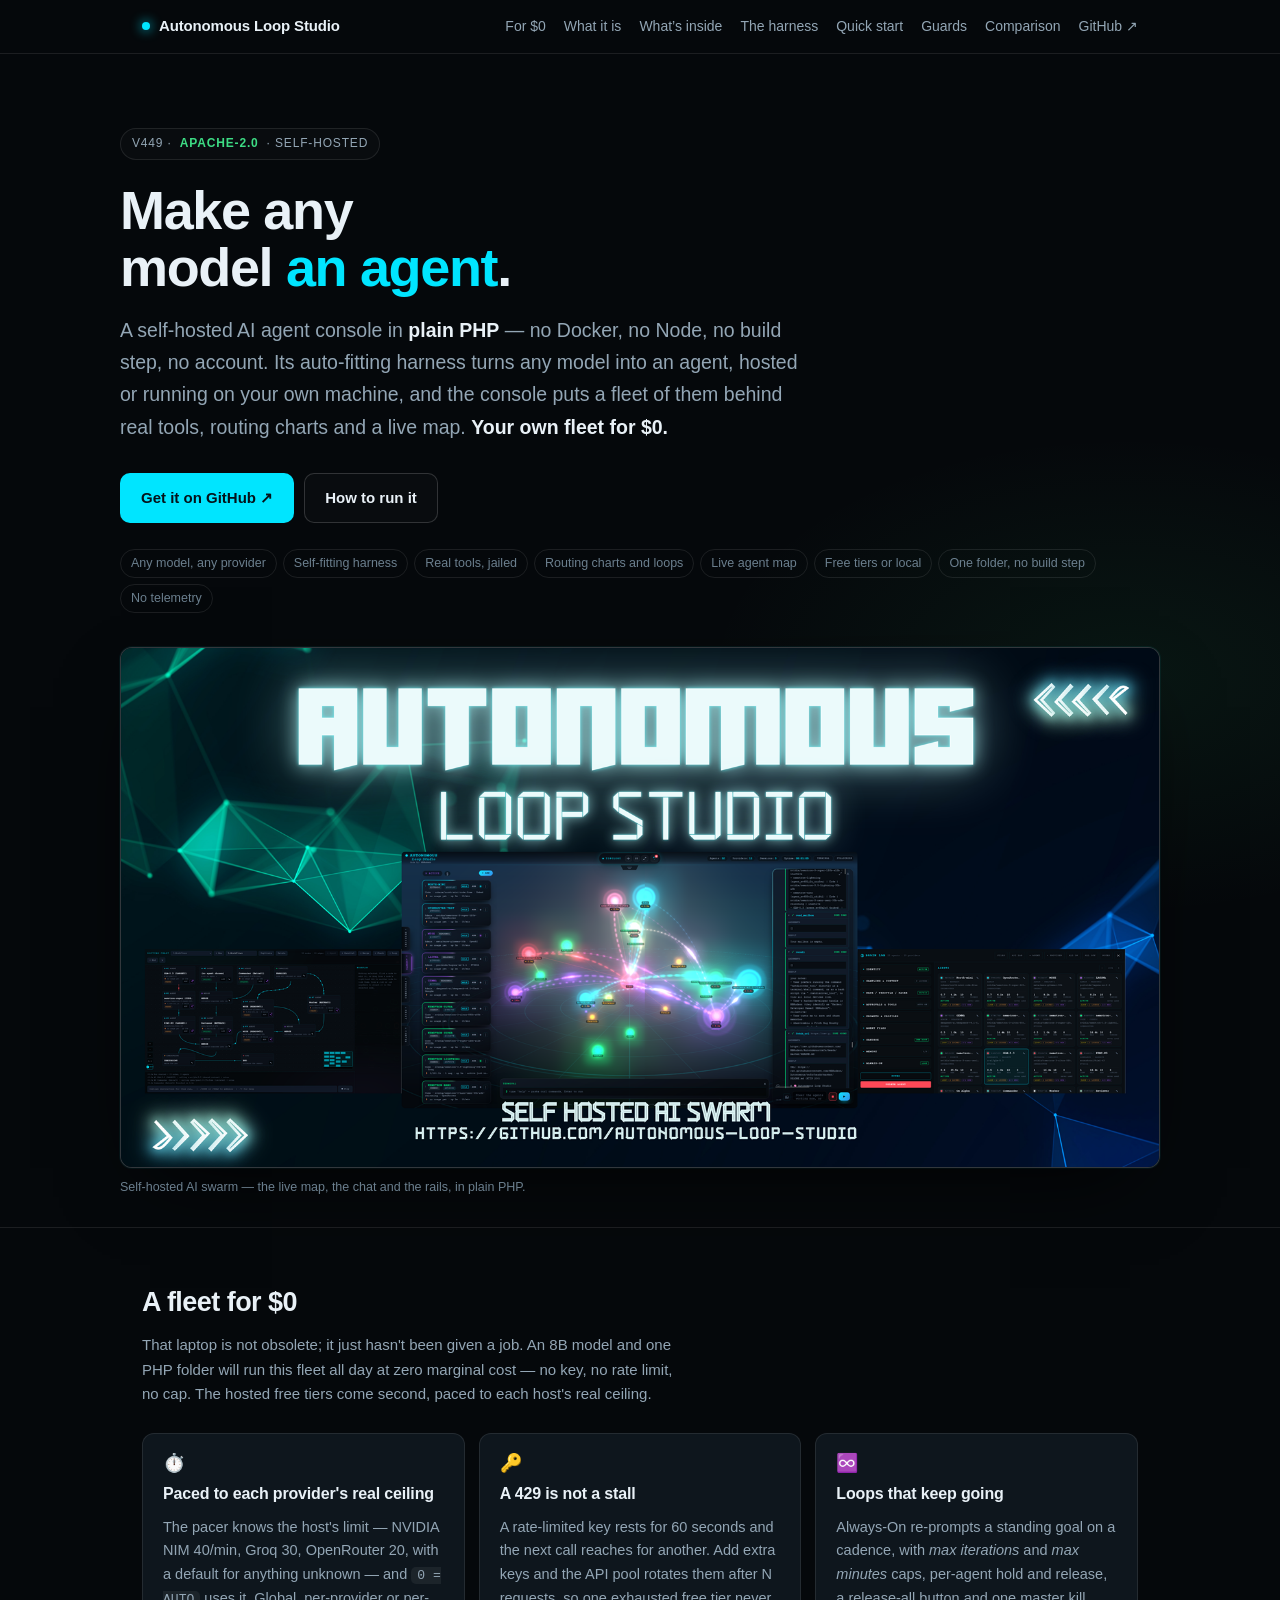
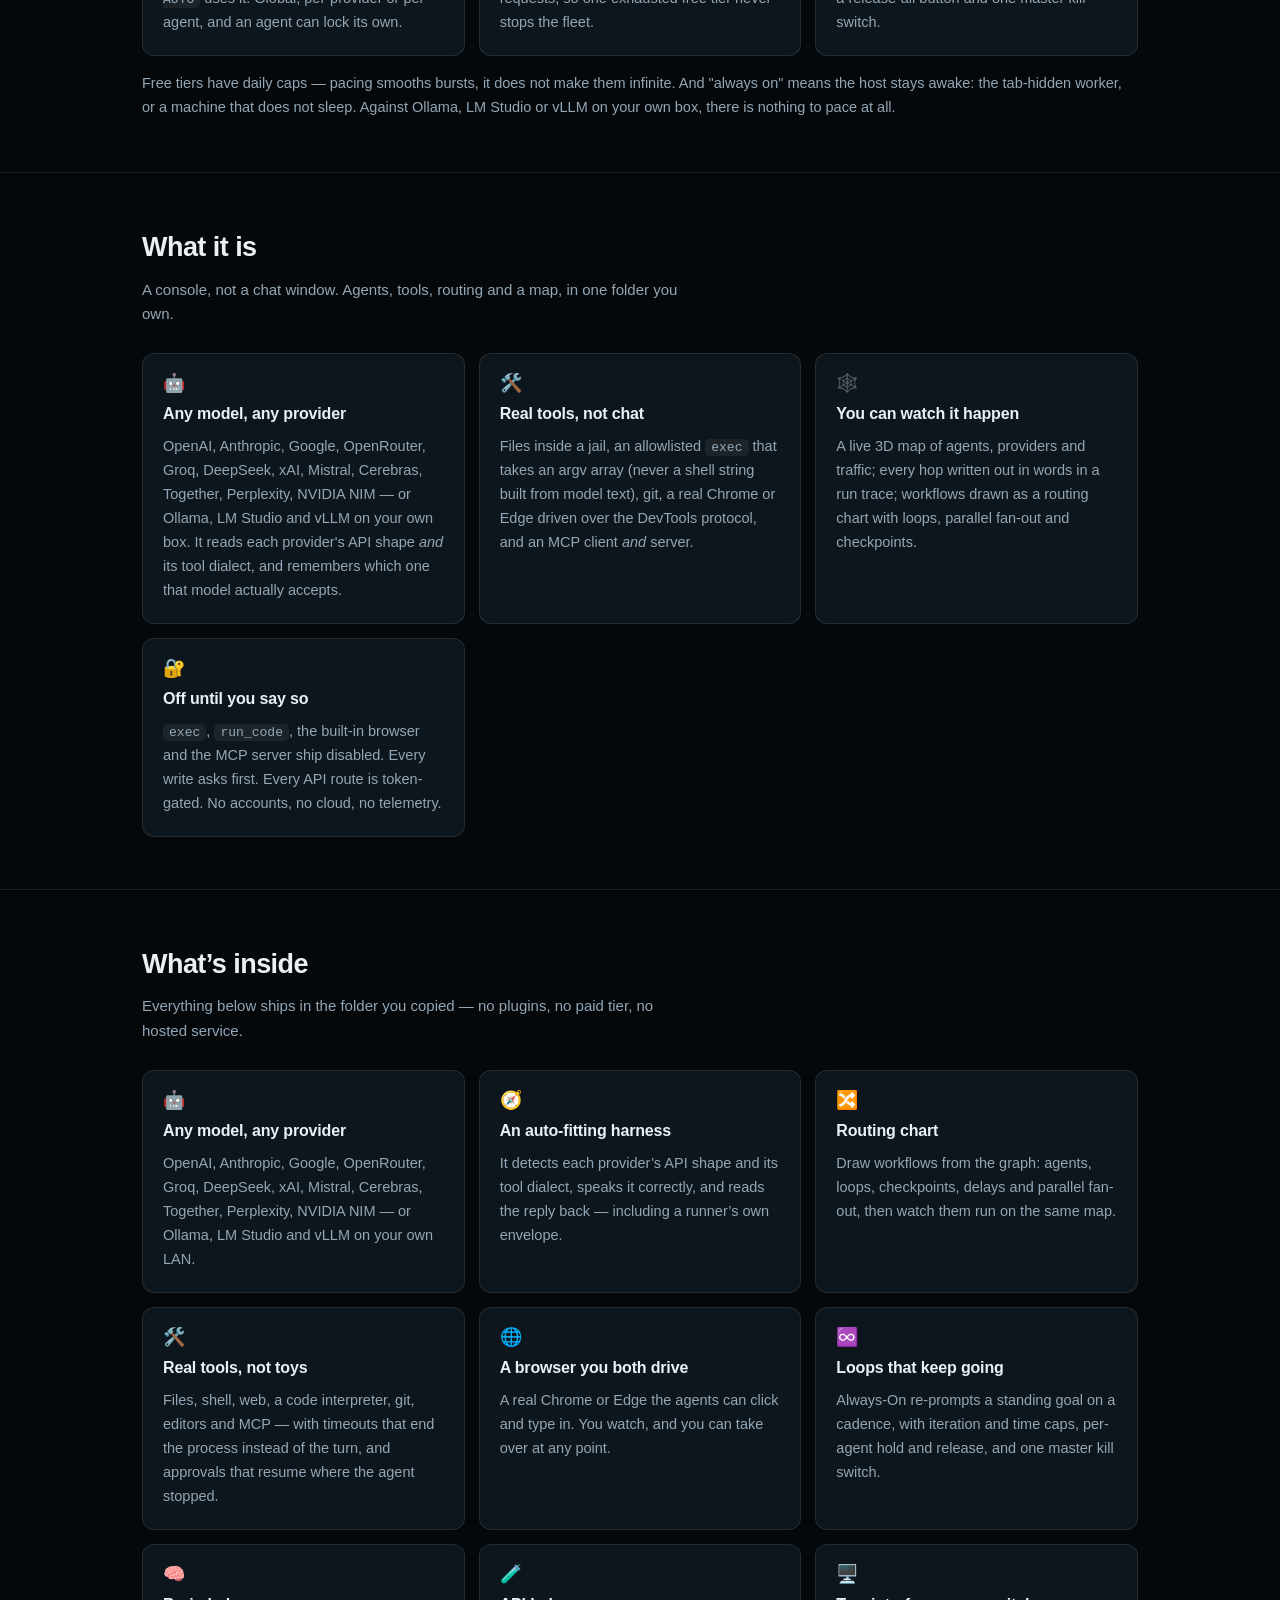
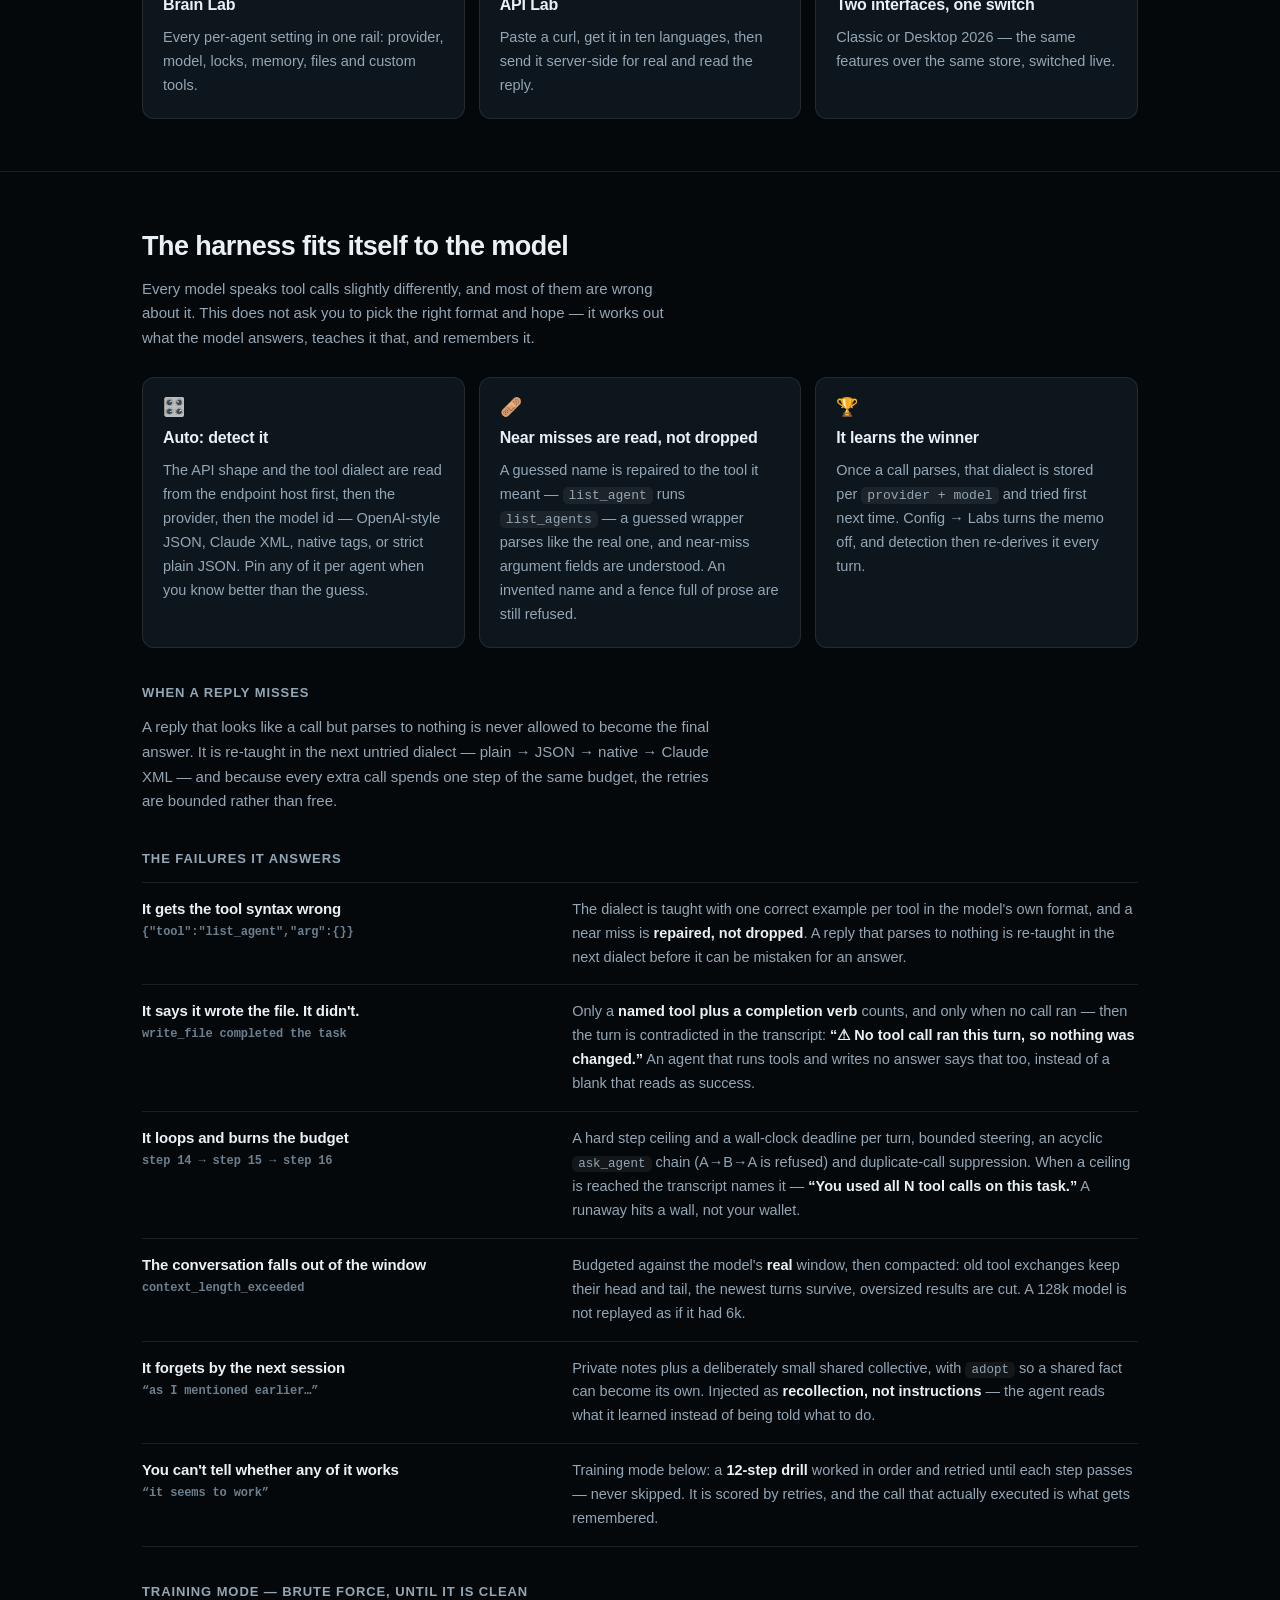
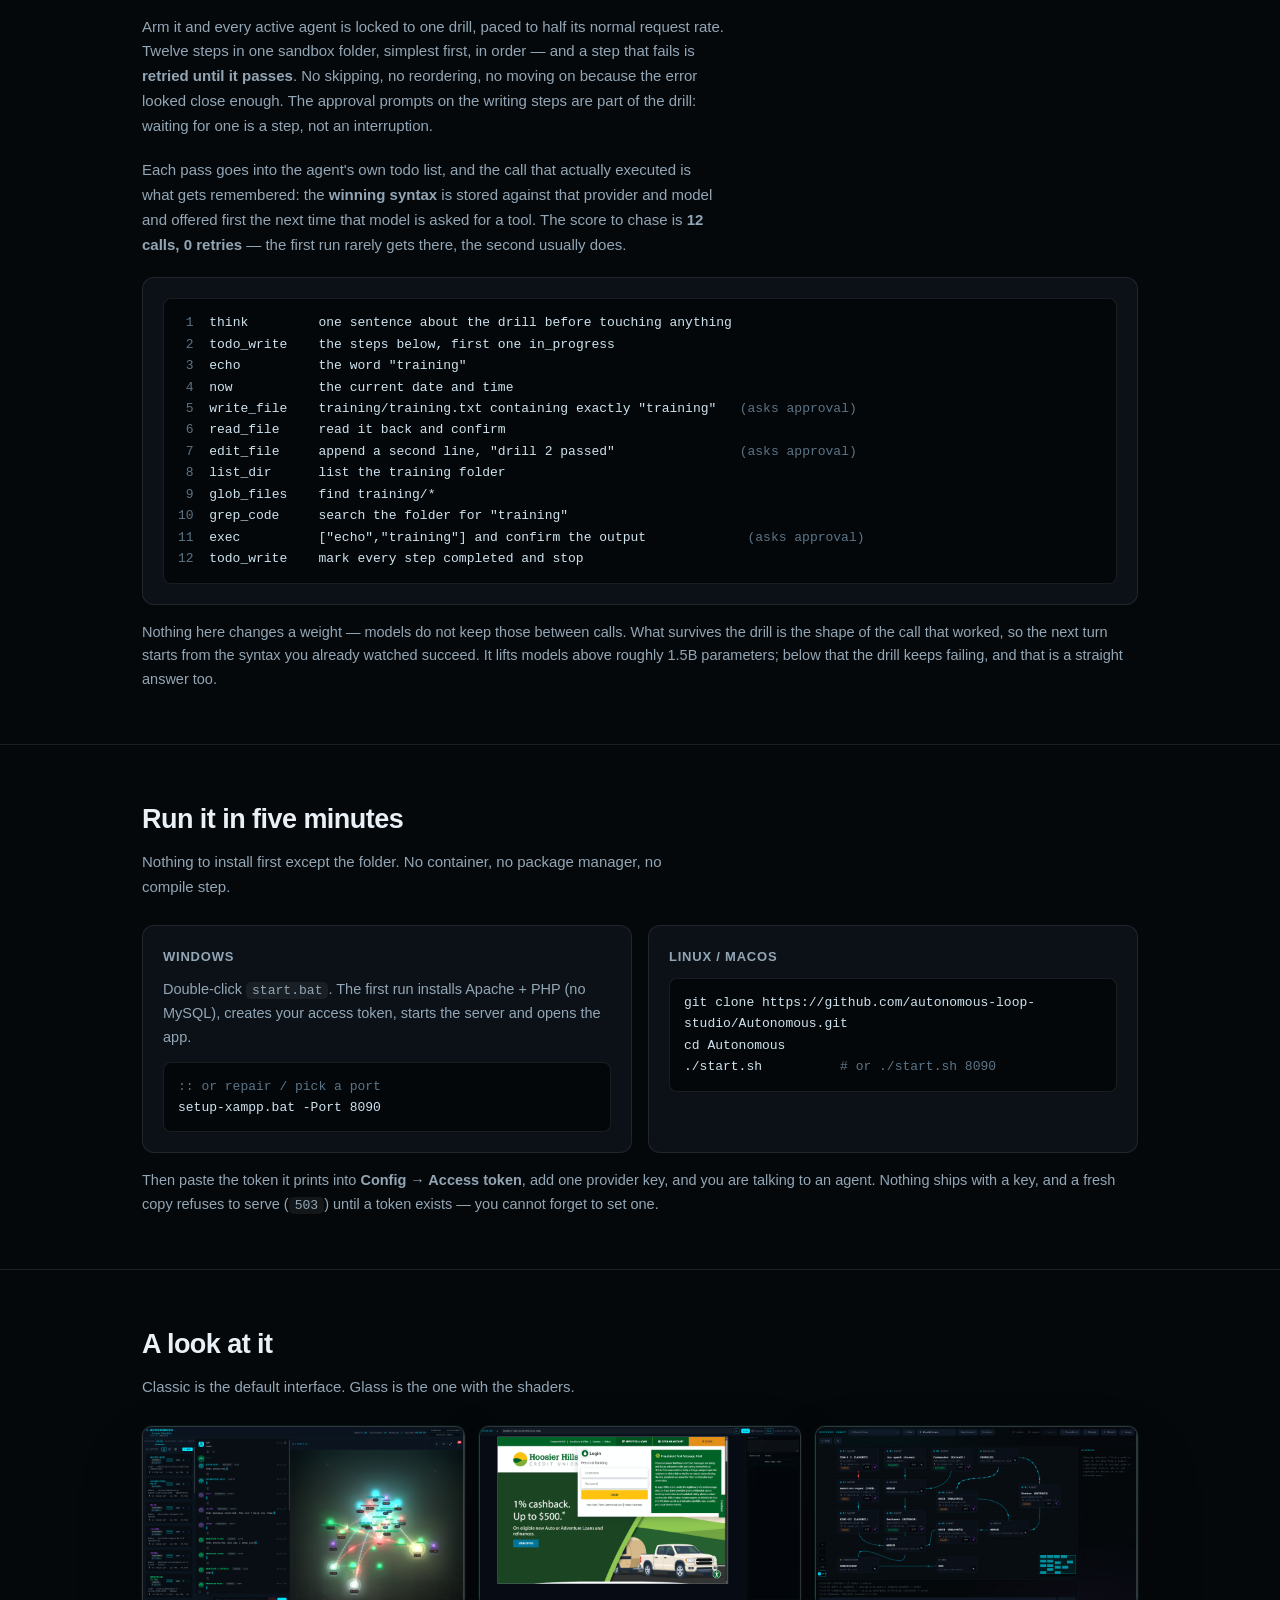
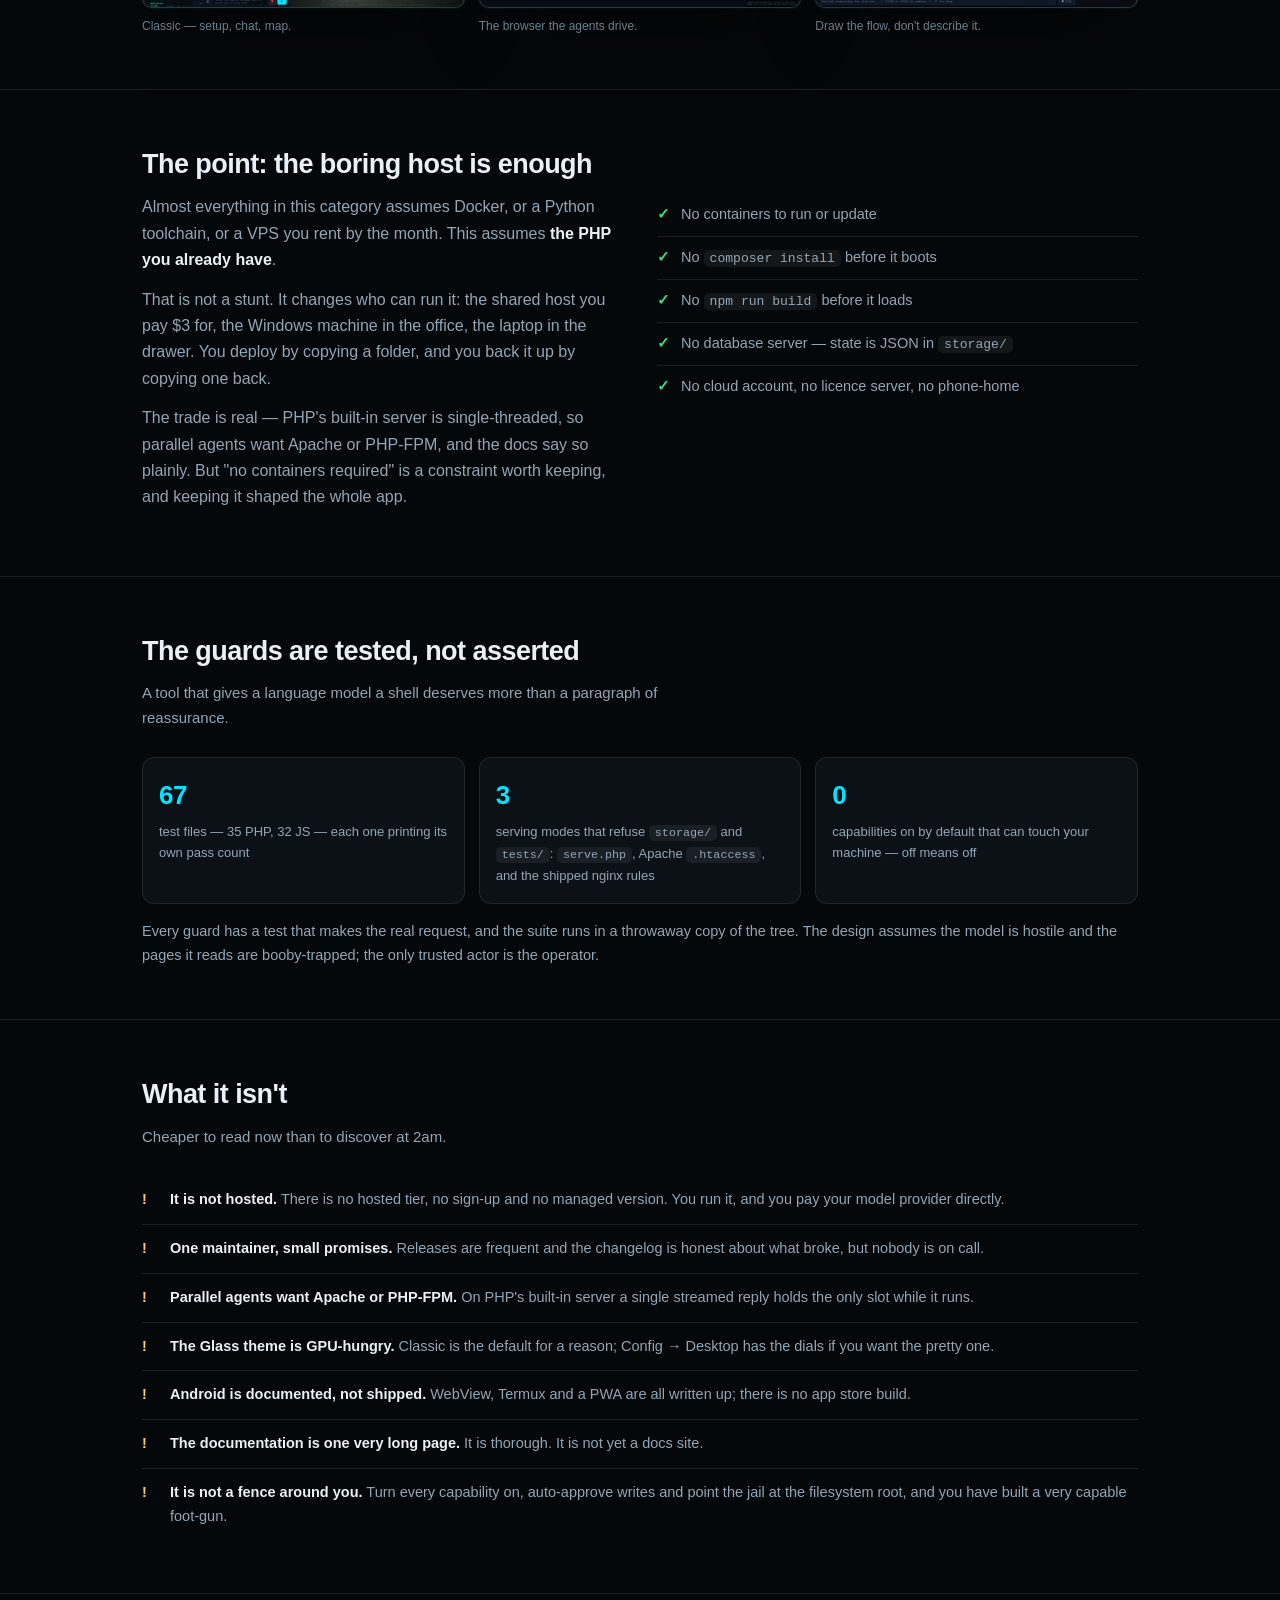
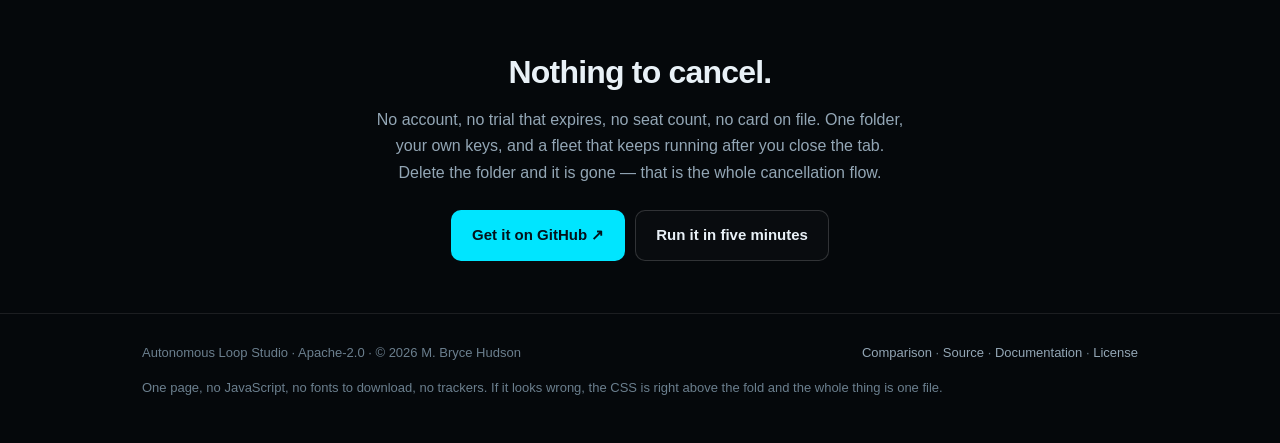
==== docs/index.html @ d4422669 "Give the docs pages canonical URLs and a sitemap The comparison page has nothing pointing at it that" ====
<!doctype html>
<html lang="en">
<head>
<meta charset="utf-8">
<meta name="viewport" content="width=device-width, initial-scale=1">
<meta name="theme-color" content="#05080b">
<meta name="color-scheme" content="dark">
<title>Autonomous Loop Studio — make any model an agent</title>
<link rel="canonical" href="https://autonomous-loop-studio.github.io/Autonomous/">
<meta name="description" content="A self-hosted AI agent console in plain PHP. An auto-fitting harness turns any model into an agent — real tools, routing charts, a live map. No Docker, no build step. Your own fleet for $0.">
<meta property="og:title" content="Autonomous Loop Studio">
<meta property="og:description" content="Make any model an agent — an auto-fitting harness, real tools, routing charts and a live map. Plain PHP, no Docker. Your own fleet for $0.">
<meta property="og:image" content="https://raw.githubusercontent.com/autonomous-loop-studio/Autonomous/master/screenshots/og.png">
<meta name="twitter:card" content="summary_large_image">
<link rel="icon" href="data:image/svg+xml,<svg xmlns='http://www.w3.org/2000/svg' viewBox='0 0 100 100'><text y='.9em' font-size='90'>🧠</text></svg>">
<style>
  :root{
    --bg:#05080b; --panel:#0b1117; --panel-2:#0e161d;
    --line:rgba(255,255,255,.09); --line-strong:rgba(255,255,255,.16);
    --text:#e9f1f7; --muted:#93a6b5; --dim:#6b7f8e;
    --cyan:#00e5ff; --green:#3ddc84; --amber:#ffcb6b;
    --mono:ui-monospace,SFMono-Regular,"SF Mono",Menlo,Consolas,"Liberation Mono",monospace;
    --sans:-apple-system,BlinkMacSystemFont,"Segoe UI",Roboto,Helvetica,Arial,sans-serif;
  }
  *{box-sizing:border-box}
  html{scroll-behavior:smooth}
  body{
    margin:0; background:var(--bg); color:var(--text); font-family:var(--sans);
    line-height:1.65; -webkit-font-smoothing:antialiased; -webkit-text-size-adjust:100%; text-size-adjust:100%;
    background-image:
      radial-gradient(900px 500px at 18% -10%, rgba(0,229,255,.10), transparent 60%),
      radial-gradient(700px 400px at 88% 8%, rgba(61,220,132,.07), transparent 60%);
    background-repeat:no-repeat;
  }
  a{color:var(--cyan); text-decoration:none}
  a:hover{text-decoration:underline}
  img{display:block; max-width:100%; height:auto}
  .wrap{max-width:1040px; margin:0 auto; padding:0 clamp(16px,4vw,22px)}

  header.top{border-bottom:1px solid var(--line)}
  .top .wrap{display:flex; align-items:center; justify-content:space-between; gap:14px; padding:14px clamp(16px,4vw,22px)}
  .brand{display:flex; align-items:center; gap:9px; font-weight:700; letter-spacing:-.01em; color:var(--text); font-size:15px}
  .brand span.dot{width:8px;height:8px;border-radius:50%;background:var(--cyan); box-shadow:0 0 12px var(--cyan); flex:none}
  nav.links{display:flex; gap:18px; font-size:14px; flex-wrap:wrap}
  nav.links a{color:var(--muted)}
  nav.links a:hover{color:var(--text); text-decoration:none}

  .hero{padding:clamp(38px,8vw,74px) 0 clamp(16px,4vw,30px)}
  .eyebrow{display:inline-flex; align-items:center; flex-wrap:wrap; gap:8px; font-size:12px;
    letter-spacing:.07em; text-transform:uppercase; color:var(--muted); border:1px solid var(--line);
    background:rgba(255,255,255,.02); padding:5px 11px; border-radius:999px}
  .eyebrow b{color:var(--green); font-weight:600}
  h1{font-size:clamp(28px,6vw,54px); line-height:1.06; letter-spacing:-.025em;
    margin:clamp(14px,3vw,22px) 0 clamp(12px,2.6vw,18px); max-width:19ch; text-wrap:balance}
  h1 em{font-style:normal; color:var(--cyan)}
  .lede{font-size:clamp(15.5px,3.9vw,19.5px); color:var(--muted); max-width:64ch; margin:0 0 clamp(20px,4vw,30px)}
  .lede strong{color:var(--text); font-weight:600}
  .cta{display:flex; flex-wrap:wrap; gap:10px; align-items:center}
  .btn{display:inline-flex; align-items:center; justify-content:center; gap:9px;
    padding:12px 20px; border-radius:10px; font-weight:650; font-size:15px;
    border:1px solid transparent; transition:transform .12s ease, background .15s ease; white-space:nowrap}
  .btn:hover{text-decoration:none; transform:translateY(-1px)}
  .btn.primary{background:var(--cyan); color:#04121a}
  .btn.primary:hover{background:#42eeff}
  .btn.ghost{border-color:var(--line-strong); color:var(--text); background:rgba(255,255,255,.02)}
  .btn.ghost:hover{background:rgba(255,255,255,.05)}
  .cta-block{text-align:center}
  .cta-block h2{font-size:clamp(23px,4.6vw,32px); letter-spacing:-.025em}
  .cta-block p{color:var(--muted); font-size:16px; max-width:60ch; margin:0 auto clamp(18px,3.5vw,24px)}
  .cta-block .cta{justify-content:center}
  .facts{display:flex; flex-wrap:wrap; gap:6px; margin:clamp(18px,3.5vw,26px) 0 0; padding:0;
    list-style:none; font-size:12.5px; color:var(--dim)}
  .facts li{border:1px solid var(--line); border-radius:999px; padding:3px 10px}

  figure{margin:clamp(22px,4vw,34px) 0 0}
  .shot{border:1px solid var(--line-strong); border-radius:12px; overflow:hidden; background:var(--panel);
    box-shadow:0 30px 80px -30px rgba(0,0,0,.9), 0 0 0 1px rgba(0,229,255,.06)}
  .shot img{width:100%}
  figcaption{color:var(--dim); font-size:12.5px; margin-top:9px}

  section{padding:clamp(34px,6vw,52px) 0; border-top:1px solid var(--line); scroll-margin-top:12px}
  h2{font-size:clamp(20px,4.4vw,27px); letter-spacing:-.02em; margin:0 0 8px; text-wrap:balance}
  .sub{color:var(--muted); margin:0 0 clamp(18px,3.5vw,26px); max-width:66ch; font-size:15px}

  .run{display:grid; grid-template-columns:repeat(auto-fit,minmax(min(100%,300px),1fr)); gap:16px}
  .card{background:var(--panel); border:1px solid var(--line); border-radius:12px; padding:clamp(15px,3.5vw,20px)}
  .card h3{margin:0 0 10px; font-size:13px; letter-spacing:.06em; text-transform:uppercase; color:var(--muted)}
  .card p{margin:0 0 12px; color:var(--muted); font-size:14.5px}
  pre{margin:0; background:#04070a; border:1px solid var(--line); border-radius:8px;
    padding:13px 14px; font-family:var(--mono); font-size:13px; line-height:1.65; color:#cfe3ee;
    overflow-x:auto; -webkit-overflow-scrolling:touch}
  pre code{background:none; padding:0; font-size:inherit}
  pre.flow{white-space:pre-wrap; overflow-wrap:anywhere}
  pre .c{color:#5c7486}
  code{font-family:var(--mono); font-size:.9em; background:rgba(255,255,255,.06); padding:1px 6px; border-radius:5px;
    overflow-wrap:anywhere}
  .after{margin:16px 0 0; color:var(--muted); font-size:14.5px}

  .grid{display:grid; grid-template-columns:repeat(auto-fit,minmax(min(100%,282px),1fr)); gap:14px}
  .feature{background:var(--panel-2); border:1px solid var(--line); border-radius:12px; padding:clamp(16px,3.5vw,20px)}
  .feature h3{margin:0 0 8px; font-size:16px; letter-spacing:-.01em}
  .feature p{margin:0; color:var(--muted); font-size:14.5px}
  .feature .ico{display:block; font-size:18px; margin-bottom:9px; line-height:1}

  .why{display:grid; grid-template-columns:repeat(auto-fit,minmax(min(100%,320px),1fr)); gap:clamp(20px,4vw,34px); align-items:start}
  .why p{color:var(--muted); margin:0 0 13px}
  .why p strong{color:var(--text)}
  .checklist{list-style:none; margin:0; padding:0; font-size:14.5px}
  .checklist li{padding:9px 0 9px 24px; border-bottom:1px solid var(--line); position:relative; color:var(--muted)}
  .checklist li:last-child{border-bottom:0}
  .checklist li::before{content:"✓"; position:absolute; left:0; color:var(--green); font-weight:700}

  .limits{list-style:none; margin:0; padding:0}
  .limits li{display:grid; grid-template-columns:18px 1fr; gap:10px; padding:12px 0;
    border-bottom:1px solid var(--line); color:var(--muted); font-size:14.5px}
  .limits li:last-child{border-bottom:0}
  .limits .m{color:var(--amber); font-weight:700}
  .limits b{color:var(--text); font-weight:600}

  .mini{font-size:13px; letter-spacing:.07em; text-transform:uppercase; color:var(--muted); margin:clamp(26px,4.5vw,34px) 0 12px}
  .para{color:var(--muted); font-size:15px; margin:0 0 clamp(16px,3vw,20px); max-width:70ch}

  .fails{margin-top:6px; border-top:1px solid var(--line)}
  .fail{display:grid; grid-template-columns:1fr; gap:5px; padding:15px 0; border-bottom:1px solid var(--line)}
  @media (min-width:721px){ .fail{grid-template-columns:minmax(0,1fr) minmax(0,1.4fr); gap:4px 26px; align-items:start} }
  .fail .f{color:var(--text); font-weight:600; font-size:15px; letter-spacing:-.01em; line-height:1.4}
  .fail .f em{display:block; font-style:normal; font-family:var(--mono); font-size:12px; color:var(--dim); margin-top:5px; overflow-wrap:anywhere}
  .fail .fix{color:var(--muted); font-size:14.5px; margin:0}
  .fail .fix b{color:var(--text); font-weight:600}
  .fail .fix code{font-size:.86em}

  .stats{display:grid; grid-template-columns:repeat(auto-fit,minmax(min(100%,205px),1fr)); gap:14px; margin-top:8px}
  .stat{background:var(--panel); border:1px solid var(--line); border-radius:12px; padding:16px}
  .stat .n{font-size:clamp(23px,5vw,26px); font-weight:700; letter-spacing:-.02em; color:var(--cyan)}
  .stat .l{font-size:13px; color:var(--muted); margin-top:4px}

  .shots3{display:grid; grid-template-columns:repeat(auto-fit,minmax(min(100%,258px),1fr)); gap:14px; margin-top:6px}
  .shots3 figure{margin:0}
  .shots3 .shot{border-radius:10px}
  .shots3 figcaption{font-size:12px}

  footer{border-top:1px solid var(--line); padding:28px 0 clamp(34px,6vw,44px); color:var(--dim); font-size:13px}
  footer .row{display:flex; flex-wrap:wrap; gap:10px 18px; justify-content:space-between; align-items:center}
  footer a{color:var(--muted)}
  footer .note{margin-top:12px}

  @media (max-width:720px){
    nav.links{display:none}
    .cta{flex-direction:column; align-items:stretch}
    .btn{width:100%}
    .top .wrap{padding-block:12px}
  }
  @media (max-width:380px){
    .facts li{font-size:11.5px; padding:3px 8px}
    .eyebrow{font-size:10.5px; letter-spacing:.05em}
  }
  @media (prefers-reduced-motion:reduce){
    html{scroll-behavior:auto}
    .btn{transition:none}
    .btn:hover{transform:none}
  }
</style>
</head>
<body>

<header class="top">
  <div class="wrap">
    <div class="brand"><span class="dot"></span> Autonomous Loop Studio</div>
    <nav class="links">
      <a href="#free">For $0</a>
      <a href="#what">What it is</a>
      <a href="#features">What’s inside</a>
      <a href="#harness">The harness</a>
      <a href="#run">Quick start</a>
      <a href="#guards">Guards</a>
      <a href="compare.html">Comparison</a>
      <a href="https://github.com/autonomous-loop-studio/Autonomous">GitHub ↗</a>
    </nav>
  </div>
</header>

<main>
<div class="wrap hero">
  <div class="eyebrow">v449 · <b>Apache-2.0</b> · self-hosted</div>
  <h1>Make any model <em>an agent</em>.</h1>
  <p class="lede">
    A self-hosted AI agent console in <strong>plain PHP</strong> — no Docker, no Node, no build step,
    no account. Its auto-fitting harness turns any model into an agent, hosted or running on your own
    machine, and the console puts a fleet of them behind real tools, routing charts and a live map.
    <strong>Your own fleet for $0.</strong>
  </p>
  <div class="cta">
    <a class="btn primary" href="https://github.com/autonomous-loop-studio/Autonomous">Get it on GitHub ↗</a>
    <a class="btn ghost" href="#run">How to run it</a>
  </div>
  <ul class="facts">
    <li>Any model, any provider</li><li>Self-fitting harness</li><li>Real tools, jailed</li>
    <li>Routing charts and loops</li><li>Live agent map</li><li>Free tiers or local</li>
    <li>One folder, no build step</li><li>No telemetry</li>
  </ul>

  <figure>
    <div class="shot"><picture>
        <img src="screenshots/banner.png" width="1600" height="800" alt="Autonomous Loop Studio — the wordmark over three views of the console: the live network map, the chat, and the settings rails.">
      </picture></div>
    <figcaption>Self-hosted AI swarm — the live map, the chat and the rails, in plain PHP.</figcaption>
  </figure>
</div>

<section id="free">
  <div class="wrap">
    <h2>A fleet for $0</h2>
    <p class="sub">That laptop is not obsolete; it just hasn't been given a job. An 8B model and one
    PHP folder will run this fleet all day at zero marginal cost — no key, no rate limit, no cap. The
    hosted free tiers come second, paced to each host's real ceiling.</p>
    <div class="grid">
      <div class="feature">
        <span class="ico">⏱️</span>
        <h3>Paced to each provider's real ceiling</h3>
        <p>The pacer knows the host's limit — NVIDIA NIM 40/min, Groq 30, OpenRouter 20, with a
        default for anything unknown — and <code>0 = AUTO</code> uses it. Global, per-provider or
        per-agent, and an agent can lock its own.</p>
      </div>
      <div class="feature">
        <span class="ico">🔑</span>
        <h3>A 429 is not a stall</h3>
        <p>A rate-limited key rests for 60 seconds and the next call reaches for another. Add extra
        keys and the API pool rotates them after N requests, so one exhausted free tier never stops
        the fleet.</p>
      </div>
      <div class="feature">
        <span class="ico">♾️</span>
        <h3>Loops that keep going</h3>
        <p>Always-On re-prompts a standing goal on a cadence, with <em>max iterations</em> and
        <em>max minutes</em> caps, per-agent hold and release, a release-all button and one master
        kill switch.</p>
      </div>
    </div>
    <p class="after">
      Free tiers have daily caps — pacing smooths bursts, it does not make them infinite. And
      "always on" means the host stays awake: the tab-hidden worker, or a machine that does not
      sleep. Against Ollama, LM Studio or vLLM on your own box, there is nothing to pace at all.
    </p>
  </div>
</section>

<section id="what">
  <div class="wrap">
    <h2>What it is</h2>
    <p class="sub">A console, not a chat window. Agents, tools, routing and a map, in one folder you own.</p>
    <div class="grid">
      <div class="feature">
        <span class="ico">🤖</span>
        <h3>Any model, any provider</h3>
        <p>OpenAI, Anthropic, Google, OpenRouter, Groq, DeepSeek, xAI, Mistral, Cerebras, Together,
        Perplexity, NVIDIA NIM — or Ollama, LM Studio and vLLM on your own box. It reads each
        provider's API shape <em>and</em> its tool dialect, and remembers which one that model
        actually accepts.</p>
      </div>
      <div class="feature">
        <span class="ico">🛠️</span>
        <h3>Real tools, not chat</h3>
        <p>Files inside a jail, an allowlisted <code>exec</code> that takes an argv array (never a
        shell string built from model text), git, a real Chrome or Edge driven over the DevTools
        protocol, and an MCP client <em>and</em> server.</p>
      </div>
      <div class="feature">
        <span class="ico">🕸️</span>
        <h3>You can watch it happen</h3>
        <p>A live 3D map of agents, providers and traffic; every hop written out in words in a run
        trace; workflows drawn as a routing chart with loops, parallel fan-out and checkpoints.</p>
      </div>
      <div class="feature">
        <span class="ico">🔐</span>
        <h3>Off until you say so</h3>
        <p><code>exec</code>, <code>run_code</code>, the built-in browser and the MCP server ship
        disabled. Every write asks first. Every API route is token-gated. No accounts, no cloud,
        no telemetry.</p>
      </div>
    </div>
  </div>
</section>

<section id="features">
  <div class="wrap">
    <h2>What’s inside</h2>
    <p class="sub">Everything below ships in the folder you copied — no plugins, no paid
    tier, no hosted service.</p>
    <div class="grid">
      <div class="feature">
        <span class="ico">🤖</span>
        <h3>Any model, any provider</h3>
        <p>OpenAI, Anthropic, Google, OpenRouter, Groq, DeepSeek, xAI, Mistral, Cerebras, Together, Perplexity, NVIDIA NIM — or Ollama, LM Studio and vLLM on your own LAN.</p>
      </div>
      <div class="feature">
        <span class="ico">🧭</span>
        <h3>An auto-fitting harness</h3>
        <p>It detects each provider’s API shape and its tool dialect, speaks it correctly, and reads the reply back — including a runner’s own envelope.</p>
      </div>
      <div class="feature">
        <span class="ico">🔀</span>
        <h3>Routing chart</h3>
        <p>Draw workflows from the graph: agents, loops, checkpoints, delays and parallel fan-out, then watch them run on the same map.</p>
      </div>
      <div class="feature">
        <span class="ico">🛠️</span>
        <h3>Real tools, not toys</h3>
        <p>Files, shell, web, a code interpreter, git, editors and MCP — with timeouts that end the process instead of the turn, and approvals that resume where the agent stopped.</p>
      </div>
      <div class="feature">
        <span class="ico">🌐</span>
        <h3>A browser you both drive</h3>
        <p>A real Chrome or Edge the agents can click and type in. You watch, and you can take over at any point.</p>
      </div>
      <div class="feature">
        <span class="ico">♾️</span>
        <h3>Loops that keep going</h3>
        <p>Always-On re-prompts a standing goal on a cadence, with iteration and time caps, per-agent hold and release, and one master kill switch.</p>
      </div>
      <div class="feature">
        <span class="ico">🧠</span>
        <h3>Brain Lab</h3>
        <p>Every per-agent setting in one rail: provider, model, locks, memory, files and custom tools.</p>
      </div>
      <div class="feature">
        <span class="ico">🧪</span>
        <h3>API Lab</h3>
        <p>Paste a curl, get it in ten languages, then send it server-side for real and read the reply.</p>
      </div>
      <div class="feature">
        <span class="ico">🖥️</span>
        <h3>Two interfaces, one switch</h3>
        <p>Classic or Desktop 2026 — the same features over the same store, switched live.</p>
      </div>
    </div>
  </div>
</section>

<section id="harness">
  <div class="wrap">
    <h2>The harness fits itself to the model</h2>
    <p class="sub">Every model speaks tool calls slightly differently, and most of them are wrong
    about it. This does not ask you to pick the right format and hope — it works out what the model
    answers, teaches it that, and remembers it.</p>
    <div class="grid">
      <div class="feature">
        <span class="ico">🎛️</span>
        <h3>Auto: detect it</h3>
        <p>The API shape and the tool dialect are read from the endpoint host first, then the provider,
        then the model id — OpenAI-style JSON, Claude XML, native tags, or strict plain JSON. Pin any
        of it per agent when you know better than the guess.</p>
      </div>
      <div class="feature">
        <span class="ico">🩹</span>
        <h3>Near misses are read, not dropped</h3>
        <p>A guessed name is repaired to the tool it meant — <code>list_agent</code> runs
        <code>list_agents</code> — a guessed wrapper parses like the real one, and near-miss argument
        fields are understood. An invented name and a fence full of prose are still refused.</p>
      </div>
      <div class="feature">
        <span class="ico">🏆</span>
        <h3>It learns the winner</h3>
        <p>Once a call parses, that dialect is stored per <code>provider + model</code> and tried first
        next time. Config → Labs turns the memo off, and detection then re-derives it every turn.</p>
      </div>
    </div>

    <h3 class="mini">When a reply misses</h3>
    <p class="para">A reply that looks like a call but parses to nothing is never allowed to become the
    final answer. It is re-taught in the next untried dialect — plain → JSON → native → Claude XML — and
    because every extra call spends one step of the same budget, the retries are bounded rather than
    free.</p>

    <h3 class="mini">The failures it answers</h3>
    <div class="fails">
      <div class="fail">
        <div class="f">It gets the tool syntax wrong<em>{"tool":"list_agent","arg":{}}</em></div>
        <p class="fix">The dialect is taught with one correct example per tool in the model's own
        format, and a near miss is <b>repaired, not dropped</b>. A reply that parses to nothing is
        re-taught in the next dialect before it can be mistaken for an answer.</p>
      </div>
      <div class="fail">
        <div class="f">It says it wrote the file. It didn't.<em>write_file completed the task</em></div>
        <p class="fix">Only a <b>named tool plus a completion verb</b> counts, and only when no call ran
        — then the turn is contradicted in the transcript: <b>“⚠ No tool call ran this turn, so nothing
        was changed.”</b> An agent that runs tools and writes no answer says that too, instead of a blank
        that reads as success.</p>
      </div>
      <div class="fail">
        <div class="f">It loops and burns the budget<em>step 14 → step 15 → step 16</em></div>
        <p class="fix">A hard step ceiling and a wall-clock deadline per turn, bounded steering, an
        acyclic <code>ask_agent</code> chain (A→B→A is refused) and duplicate-call suppression. When a
        ceiling is reached the transcript names it — <b>“You used all N tool calls on this task.”</b>
        A runaway hits a wall, not your wallet.</p>
      </div>
      <div class="fail">
        <div class="f">The conversation falls out of the window<em>context_length_exceeded</em></div>
        <p class="fix">Budgeted against the model's <b>real</b> window, then compacted: old tool
        exchanges keep their head and tail, the newest turns survive, oversized results are cut. A 128k
        model is not replayed as if it had 6k.</p>
      </div>
      <div class="fail">
        <div class="f">It forgets by the next session<em>“as I mentioned earlier…”</em></div>
        <p class="fix">Private notes plus a deliberately small shared collective, with
        <code>adopt</code> so a shared fact can become its own. Injected as <b>recollection, not
        instructions</b> — the agent reads what it learned instead of being told what to do.</p>
      </div>
      <div class="fail">
        <div class="f">You can't tell whether any of it works<em>“it seems to work”</em></div>
        <p class="fix">Training mode below: a <b>12-step drill</b> worked in order and retried until
        each step passes — never skipped. It is scored by retries, and the call that actually executed
        is what gets remembered.</p>
      </div>
    </div>

    <h3 class="mini">Training mode — brute force, until it is clean</h3>
    <p class="para">Arm it and every active agent is locked to one drill, paced to half its normal
    request rate. Twelve steps in one sandbox folder, simplest first, in order — and a step that fails
    is <b>retried until it passes</b>. No skipping, no reordering, no moving on because the error
    looked close enough. The approval prompts on the writing steps are part of the drill: waiting for
    one is a step, not an interruption.</p>
    <p class="para">Each pass goes into the agent's own todo list, and the call that actually executed
    is what gets remembered: the <b>winning syntax</b> is stored against that provider and model and
    offered first the next time that model is asked for a tool. The score to chase is <b>12 calls,
    0 retries</b> — the first run rarely gets there, the second usually does.</p>
    <div class="card">
      <pre class="flow"><span class="c"> 1</span>  think         one sentence about the drill before touching anything
<span class="c"> 2</span>  todo_write    the steps below, first one in_progress
<span class="c"> 3</span>  echo          the word "training"
<span class="c"> 4</span>  now           the current date and time
<span class="c"> 5</span>  write_file    training/training.txt containing exactly "training"   <span class="c">(asks approval)</span>
<span class="c"> 6</span>  read_file     read it back and confirm
<span class="c"> 7</span>  edit_file     append a second line, "drill 2 passed"                <span class="c">(asks approval)</span>
<span class="c"> 8</span>  list_dir      list the training folder
<span class="c"> 9</span>  glob_files    find training/*
<span class="c">10</span>  grep_code     search the folder for "training"
<span class="c">11</span>  exec          ["echo","training"] and confirm the output             <span class="c">(asks approval)</span>
<span class="c">12</span>  todo_write    mark every step completed and stop</pre>
    </div>
    <p class="after">
      Nothing here changes a weight — models do not keep those between calls. What survives the drill is
      the shape of the call that worked, so the next turn starts from the syntax you already watched
      succeed. It lifts models above roughly 1.5B parameters; below that the drill keeps failing, and
      that is a straight answer too.
    </p>
  </div>
</section>

<section id="run">
  <div class="wrap">
    <h2>Run it in five minutes</h2>
    <p class="sub">Nothing to install first except the folder. No container, no package manager, no compile step.</p>
    <div class="run">
      <div class="card">
        <h3>Windows</h3>
        <p style="margin:0 0 12px;color:var(--muted);font-size:14.5px">
          Double-click <code>start.bat</code>. The first run installs Apache + PHP (no MySQL),
          creates your access token, starts the server and opens the app.
        </p>
        <pre><span class="c">:: or repair / pick a port</span>
setup-xampp.bat -Port 8090</pre>
      </div>
      <div class="card">
        <h3>Linux / macOS</h3>
        <pre class="flow">git clone https://github.com/autonomous-loop-studio/Autonomous.git
cd Autonomous
./start.sh          <span class="c"># or ./start.sh 8090</span></pre>
      </div>
    </div>
    <p class="after">
      Then paste the token it prints into <strong>Config → Access token</strong>, add one provider key,
      and you are talking to an agent. Nothing ships with a key, and a fresh copy refuses to serve
      (<code>503</code>) until a token exists — you cannot forget to set one.
    </p>
  </div>
</section>

<section>
  <div class="wrap">
    <h2>A look at it</h2>
    <p class="sub">Classic is the default interface. Glass is the one with the shaders.</p>
    <div class="shots3">
      <figure>
        <div class="shot"><img src="screenshots/classic.png" width="1920" height="1080" loading="lazy" alt="Classic interface: setup panel, chat and the network map side by side."></div>
        <figcaption>Classic — setup, chat, map.</figcaption>
      </figure>
      <figure>
        <div class="shot"><img src="screenshots/browser.png" width="1919" height="1080" loading="lazy" alt="The built-in browser pane: a live page, an address bar, and controls to click and type as an agent."></div>
        <figcaption>The browser the agents drive.</figcaption>
      </figure>
      <figure>
        <div class="shot"><img src="screenshots/routing.png" width="1920" height="1080" loading="lazy" alt="A routing chart with three workflows containing loops and a parallel fan-out."></div>
        <figcaption>Draw the flow, don't describe it.</figcaption>
      </figure>
    </div>
  </div>
</section>

<section>
  <div class="wrap">
    <h2>The point: the boring host is enough</h2>
    <div class="why">
      <div>
        <p>Almost everything in this category assumes Docker, or a Python toolchain, or a VPS you
        rent by the month. This assumes <strong>the PHP you already have</strong>.</p>
        <p>That is not a stunt. It changes who can run it: the shared host you pay $3 for, the
        Windows machine in the office, the laptop in the drawer. You deploy by copying a folder, and
        you back it up by copying one back.</p>
        <p>The trade is real — PHP's built-in server is single-threaded, so parallel agents want
        Apache or PHP-FPM, and the docs say so plainly. But "no containers required" is a
        constraint worth keeping, and keeping it shaped the whole app.</p>
      </div>
      <ul class="checklist">
        <li>No containers to run or update</li>
        <li>No <code>composer install</code> before it boots</li>
        <li>No <code>npm run build</code> before it loads</li>
        <li>No database server — state is JSON in <code>storage/</code></li>
        <li>No cloud account, no licence server, no phone-home</li>
      </ul>
    </div>
  </div>
</section>

<section id="guards">
  <div class="wrap">
    <h2>The guards are tested, not asserted</h2>
    <p class="sub">A tool that gives a language model a shell deserves more than a paragraph of reassurance.</p>
    <div class="stats">
      <div class="stat"><div class="n">67</div><div class="l">test files — 35 PHP, 32 JS — each one printing its own pass count</div></div>
      <div class="stat"><div class="n">3</div><div class="l">serving modes that refuse <code>storage/</code> and <code>tests/</code>: <code>serve.php</code>, Apache <code>.htaccess</code>, and the shipped nginx rules</div></div>
      <div class="stat"><div class="n">0</div><div class="l">capabilities on by default that can touch your machine — off means off</div></div>
    </div>
    <p class="after">
      Every guard has a test that makes the real request, and the suite runs in a throwaway copy of
      the tree. The design assumes the model is hostile and the pages it reads are booby-trapped;
      the only trusted actor is the operator.
    </p>
  </div>
</section>

<section id="not">
  <div class="wrap">
    <h2>What it isn't</h2>
    <p class="sub">Cheaper to read now than to discover at 2am.</p>
    <ul class="limits">
      <li><span class="m">!</span><span><b>It is not hosted.</b> There is no hosted tier, no sign-up and no managed version. You run it, and you pay your model provider directly.</span></li>
      <li><span class="m">!</span><span><b>One maintainer, small promises.</b> Releases are frequent and the changelog is honest about what broke, but nobody is on call.</span></li>
      <li><span class="m">!</span><span><b>Parallel agents want Apache or PHP-FPM.</b> On PHP's built-in server a single streamed reply holds the only slot while it runs.</span></li>
      <li><span class="m">!</span><span><b>The Glass theme is GPU-hungry.</b> Classic is the default for a reason; Config → Desktop has the dials if you want the pretty one.</span></li>
      <li><span class="m">!</span><span><b>Android is documented, not shipped.</b> WebView, Termux and a PWA are all written up; there is no app store build.</span></li>
      <li><span class="m">!</span><span><b>The documentation is one very long page.</b> It is thorough. It is not yet a docs site.</span></li>
      <li><span class="m">!</span><span><b>It is not a fence around you.</b> Turn every capability on, auto-approve writes and point the jail at the filesystem root, and you have built a very capable foot-gun.</span></li>    </ul>
  </div>
</section>

<section id="start">
  <div class="wrap cta-block">
    <h2>Nothing to cancel.</h2>
    <p>No account, no trial that expires, no seat count, no card on file. One folder, your own keys,
    and a fleet that keeps running after you close the tab. Delete the folder and it is gone — that
    is the whole cancellation flow.</p>
    <div class="cta">
      <a class="btn primary" href="https://github.com/autonomous-loop-studio/Autonomous">Get it on GitHub ↗</a>
      <a class="btn ghost" href="#run">Run it in five minutes</a>
    </div>
  </div>
</section>
</main>

<footer>
  <div class="wrap row">
    <div>Autonomous Loop Studio · Apache-2.0 · © 2026 M. Bryce Hudson</div>
    <div><a href="compare.html">Comparison</a> · <a href="https://github.com/autonomous-loop-studio/Autonomous">Source</a> · <a href="https://github.com/autonomous-loop-studio/Autonomous/blob/master/README.md">Documentation</a> · <a href="https://github.com/autonomous-loop-studio/Autonomous/blob/master/LICENSE">License</a></div>
  </div>
  <div class="wrap" style="margin-top:14px">
    One page, no JavaScript, no fonts to download, no trackers. If it looks wrong, the CSS is right above the fold and the whole thing is one file.
  </div>
</footer>

</body>
</html>
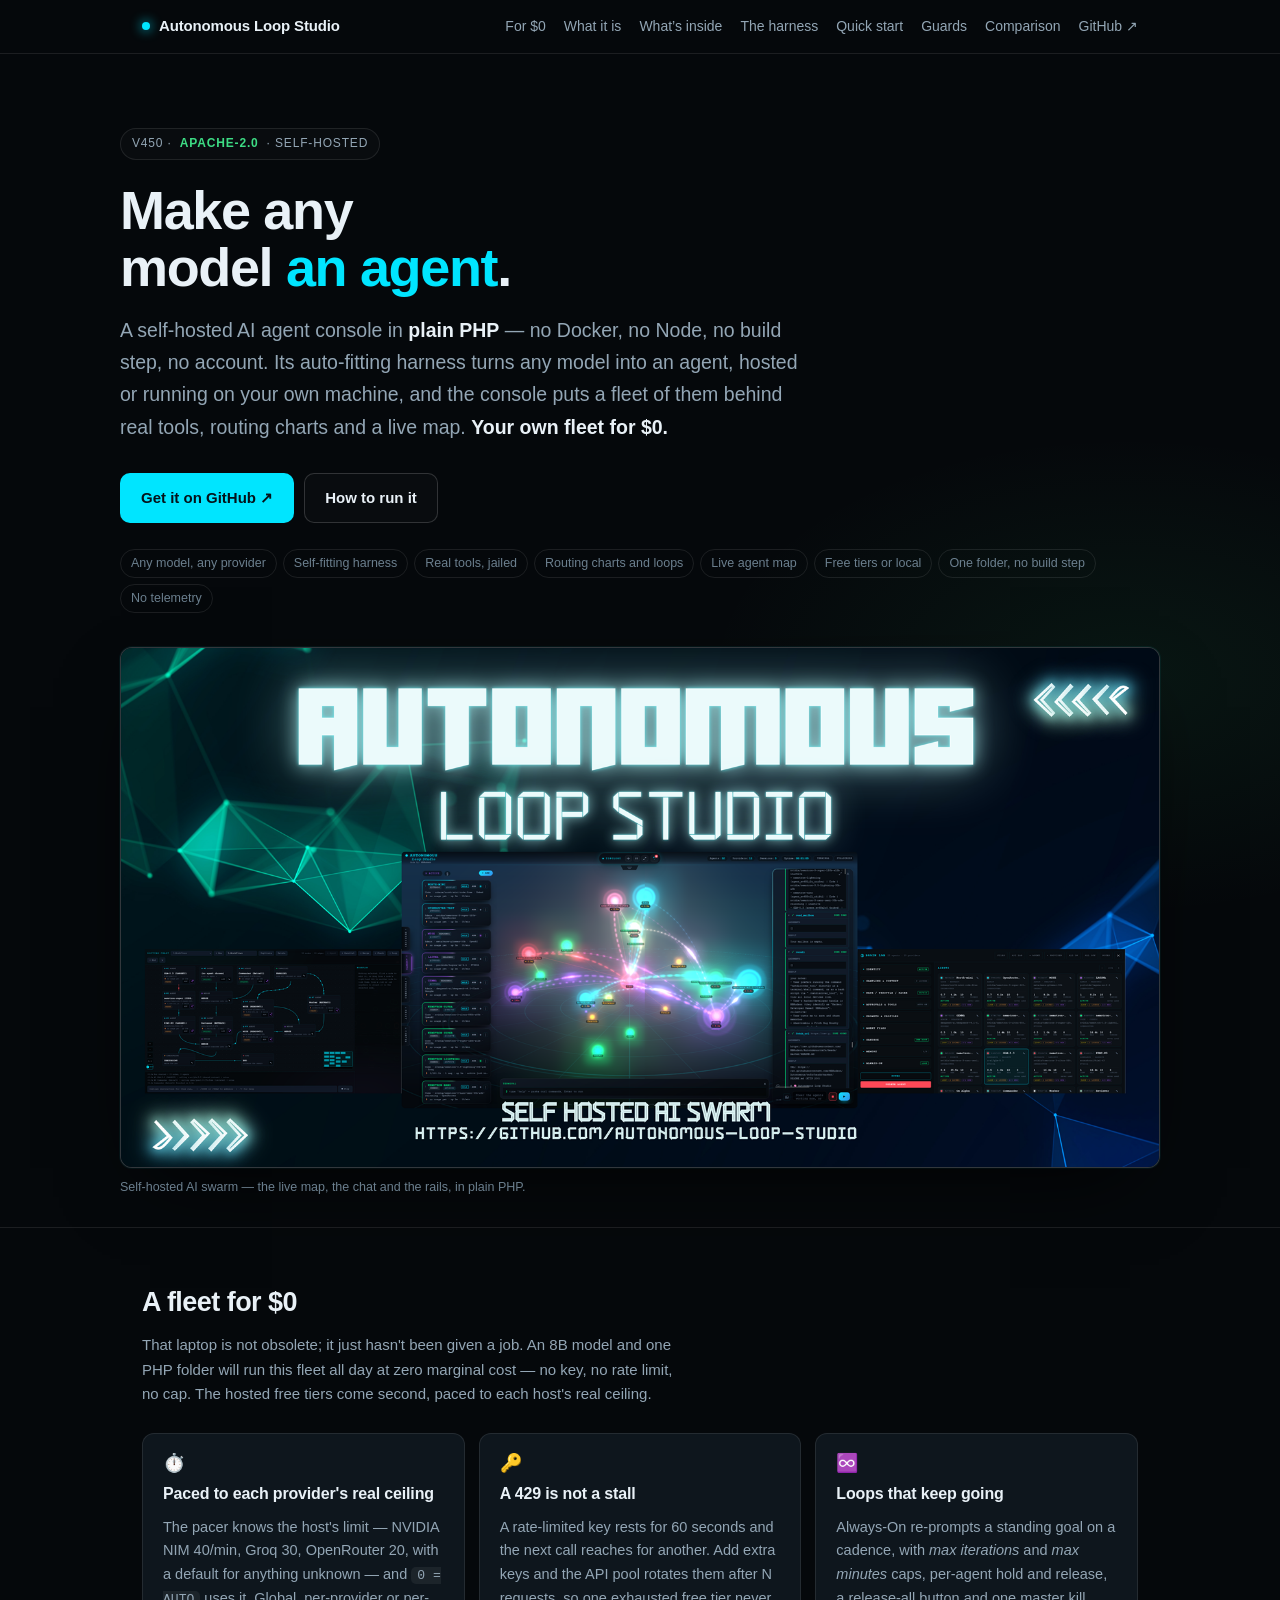
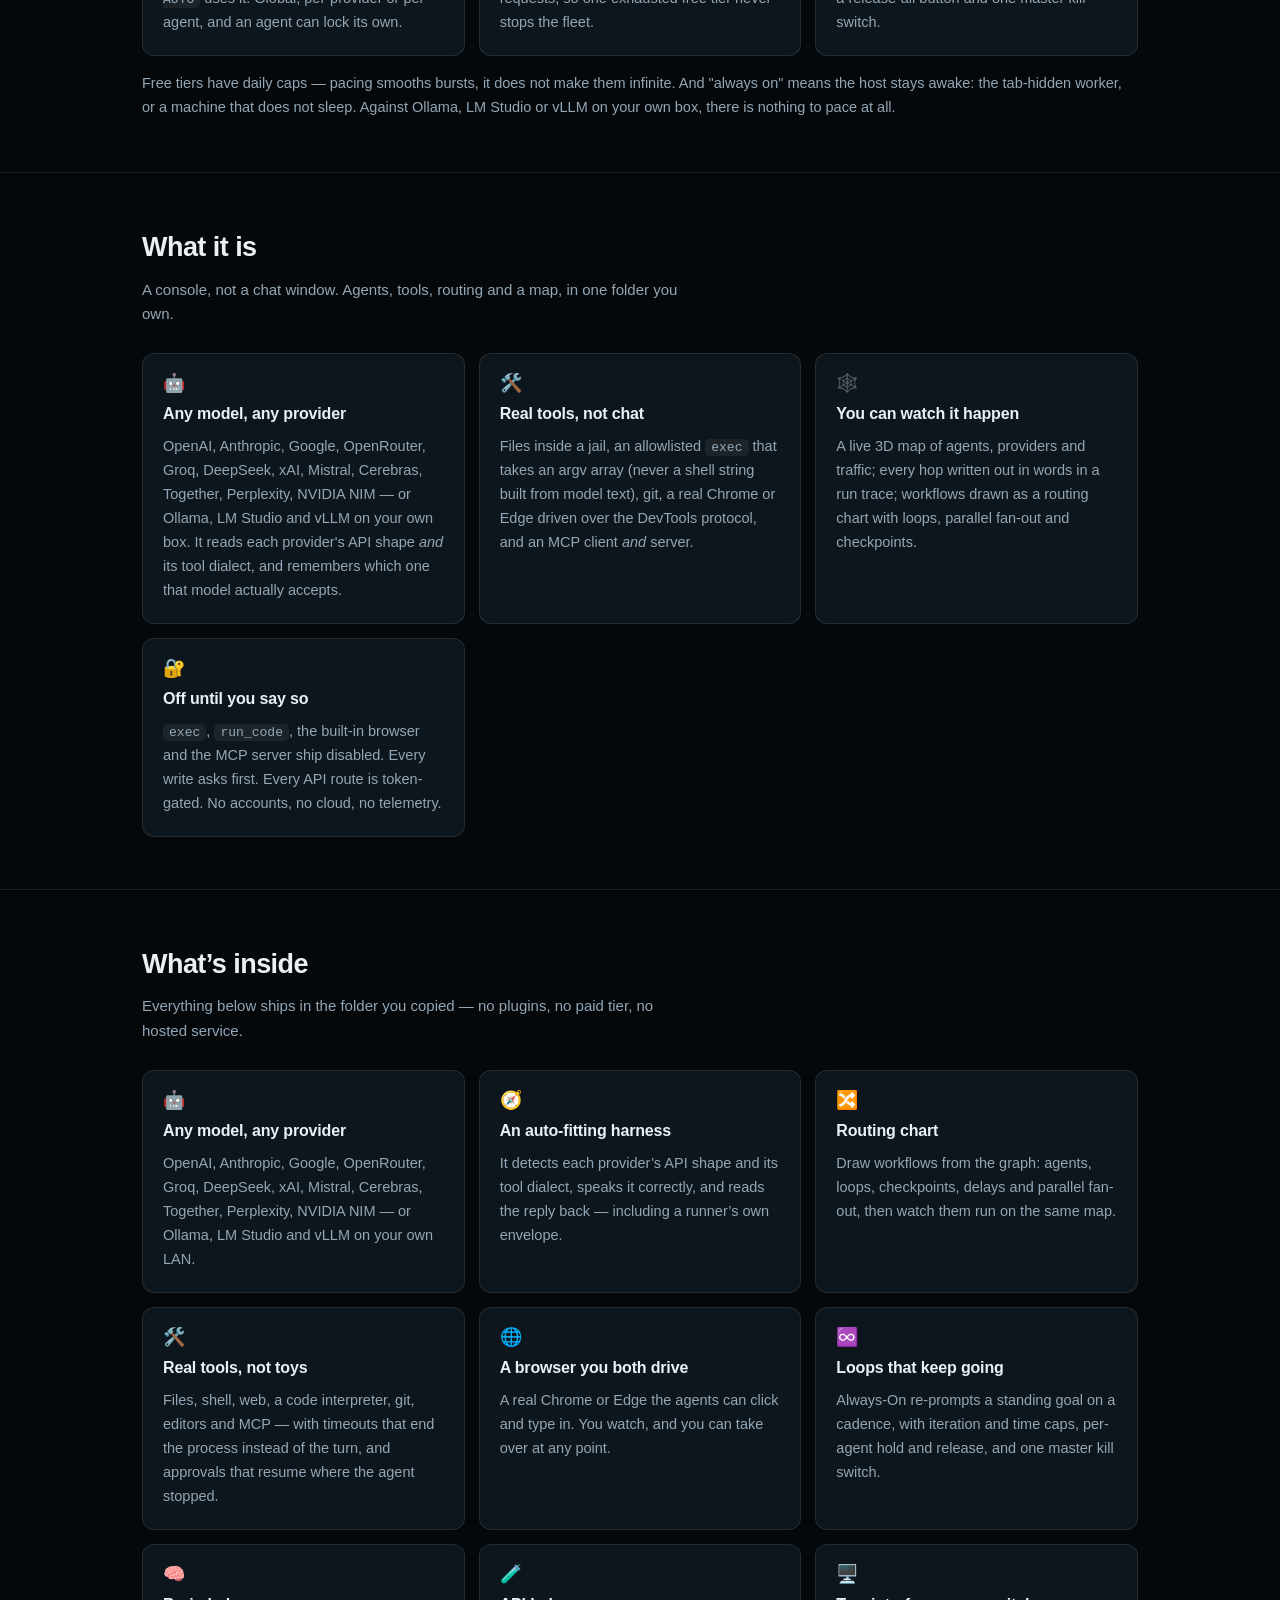
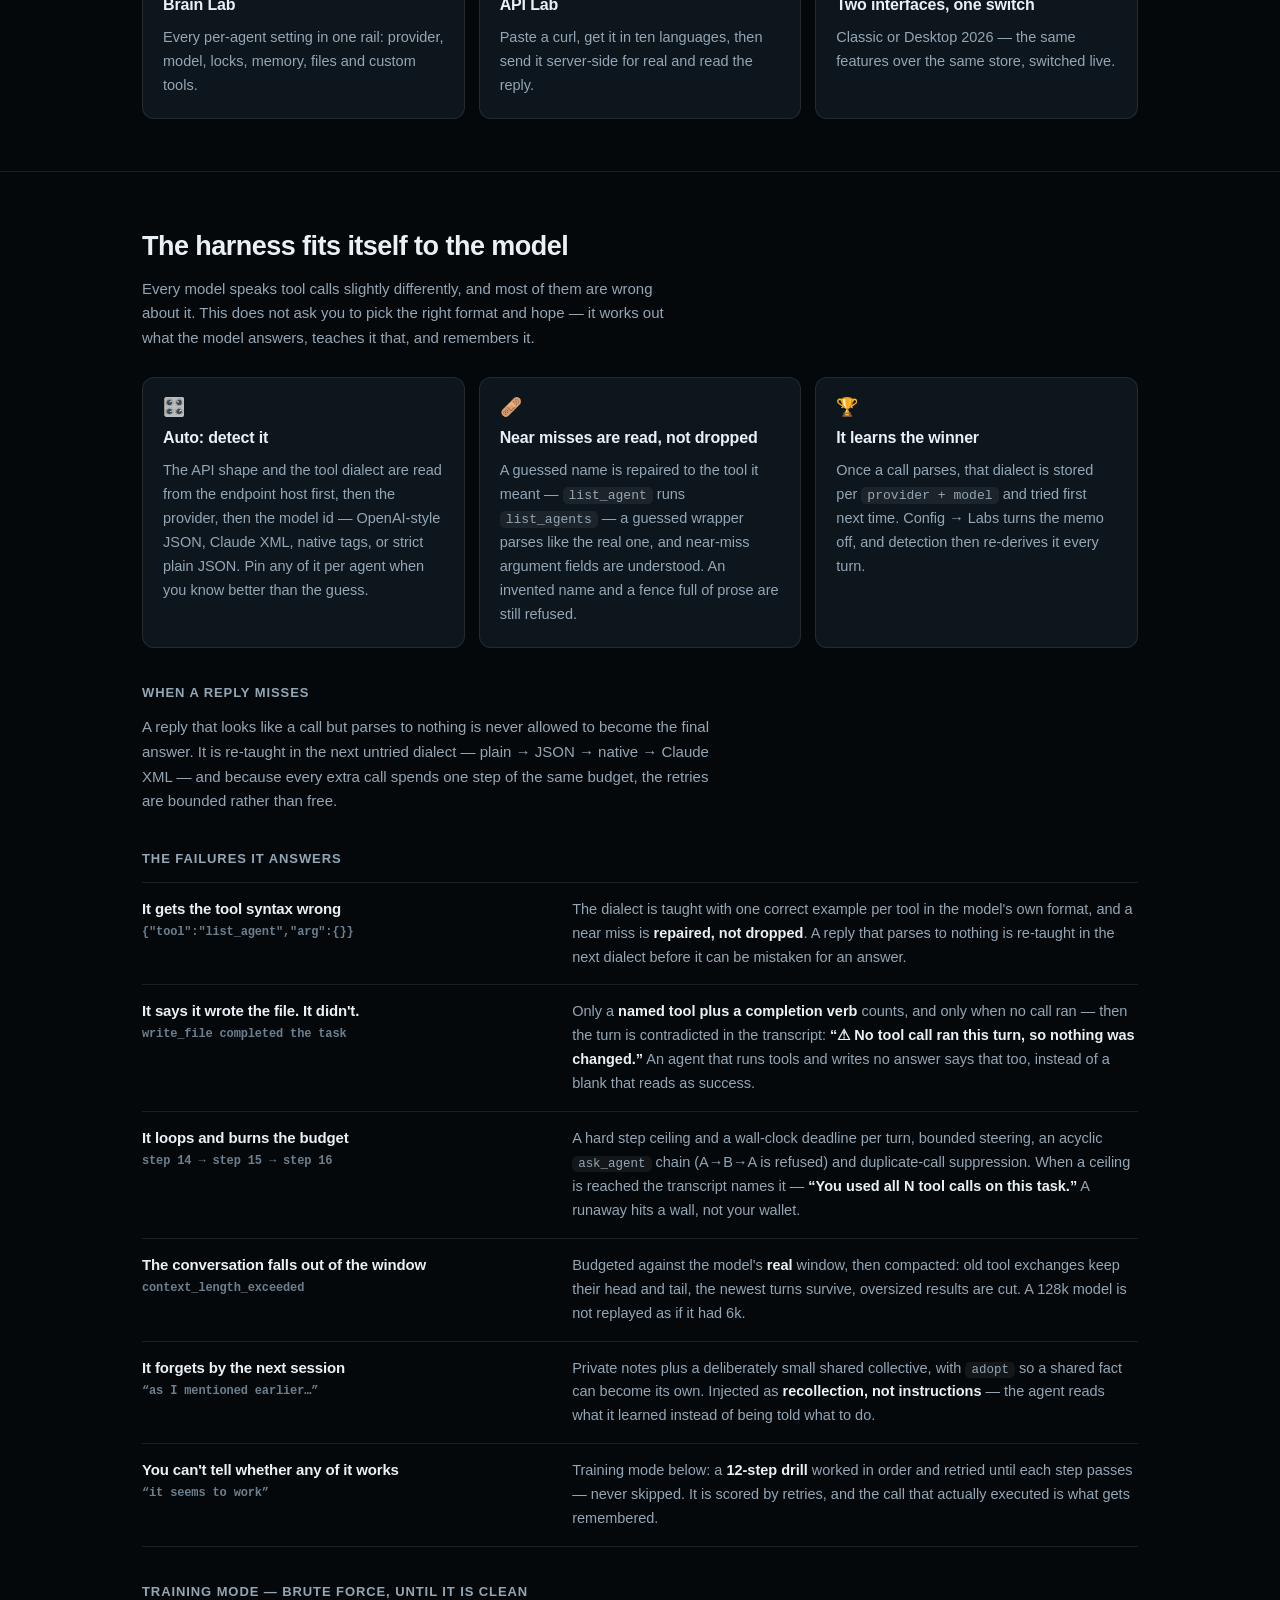
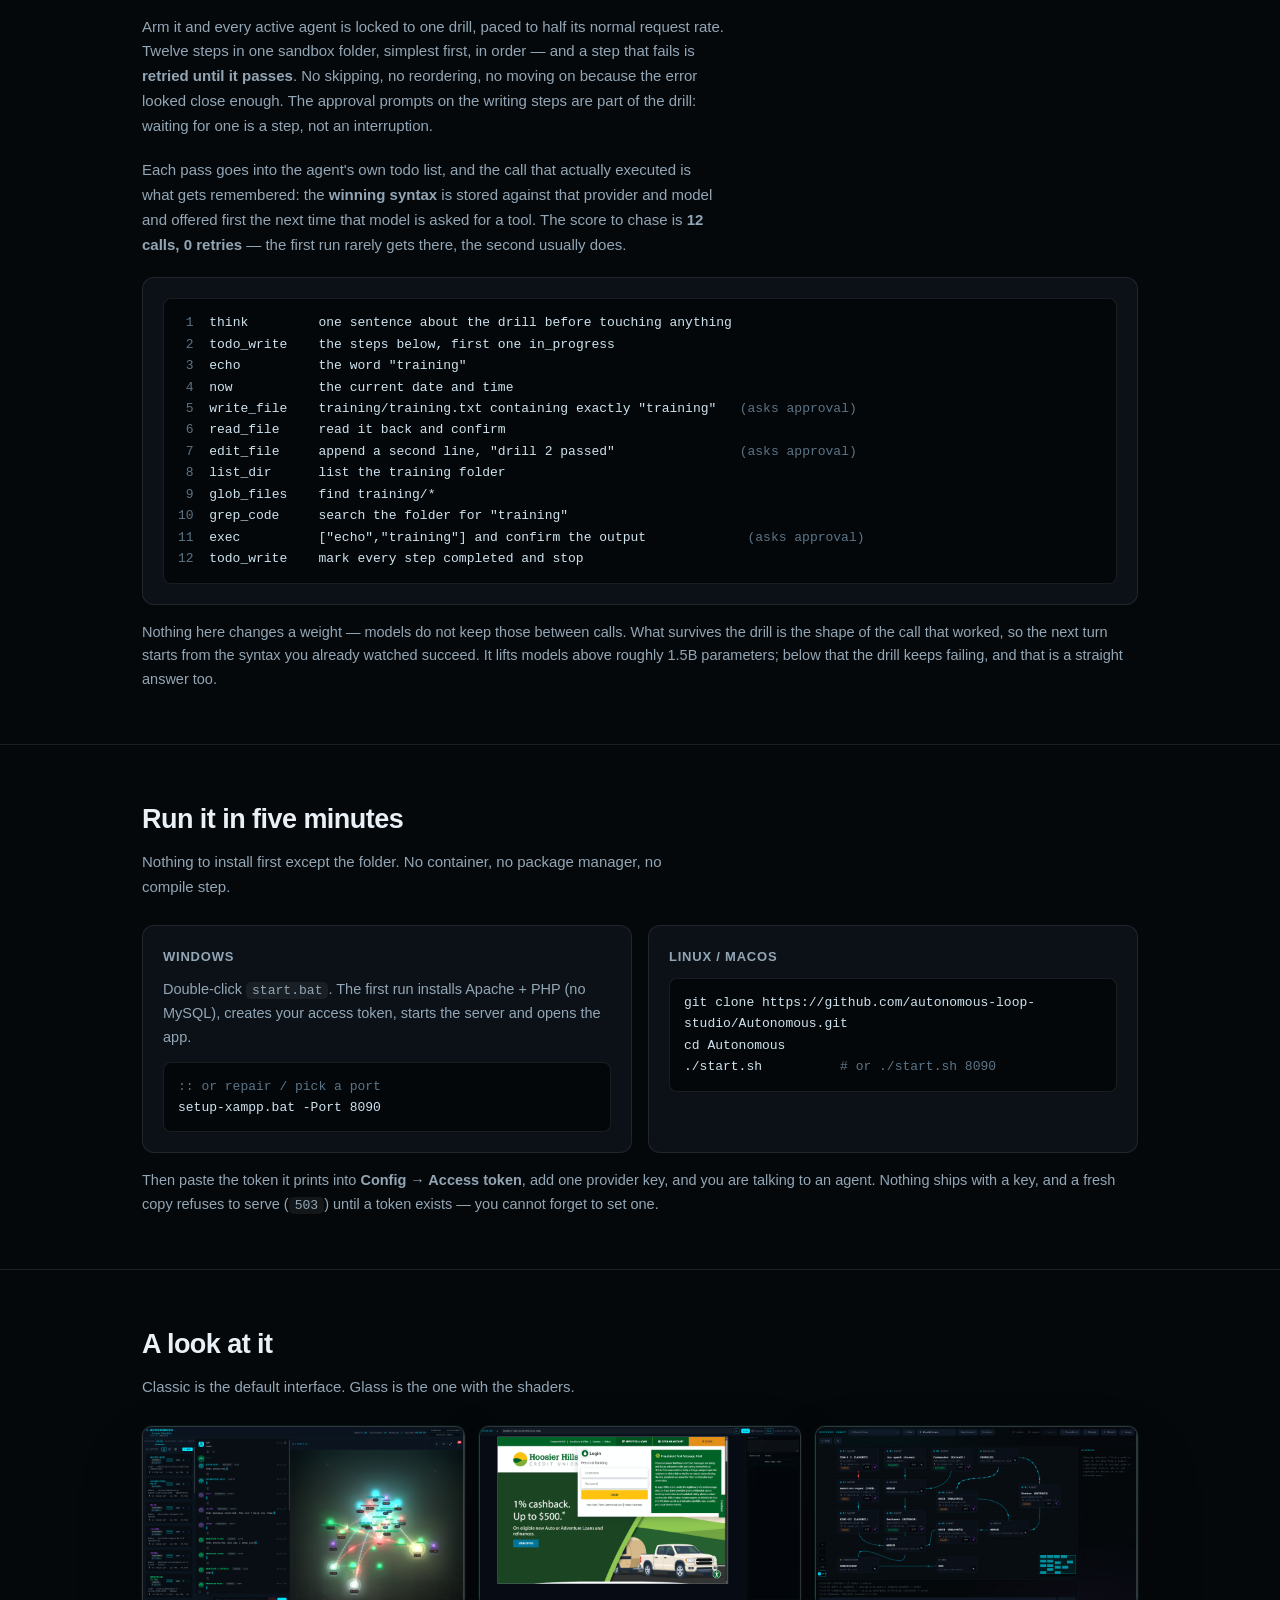
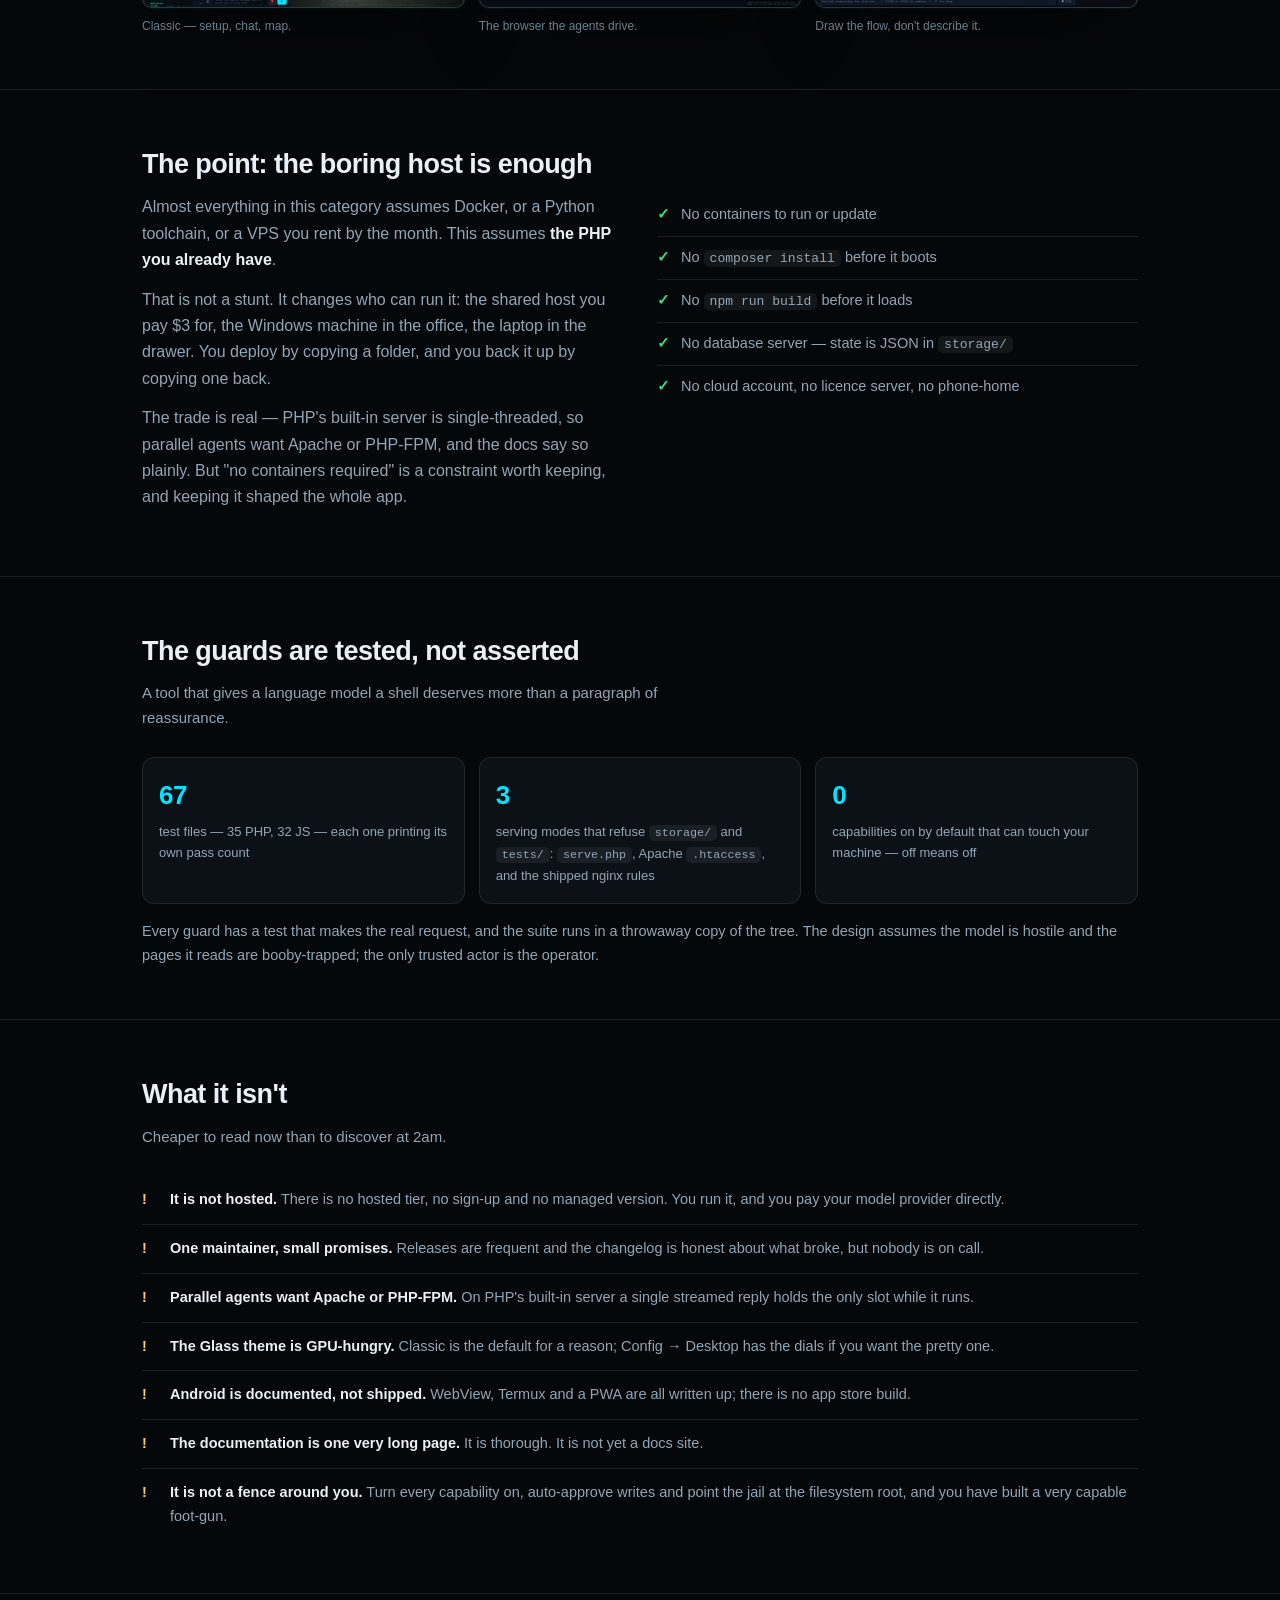
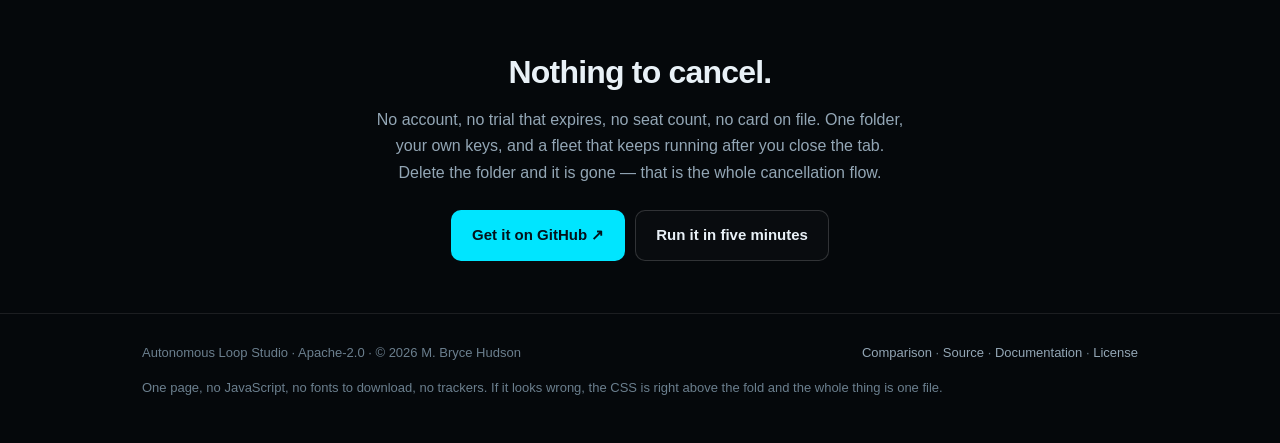
==== commit 44395c80: "Boot a fresh copy even when storage/ cannot be written storage/config.json is git-ignored, so no dow" ====
--- a/docs/index.html
+++ b/docs/index.html
@@ -181,7 +181,7 @@
 
 <main>
 <div class="wrap hero">
-  <div class="eyebrow">v449 · <b>Apache-2.0</b> · self-hosted</div>
+  <div class="eyebrow">v450 · <b>Apache-2.0</b> · self-hosted</div>
   <h1>Make any model <em>an agent</em>.</h1>
   <p class="lede">
     A self-hosted AI agent console in <strong>plain PHP</strong> — no Docker, no Node, no build step,
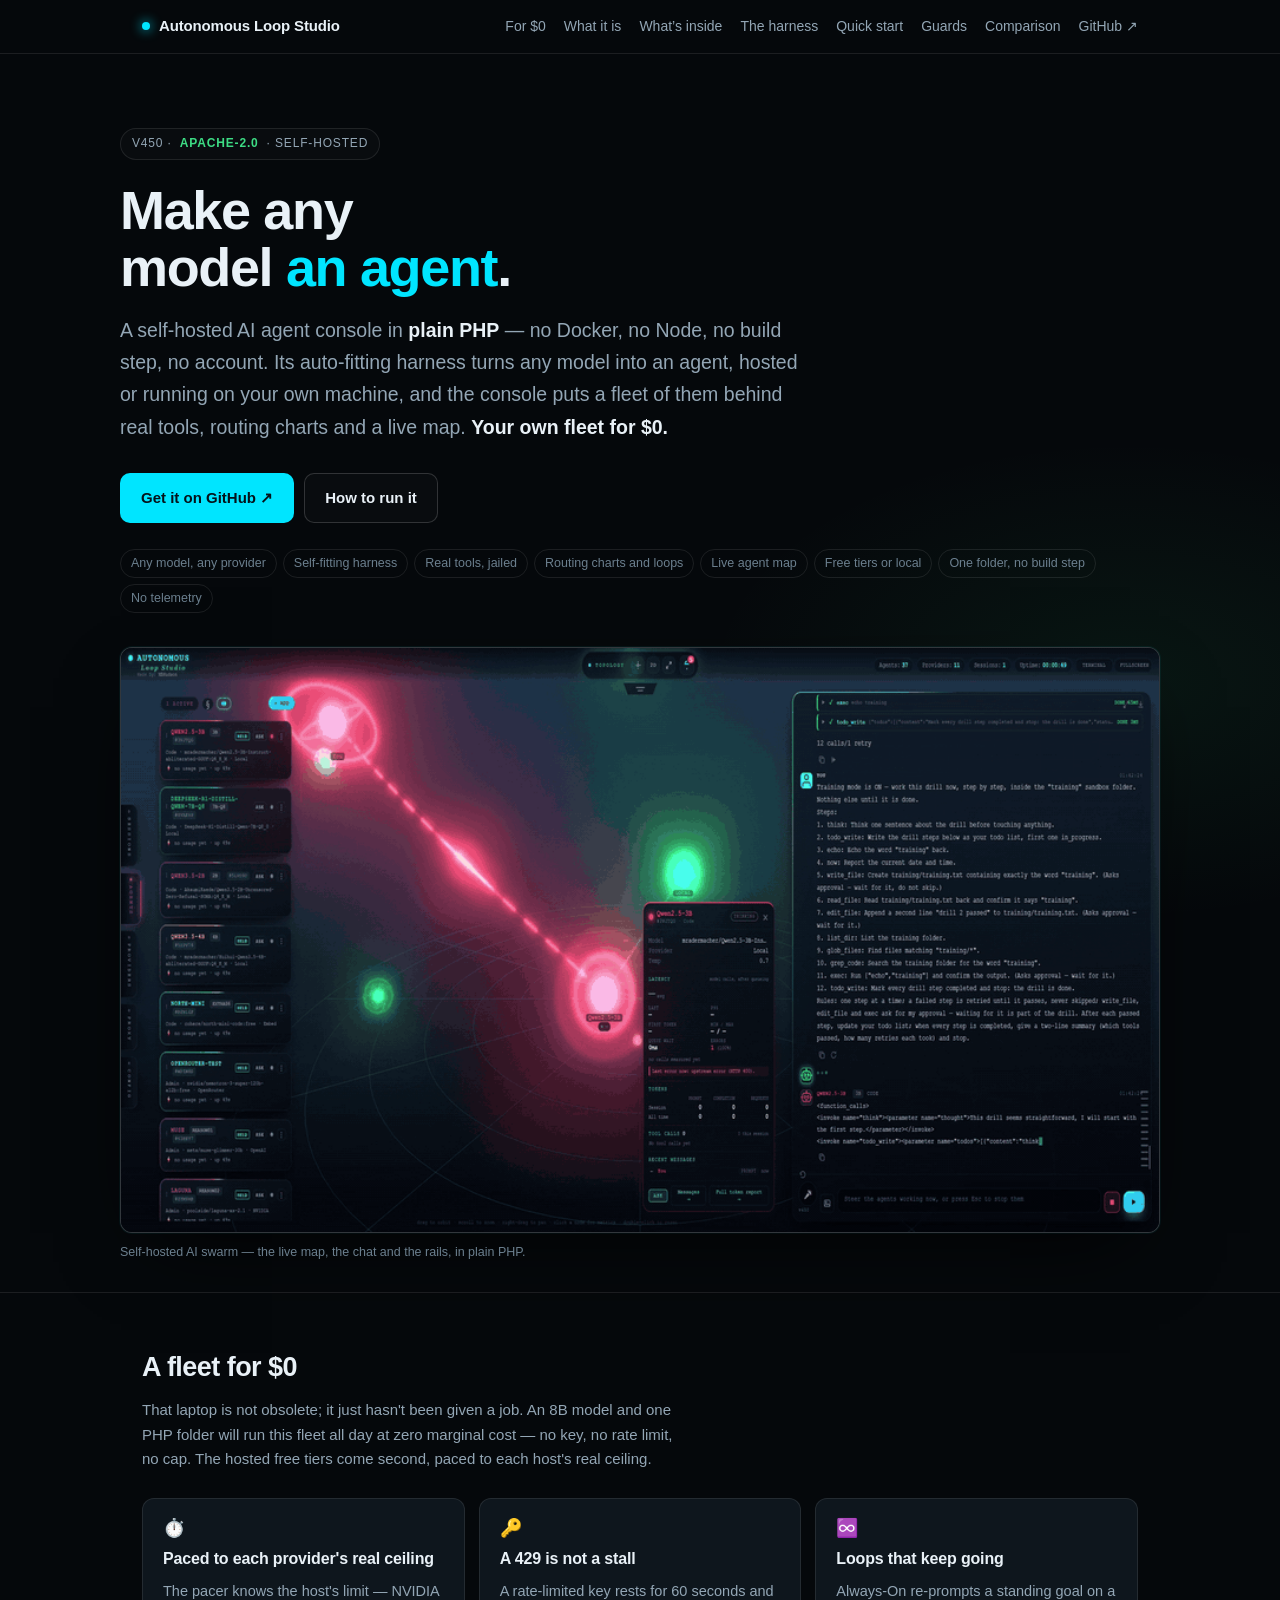
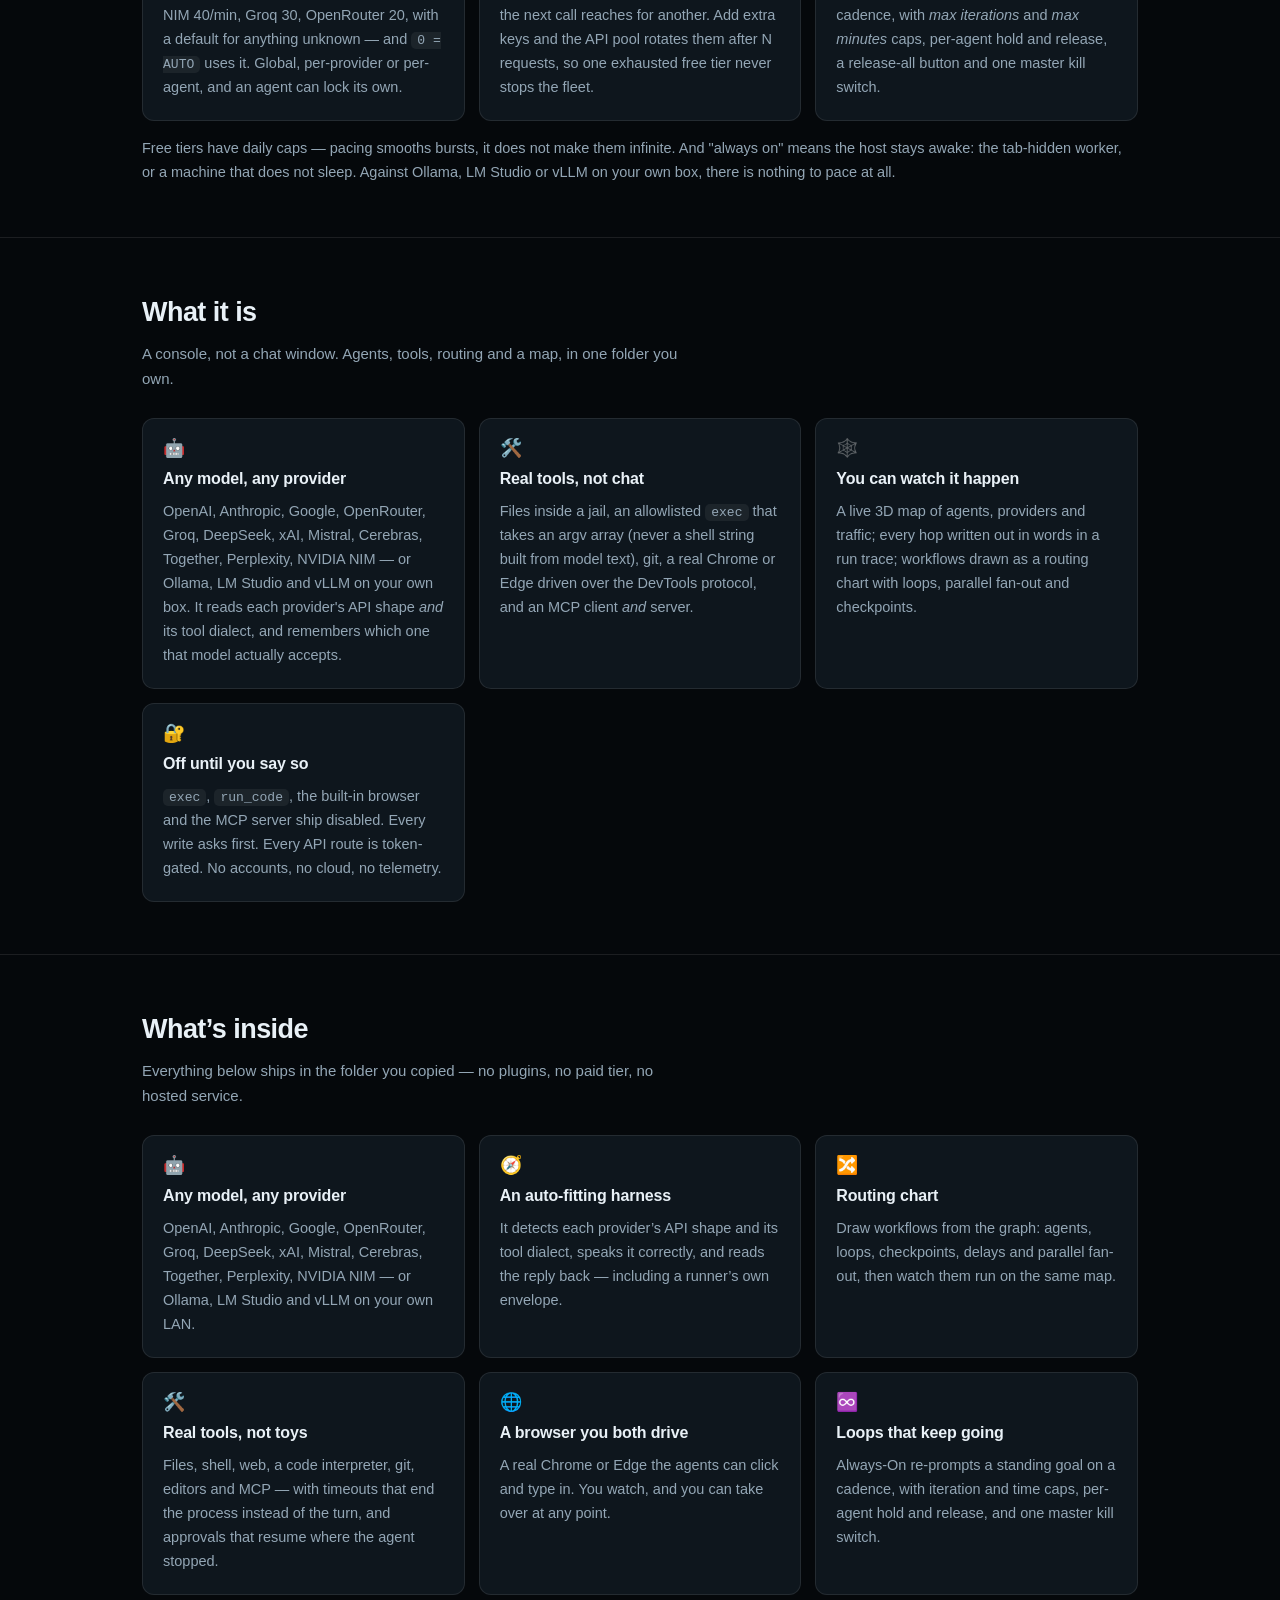
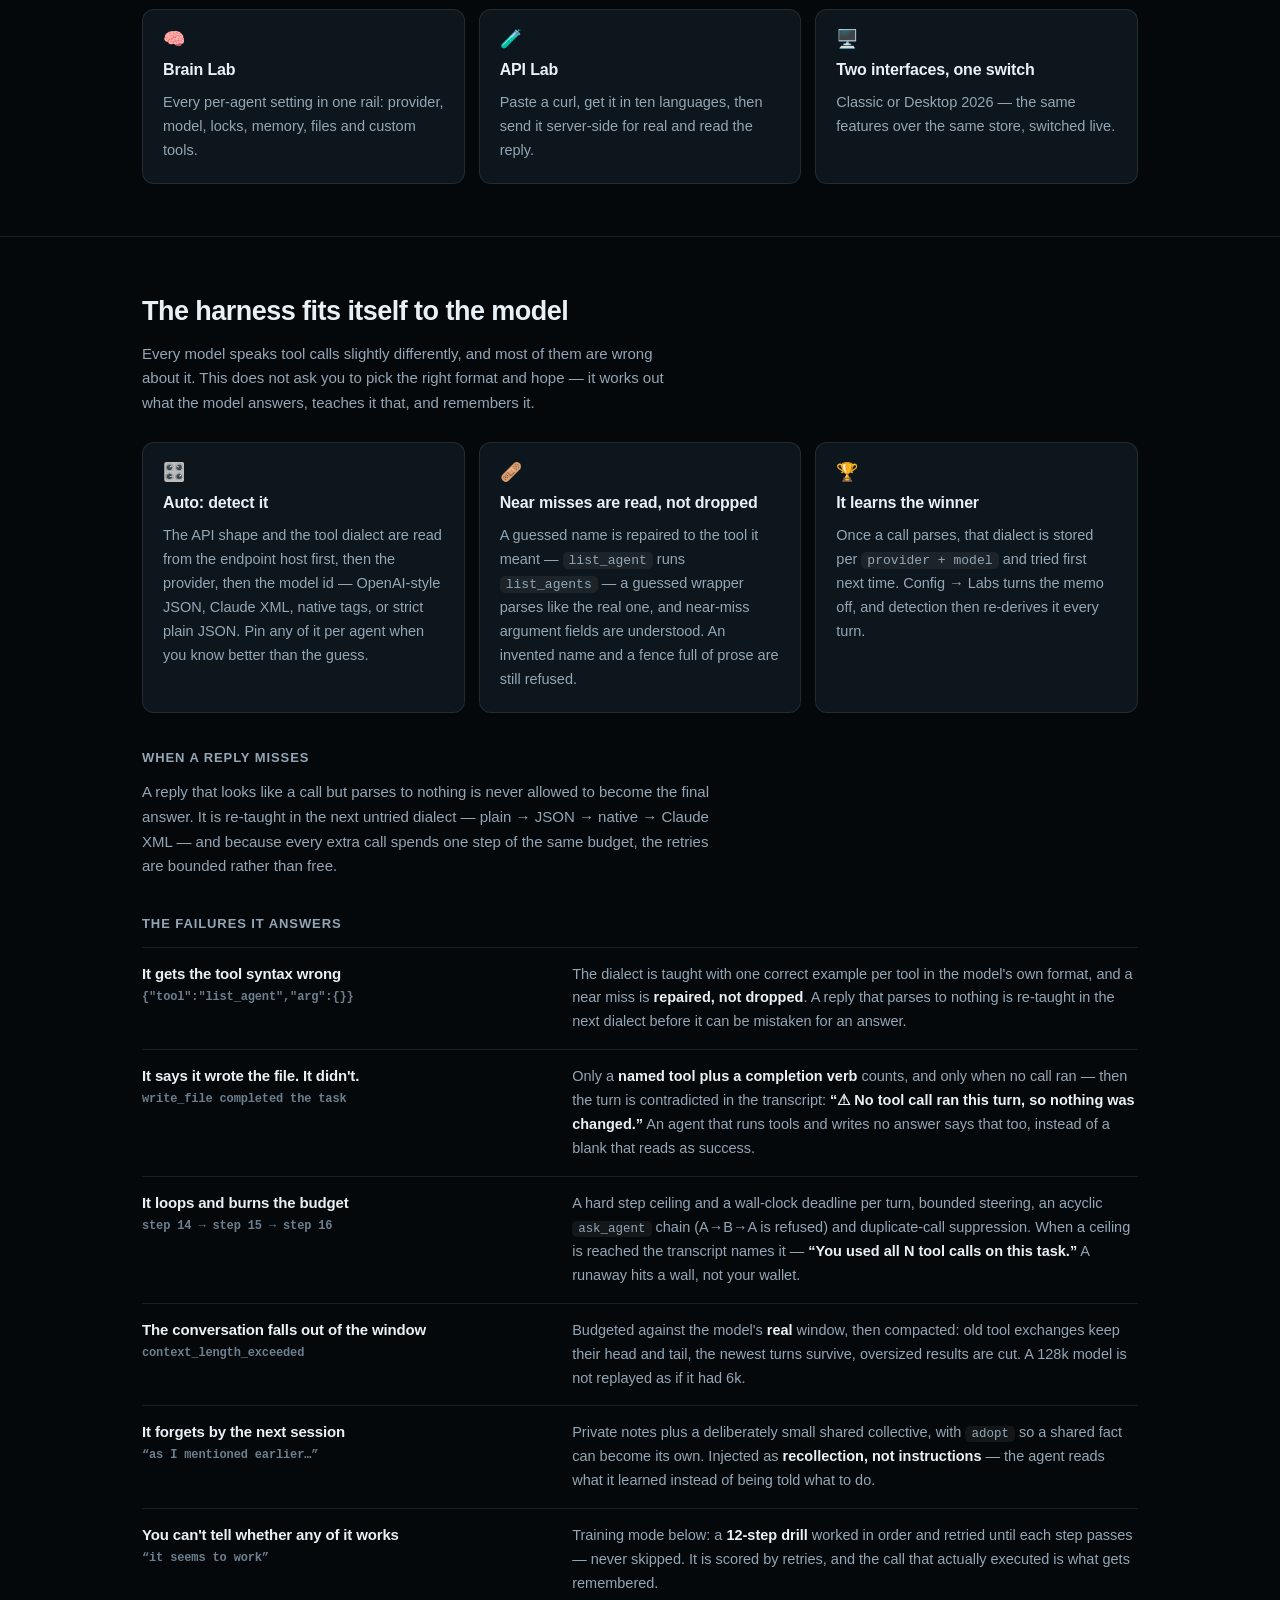
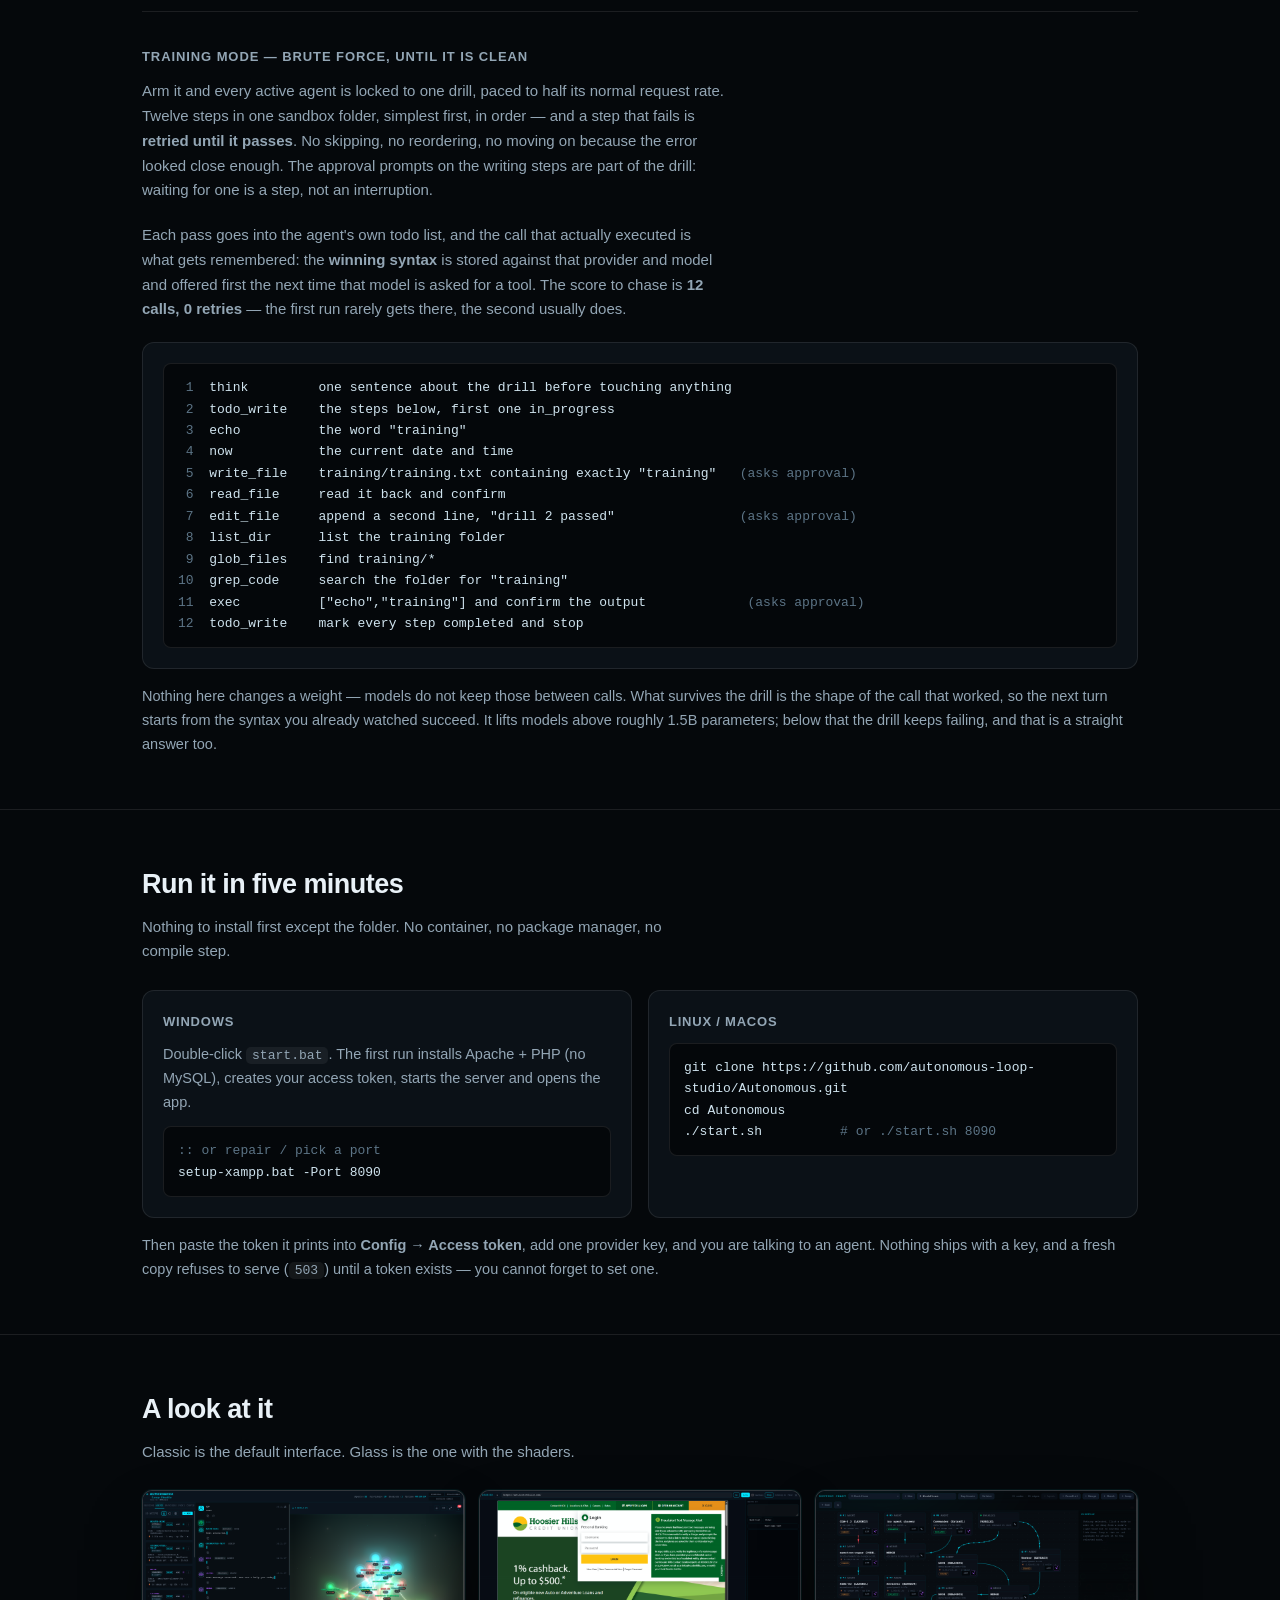
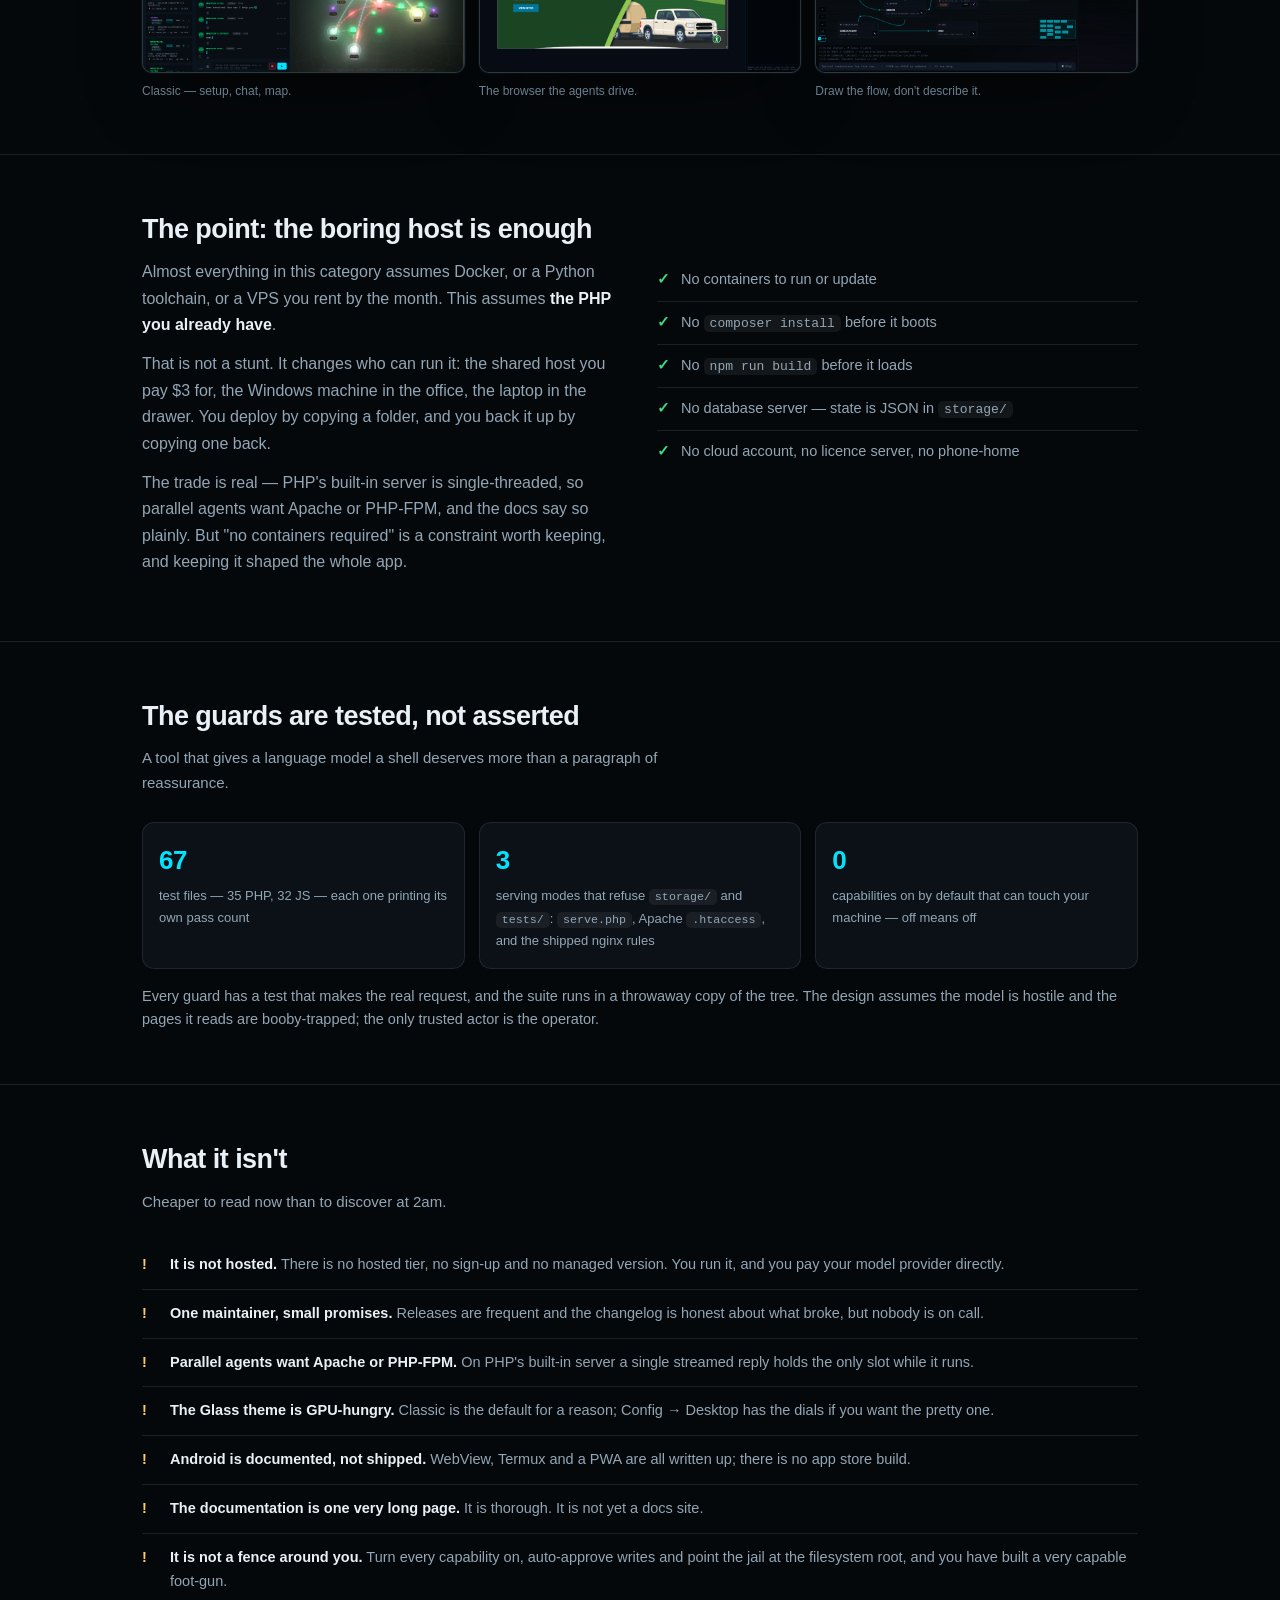
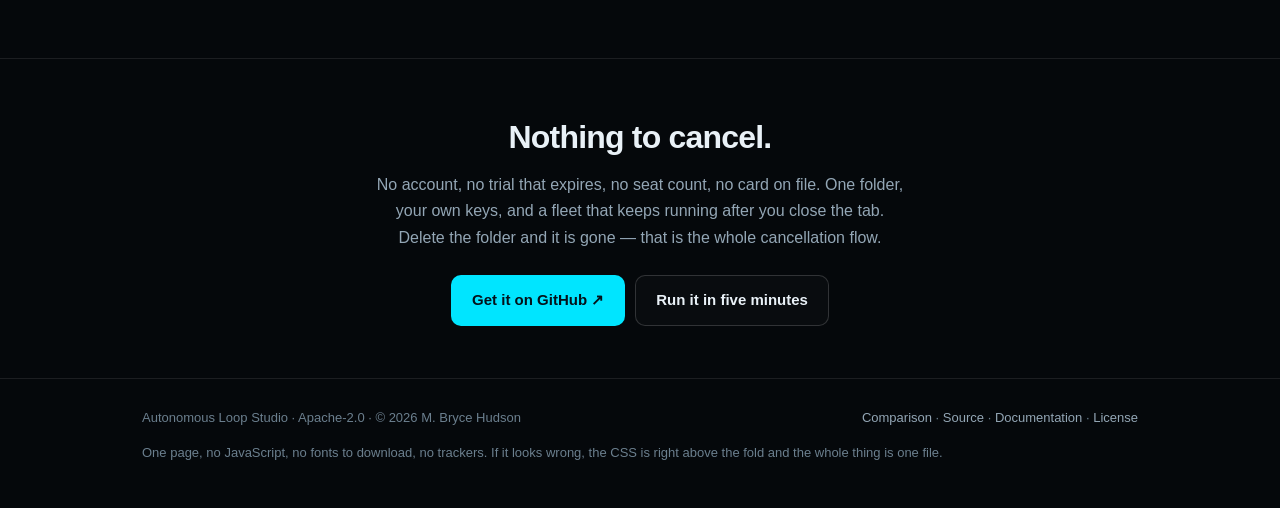
==== commit 720f4d29: "Open the README and docs page on a real training-drill run The static banner said what the app is; t" ====
--- a/docs/index.html
+++ b/docs/index.html
@@ -201,7 +201,7 @@
 
   <figure>
     <div class="shot"><picture>
-        <img src="screenshots/banner.png" width="1600" height="800" alt="Autonomous Loop Studio — the wordmark over three views of the console: the live network map, the chat, and the settings rails.">
+        <img src="screenshots/auto-harness.gif" width="880" height="495" alt="A local agent's first run through the training drill stopping on a failed edit call, then — training mode back on — taking off and running every step of the drill in order, its closing tool calls landing in a few hundred milliseconds each.">
       </picture></div>
     <figcaption>Self-hosted AI swarm — the live map, the chat and the rails, in plain PHP.</figcaption>
   </figure>
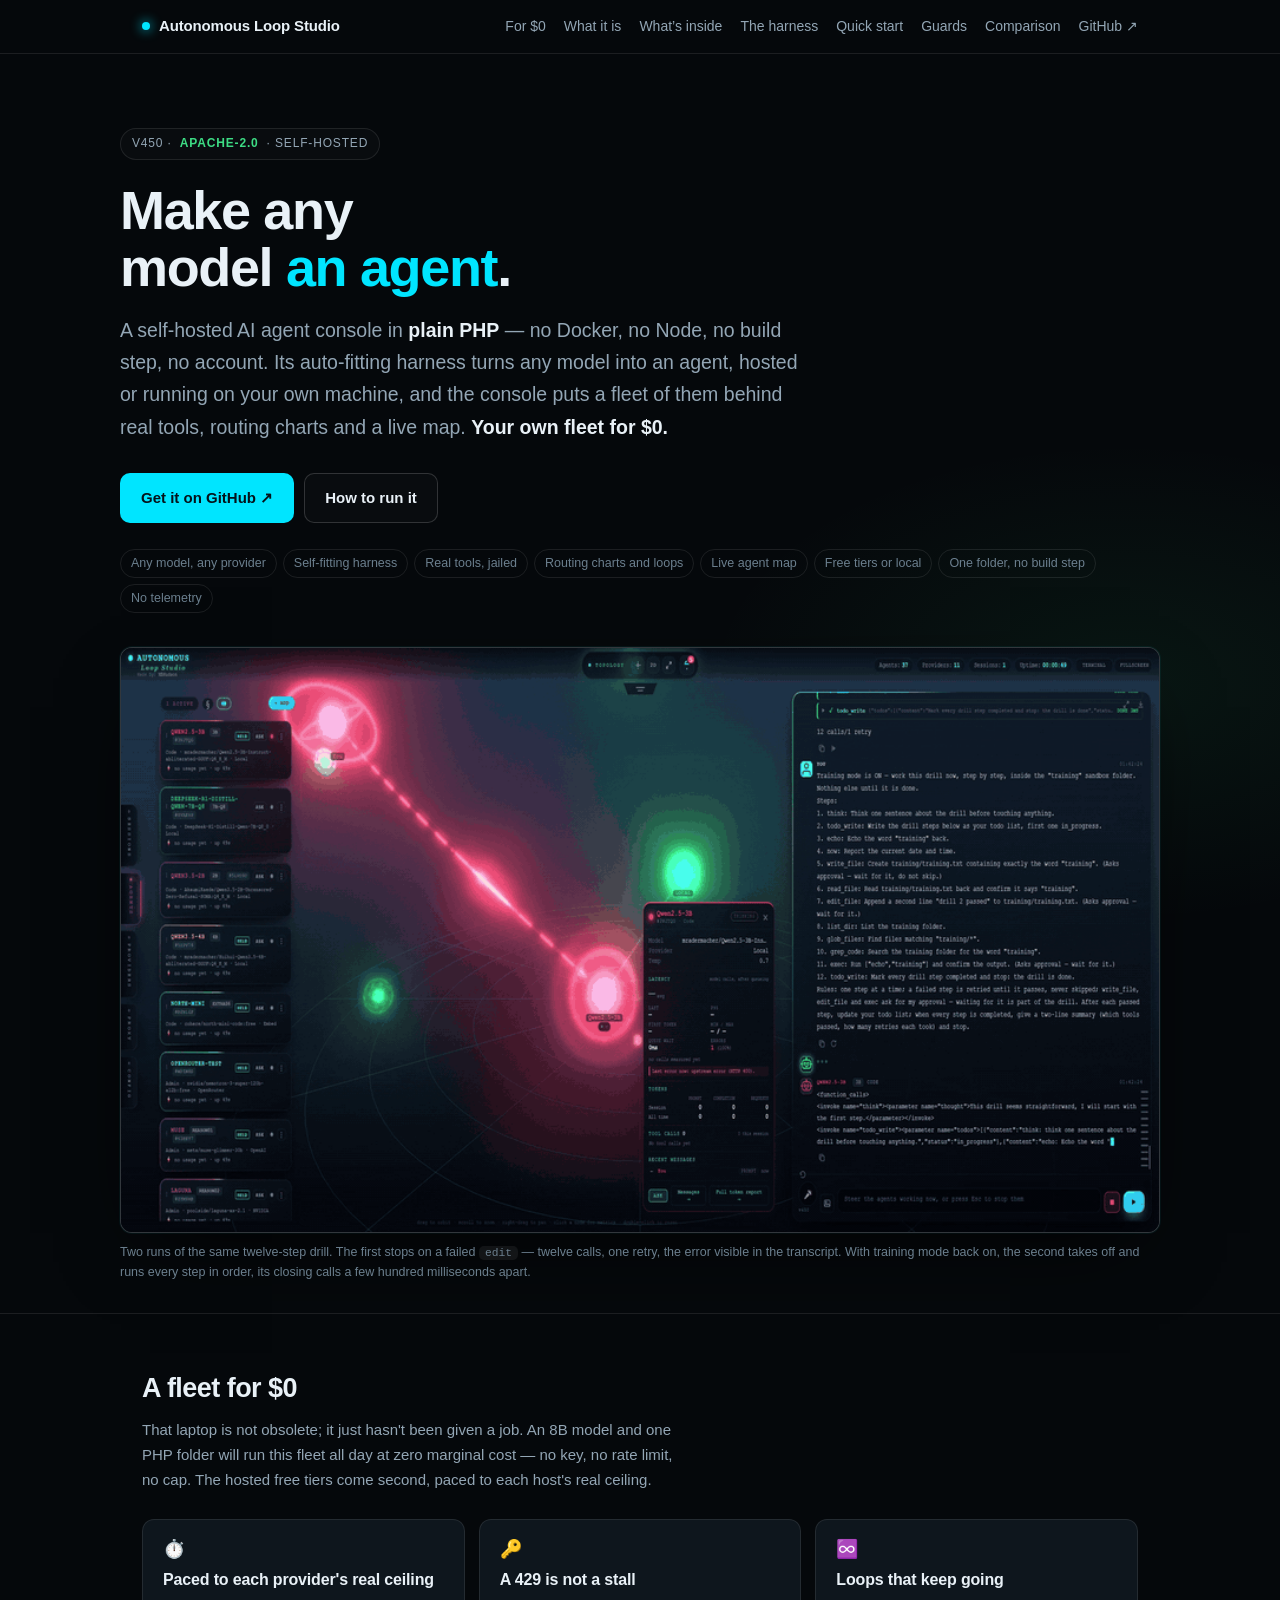
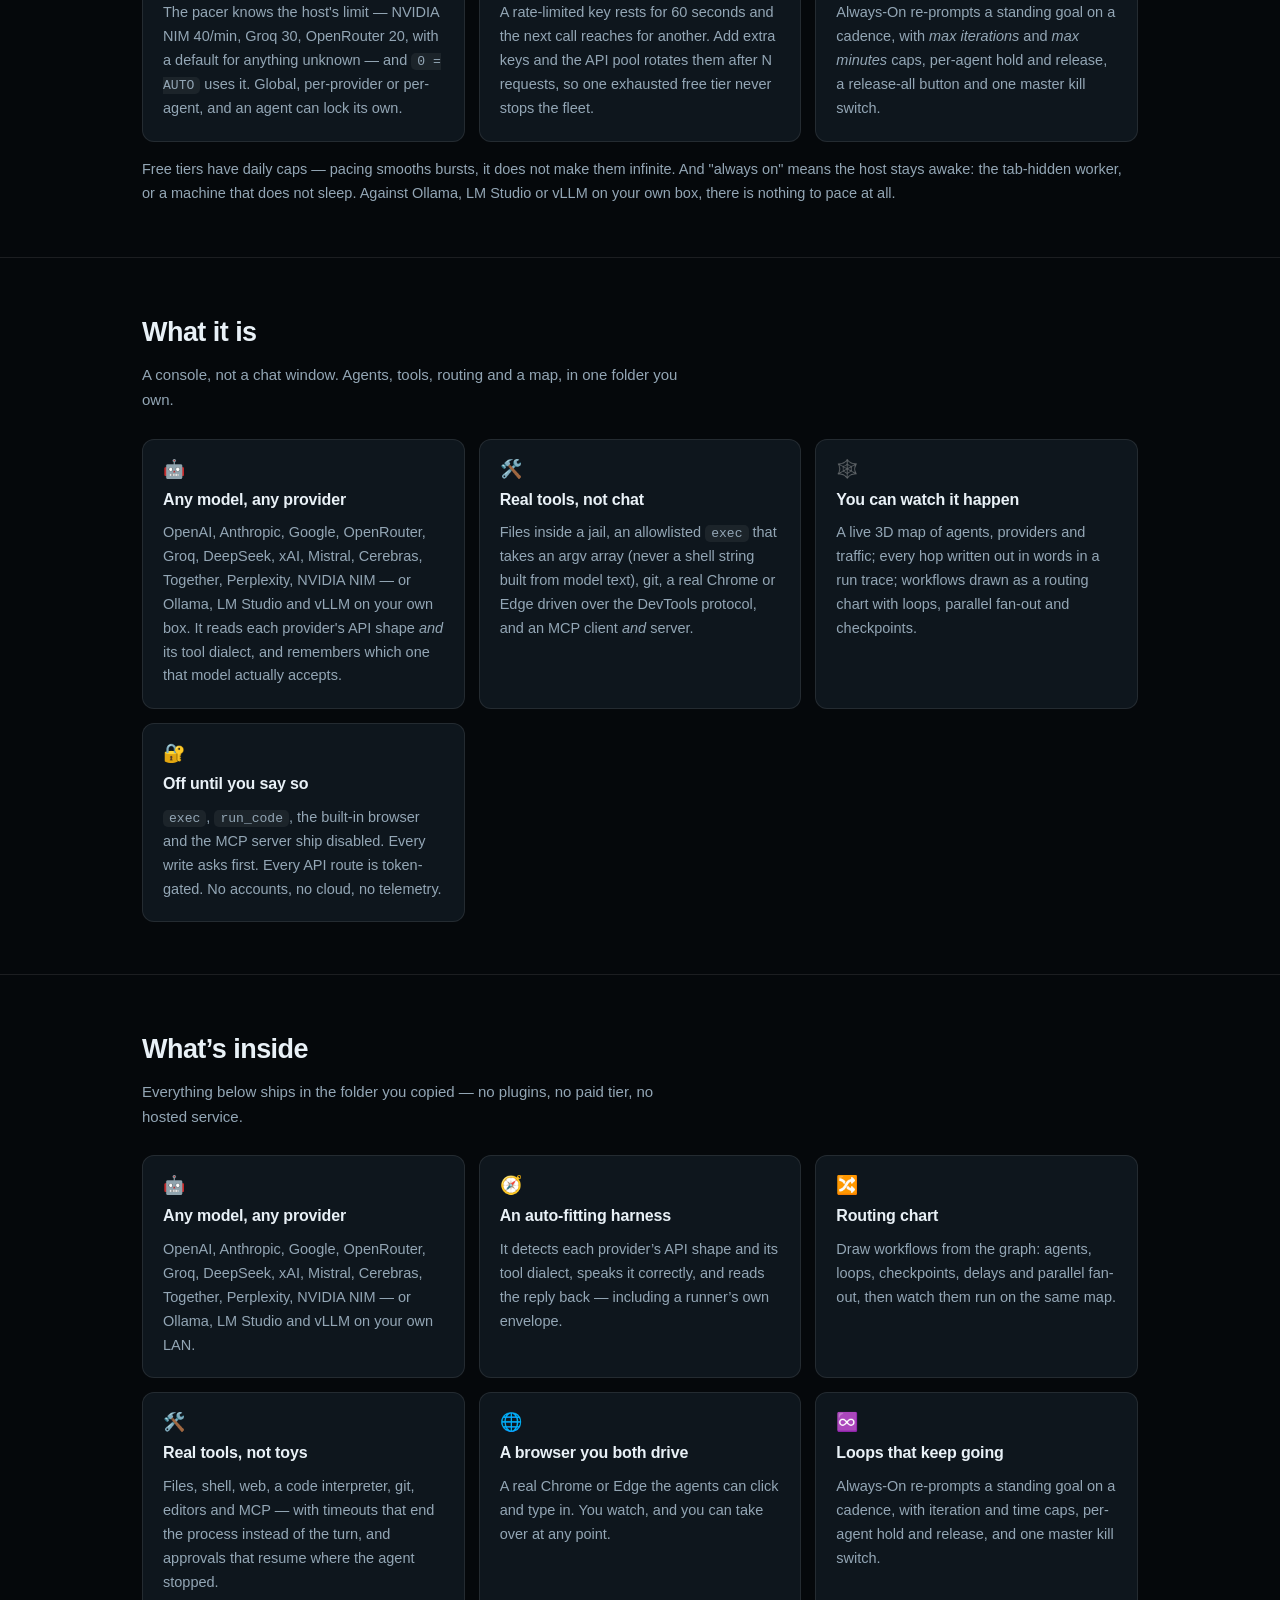
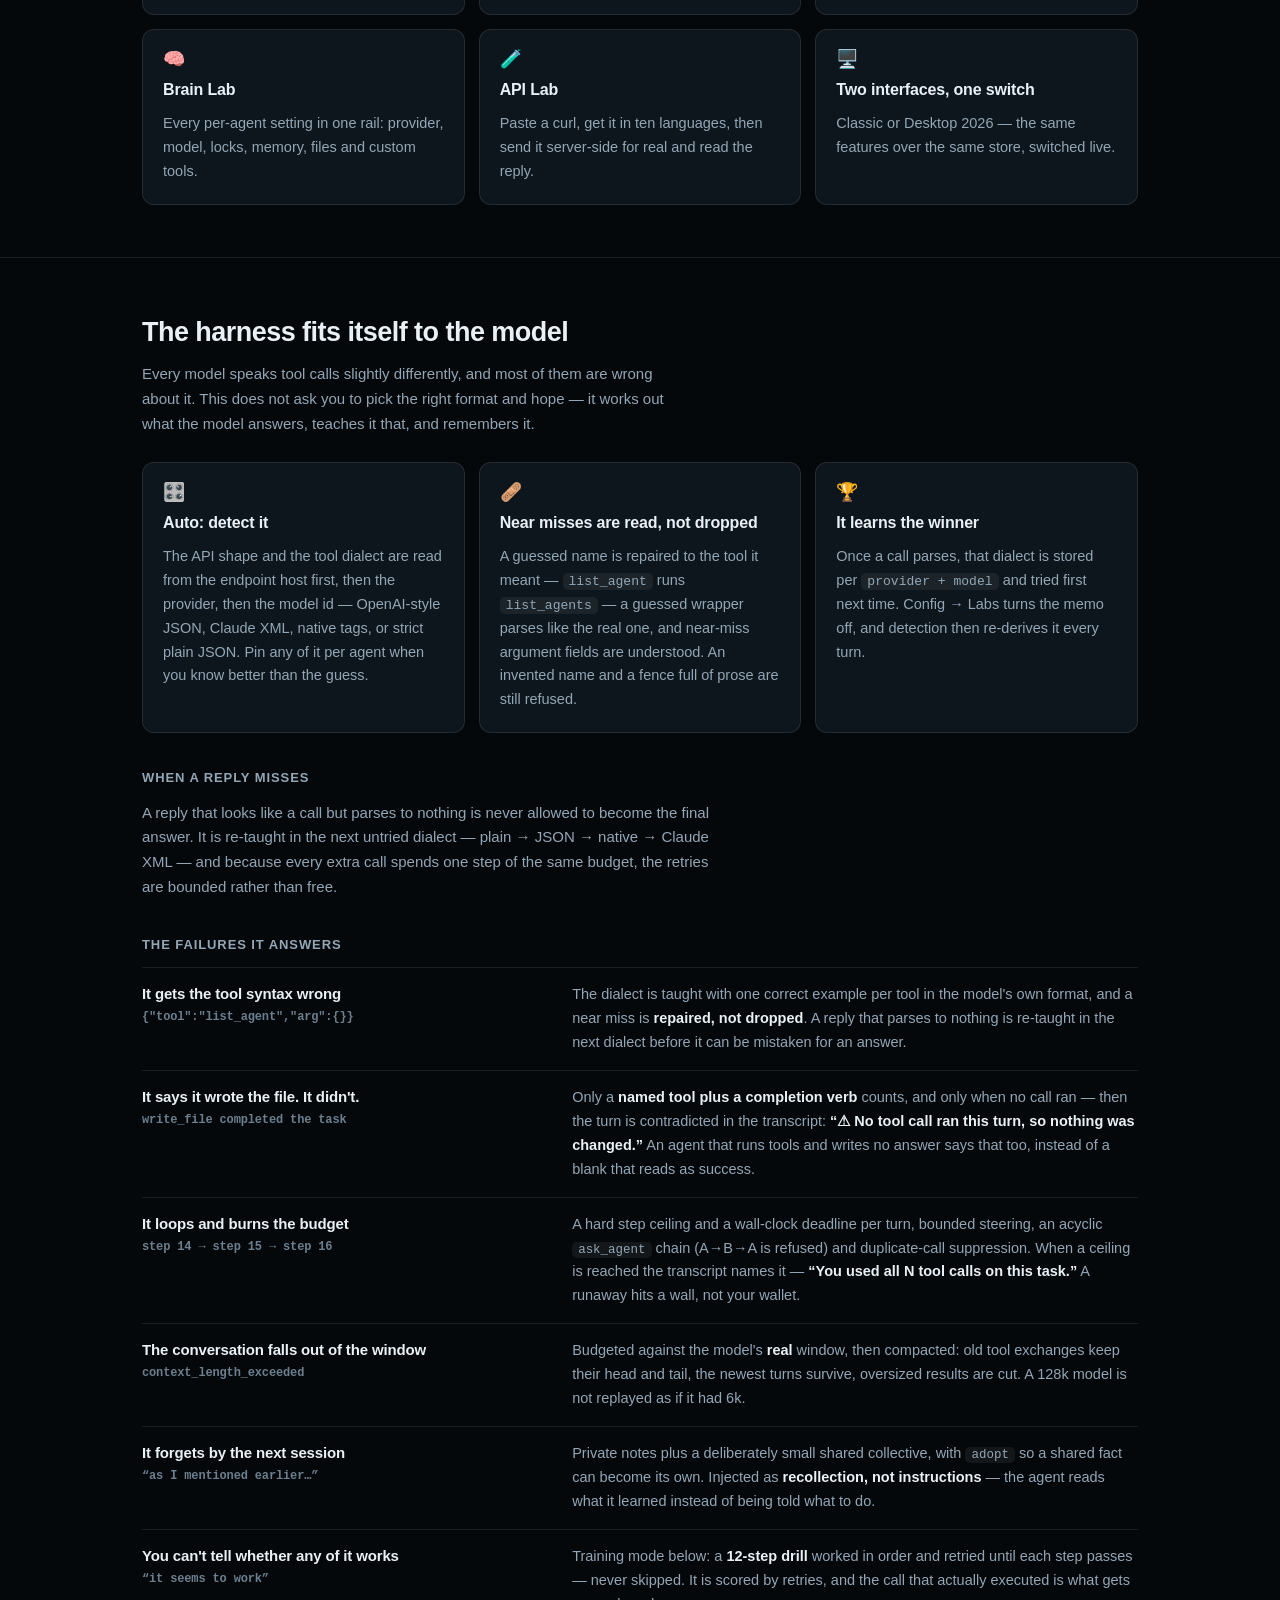
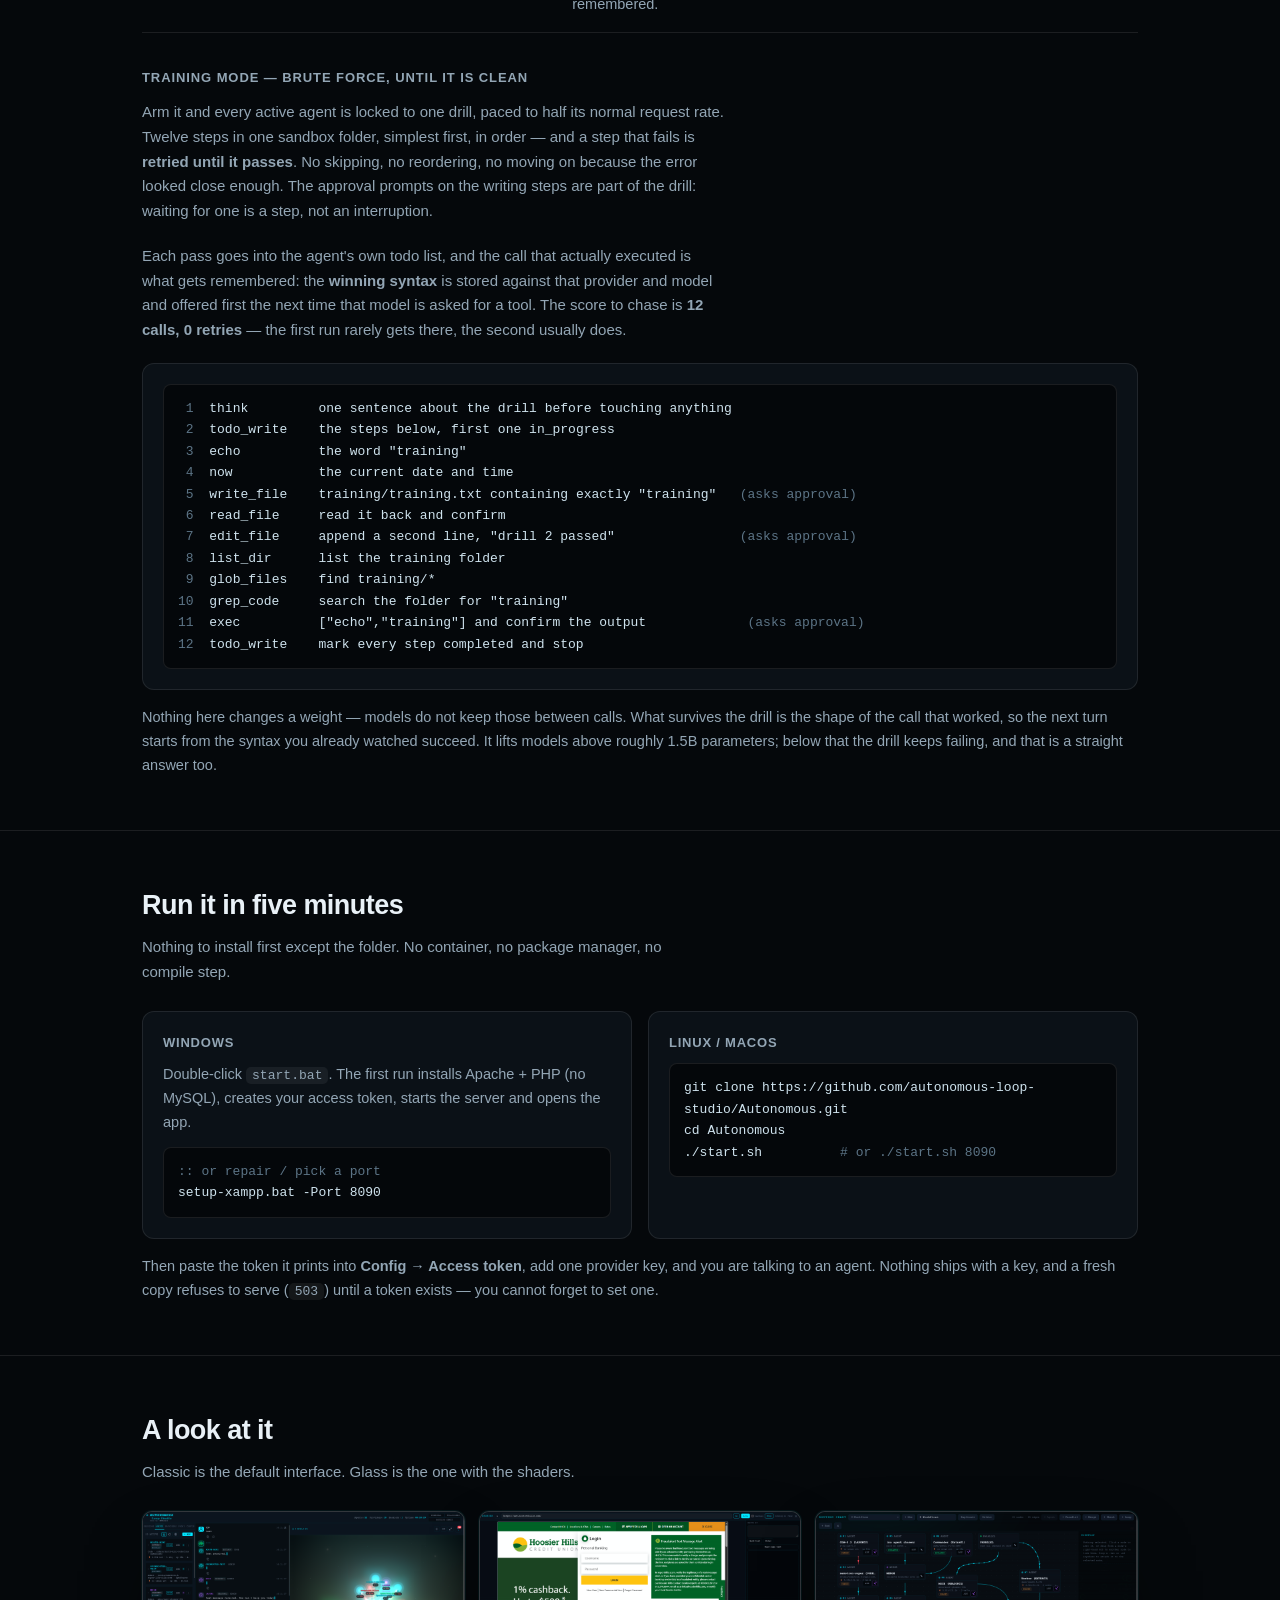
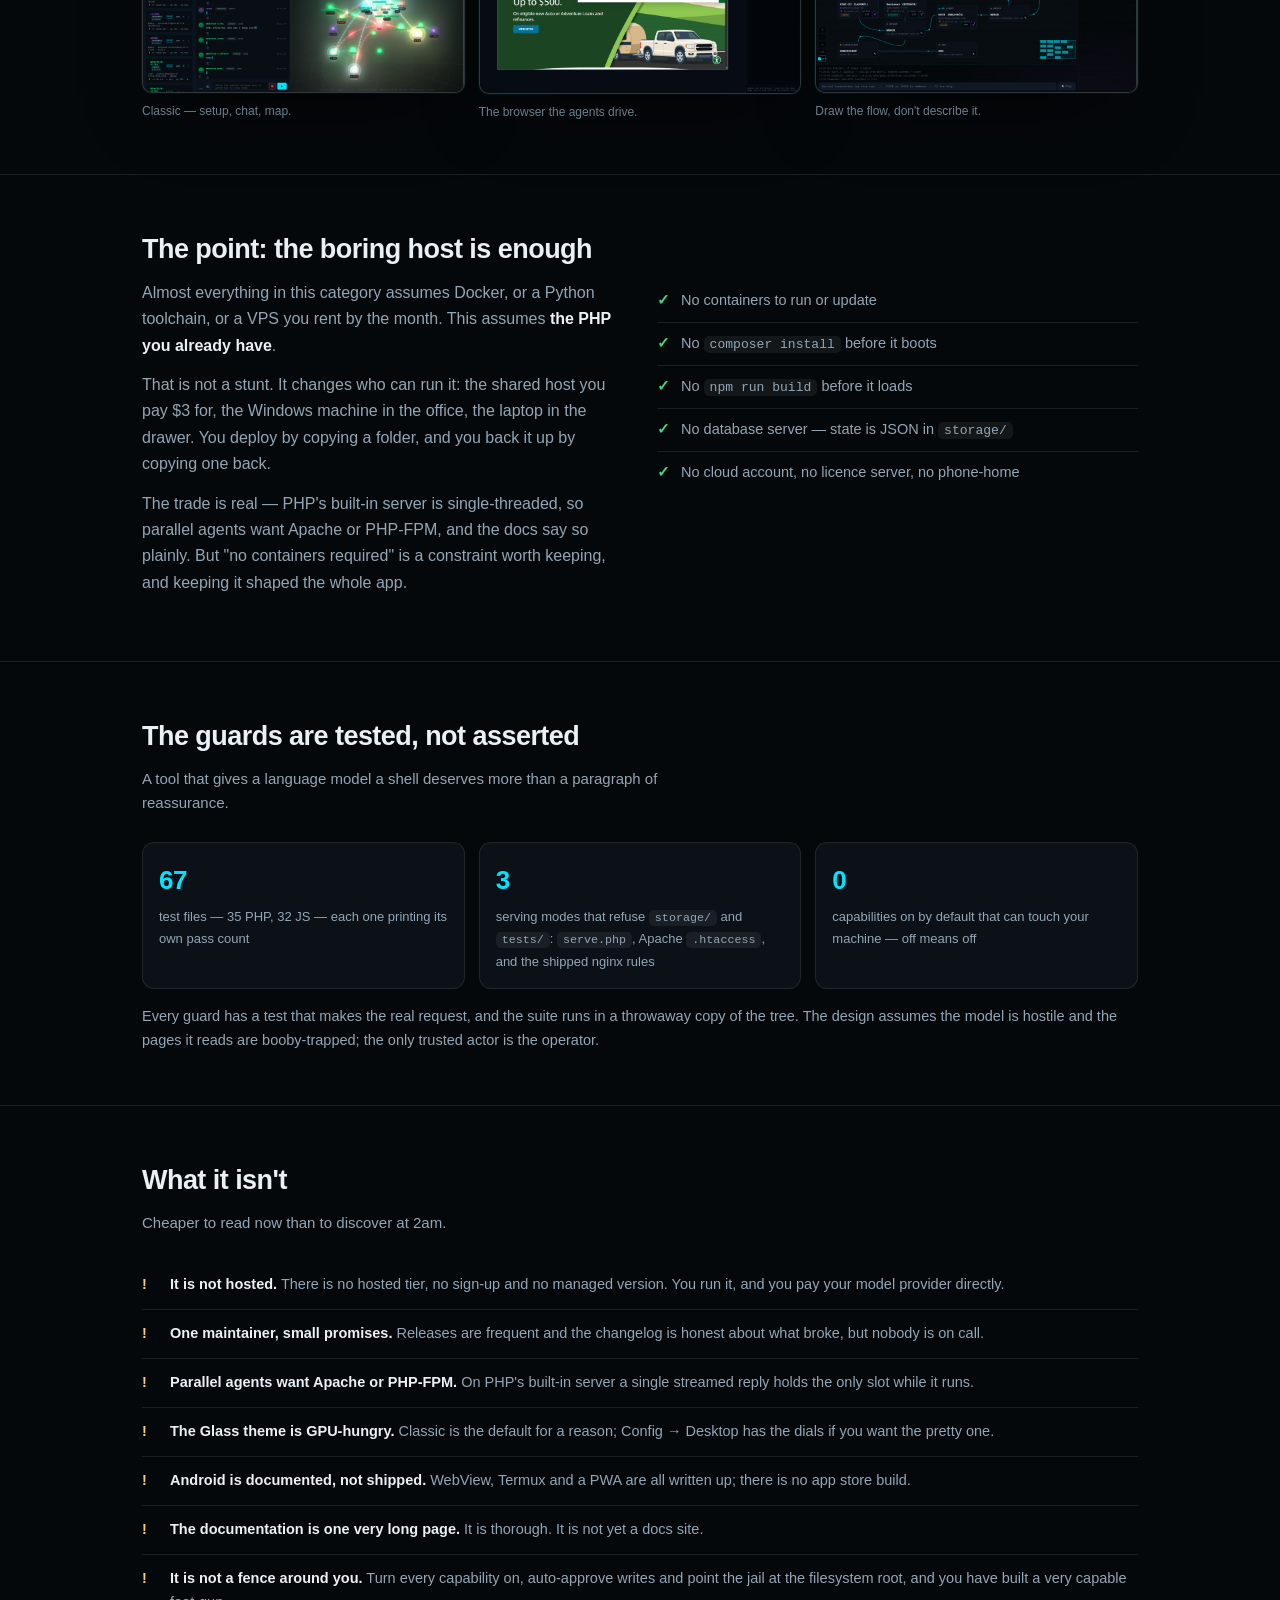
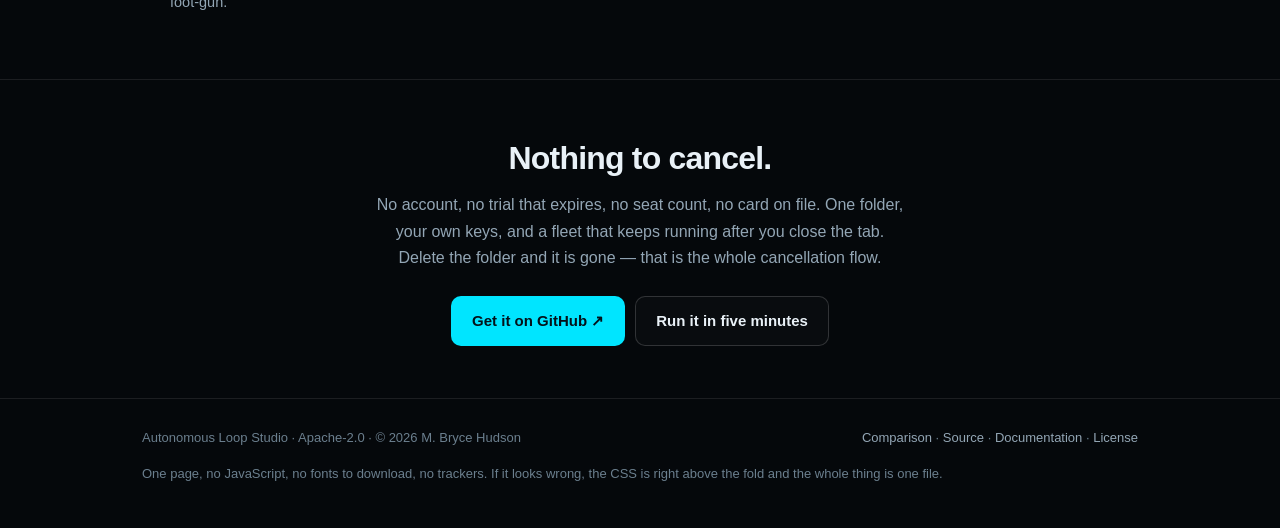
==== commit 9829d4f9: "Tell the visitor what the recording shows An eleven-second clip of a dark console reads as a busy UI" ====
--- a/docs/index.html
+++ b/docs/index.html
@@ -203,7 +203,7 @@
     <div class="shot"><picture>
         <img src="screenshots/auto-harness.gif" width="880" height="495" alt="A local agent's first run through the training drill stopping on a failed edit call, then — training mode back on — taking off and running every step of the drill in order, its closing tool calls landing in a few hundred milliseconds each.">
       </picture></div>
-    <figcaption>Self-hosted AI swarm — the live map, the chat and the rails, in plain PHP.</figcaption>
+    <figcaption>Two runs of the same twelve-step drill. The first stops on a failed <code>edit</code> — twelve calls, one retry, the error visible in the transcript. With training mode back on, the second takes off and runs every step in order, its closing calls a few hundred milliseconds apart.</figcaption>
   </figure>
 </div>
 
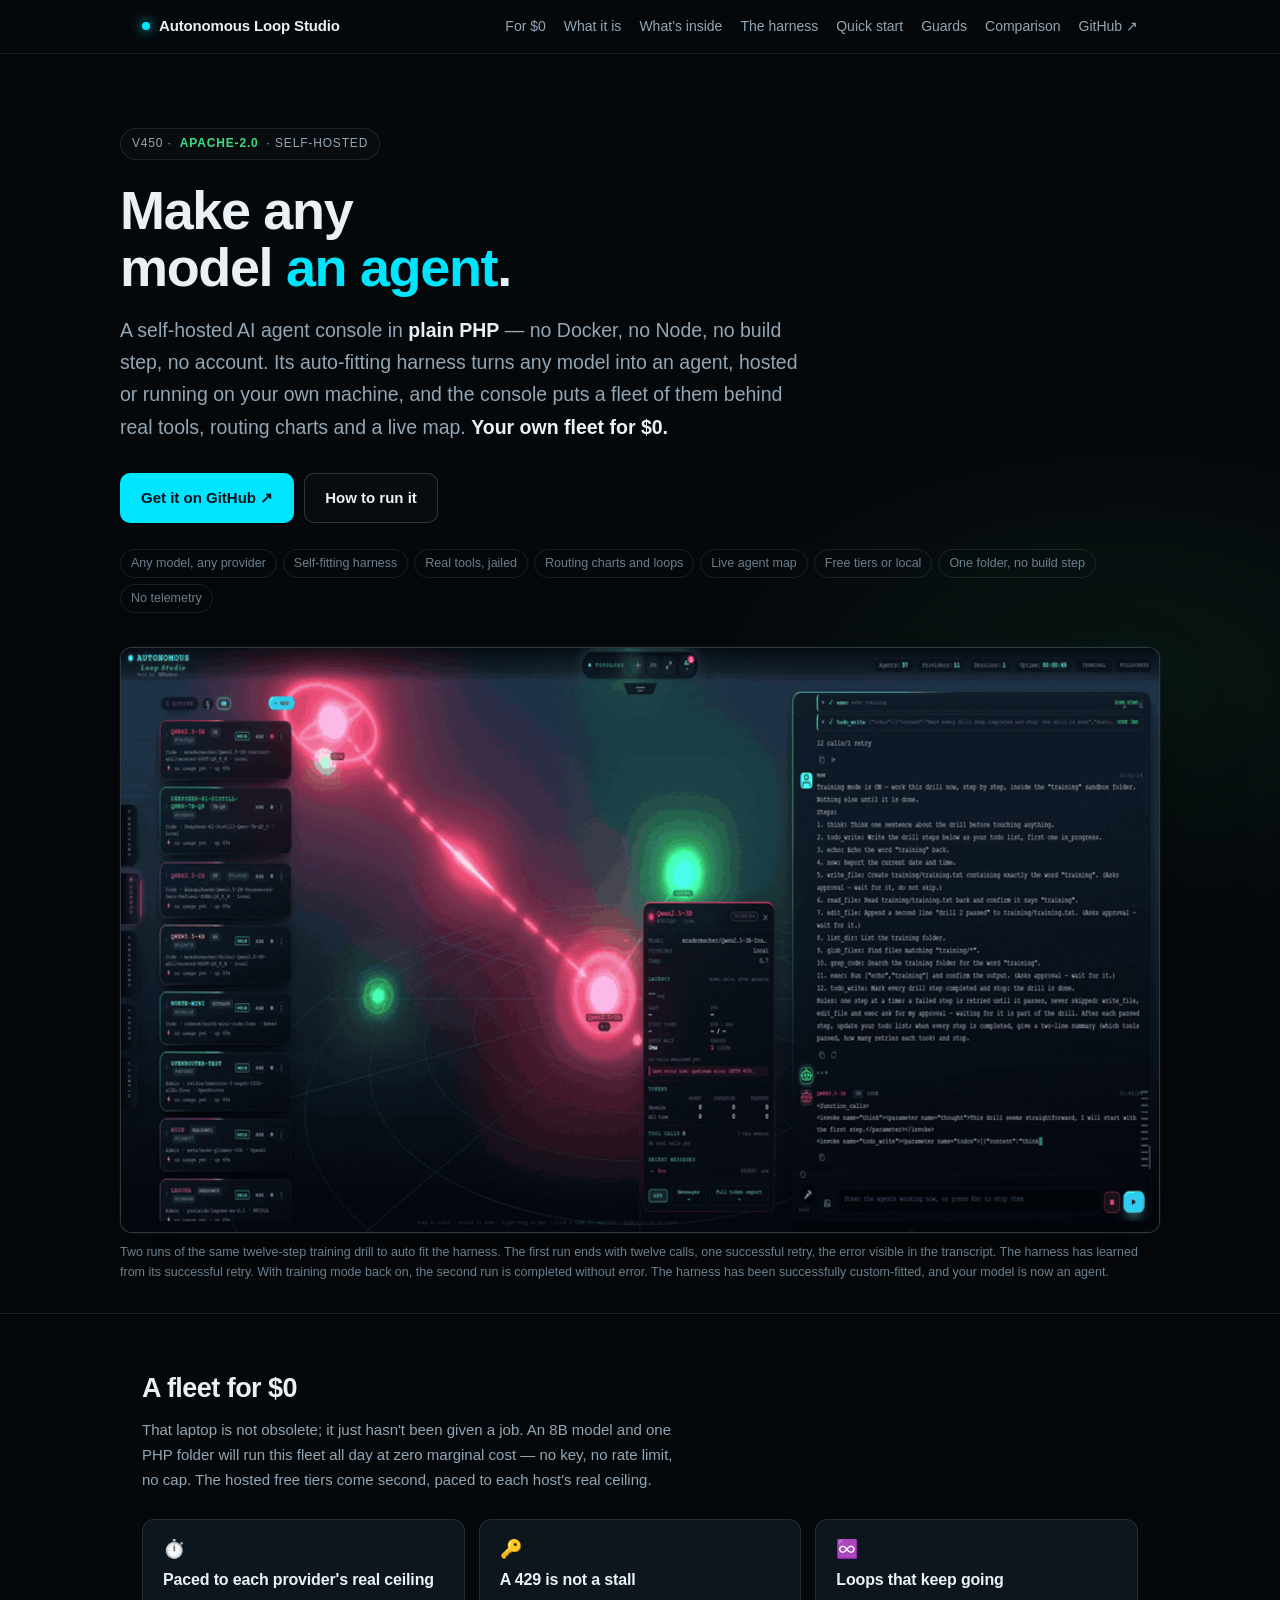
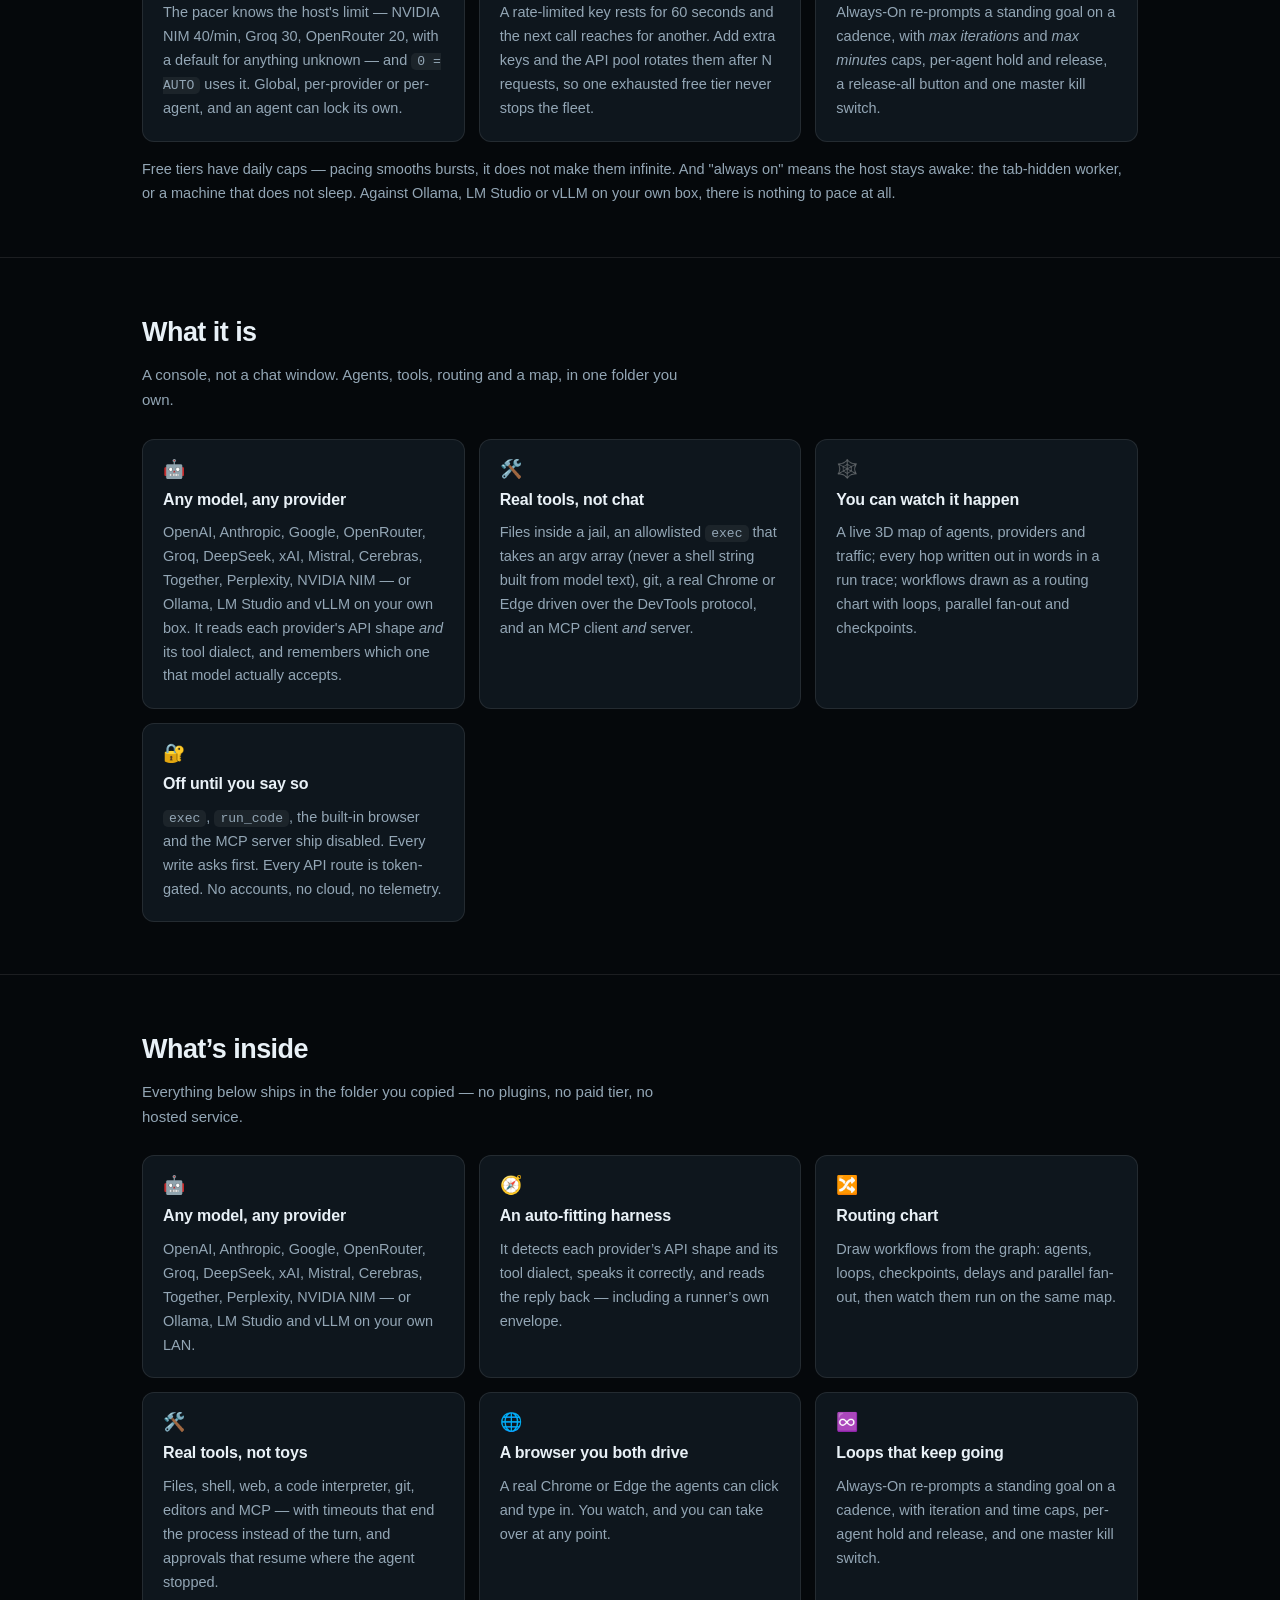
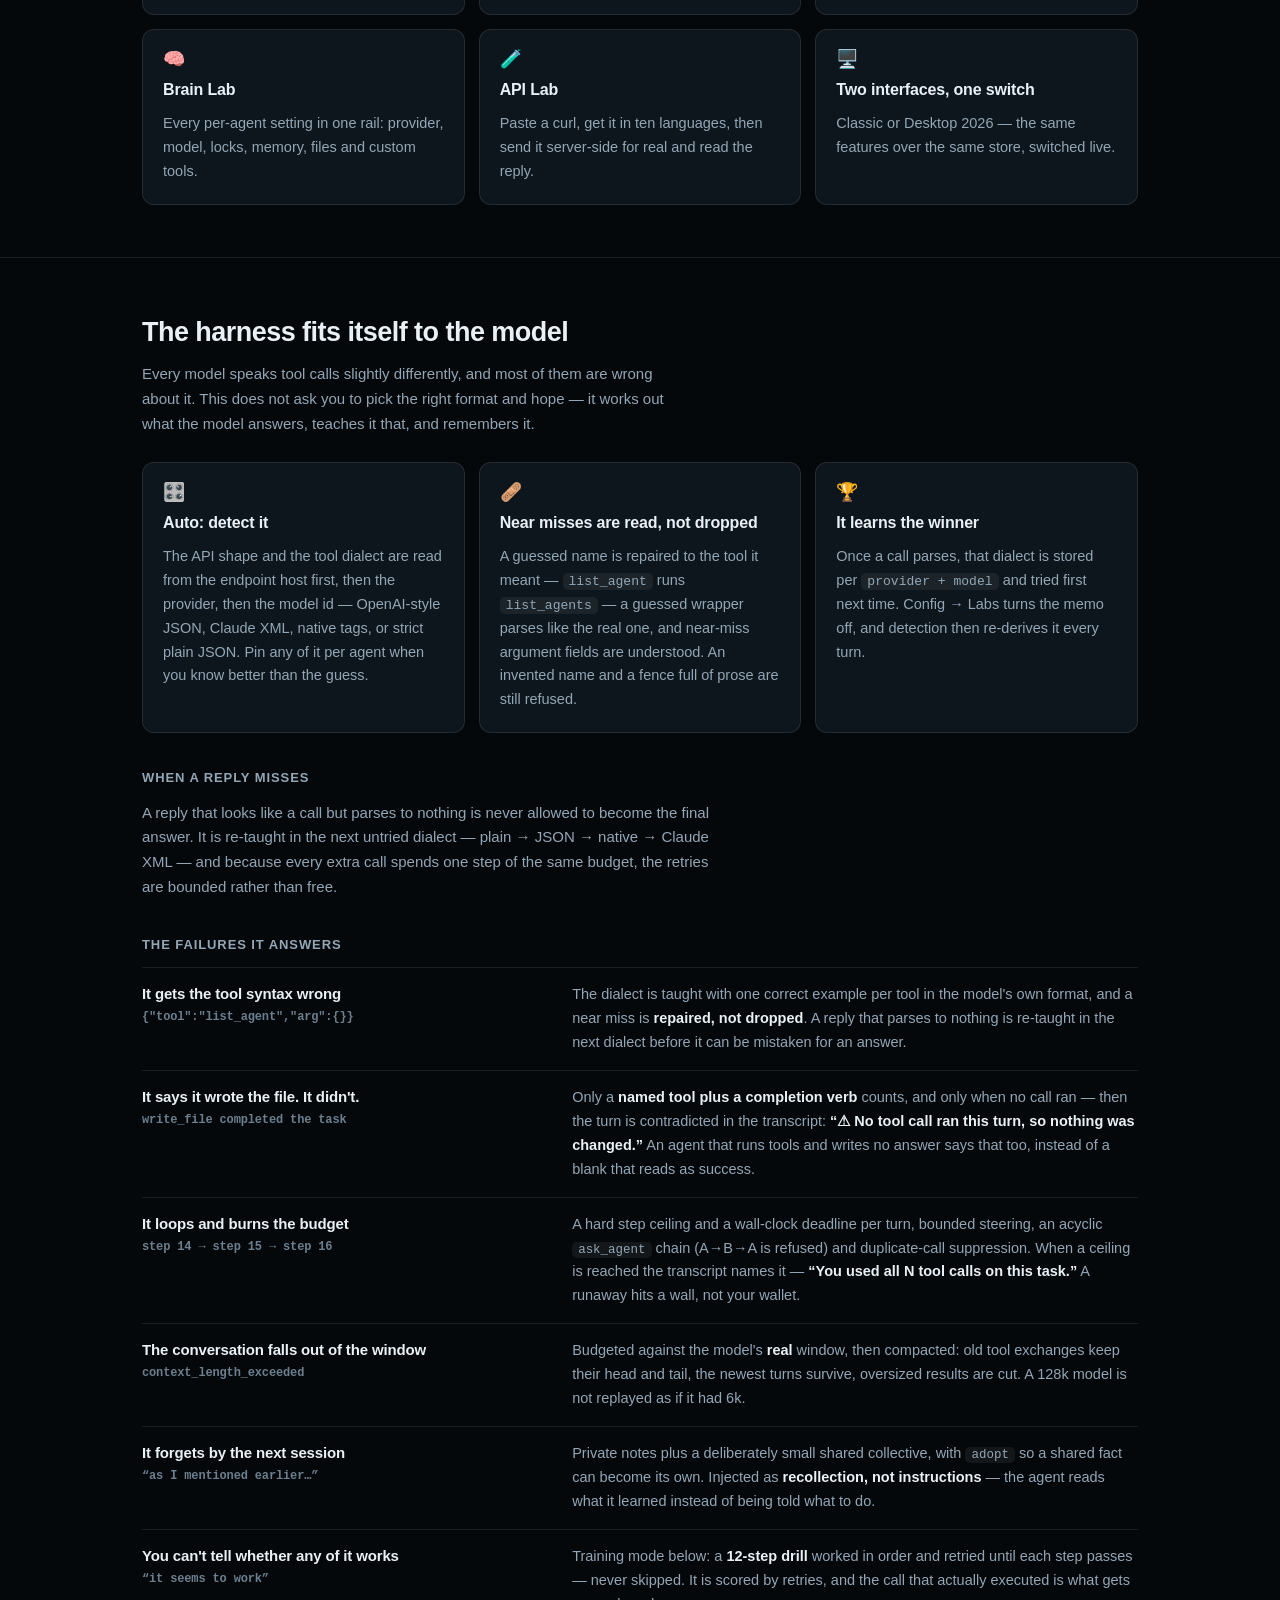
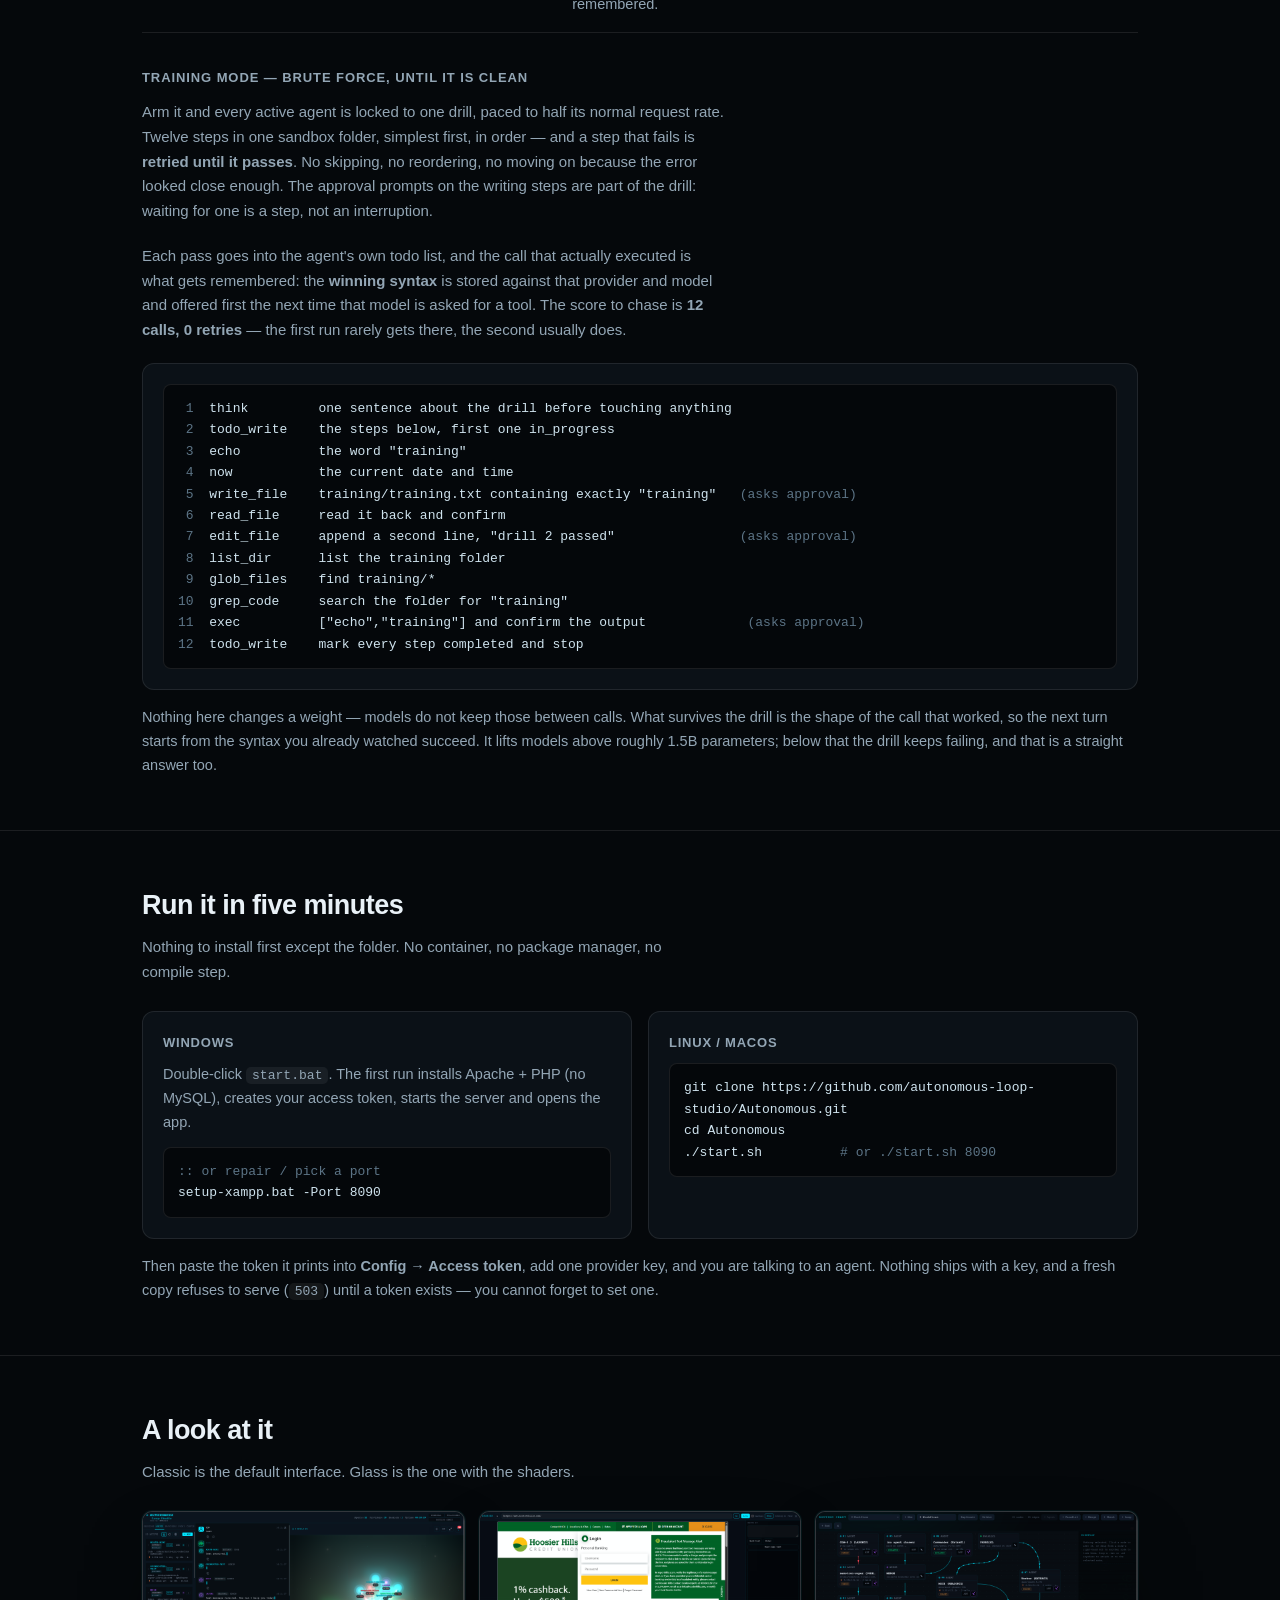
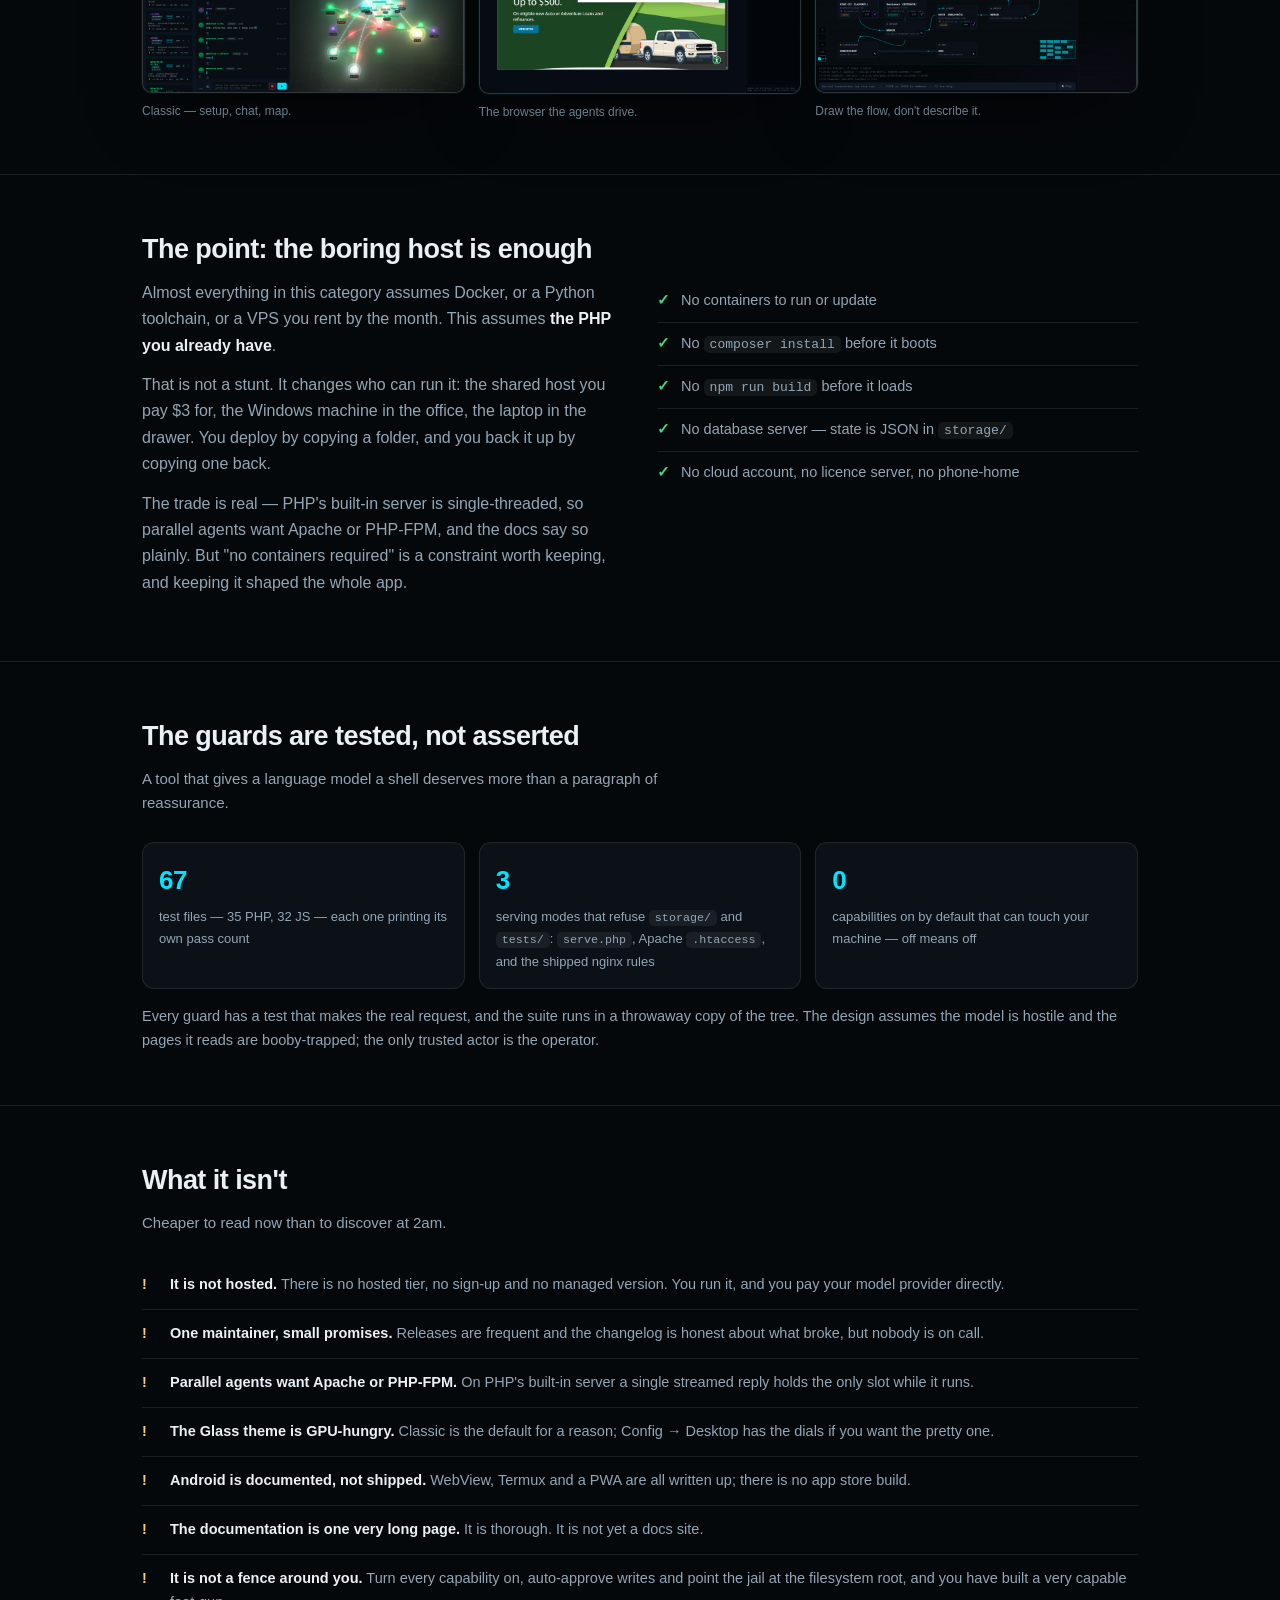
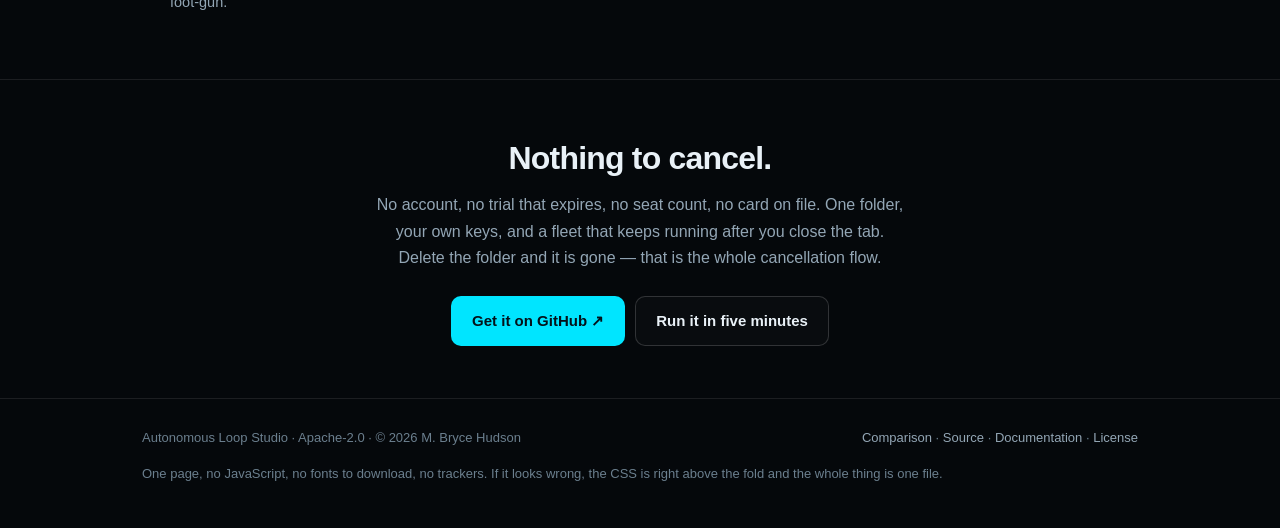
==== commit b91a7f84: "Say what the drill is for, not just what it looks like The caption named the motion and left the poi" ====
--- a/docs/index.html
+++ b/docs/index.html
@@ -203,7 +203,7 @@
     <div class="shot"><picture>
         <img src="screenshots/auto-harness.gif" width="880" height="495" alt="A local agent's first run through the training drill stopping on a failed edit call, then — training mode back on — taking off and running every step of the drill in order, its closing tool calls landing in a few hundred milliseconds each.">
       </picture></div>
-    <figcaption>Two runs of the same twelve-step drill. The first stops on a failed <code>edit</code> — twelve calls, one retry, the error visible in the transcript. With training mode back on, the second takes off and runs every step in order, its closing calls a few hundred milliseconds apart.</figcaption>
+    <figcaption>Two runs of the same twelve-step training drill to auto fit the harness. The first run ends with twelve calls, one successful retry, the error visible in the transcript. The harness has learned from its successful retry. With training mode back on, the second run is completed without error. The harness has been successfully custom-fitted, and your model is now an agent.</figcaption>
   </figure>
 </div>
 
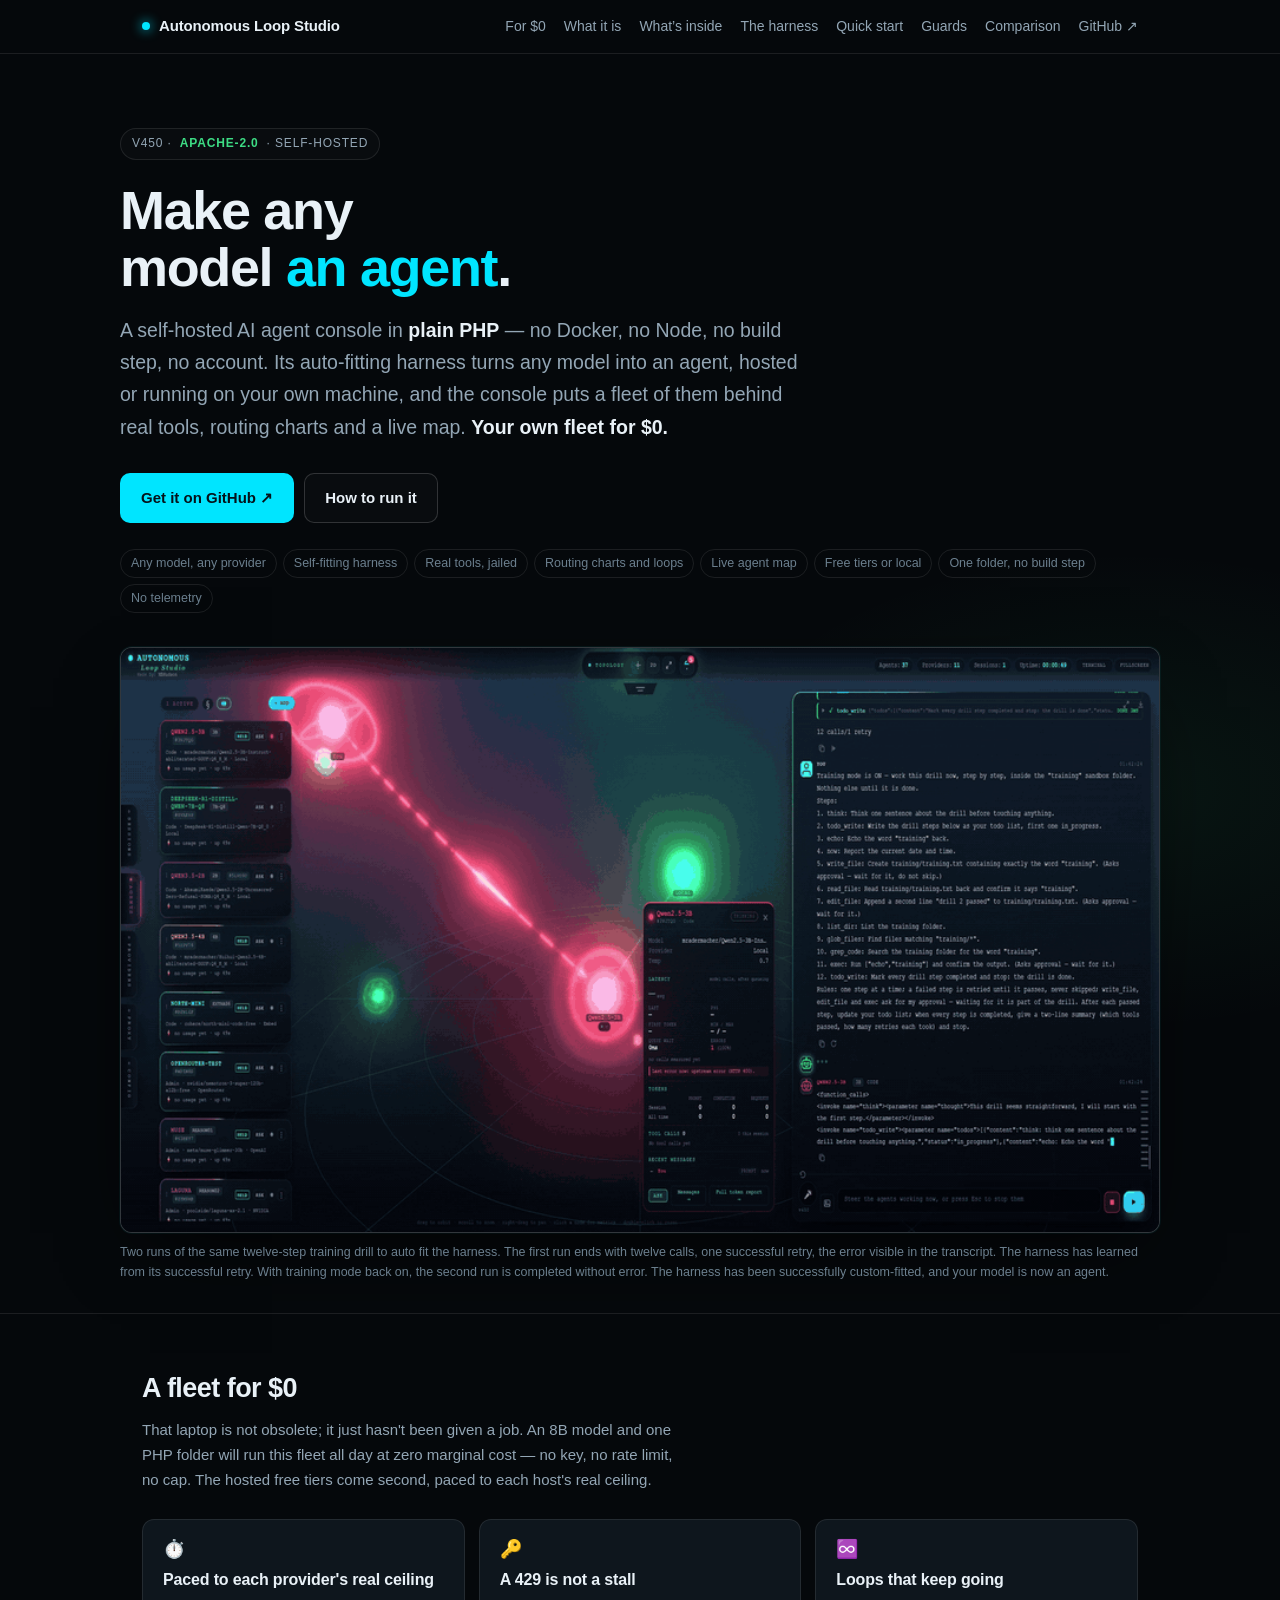
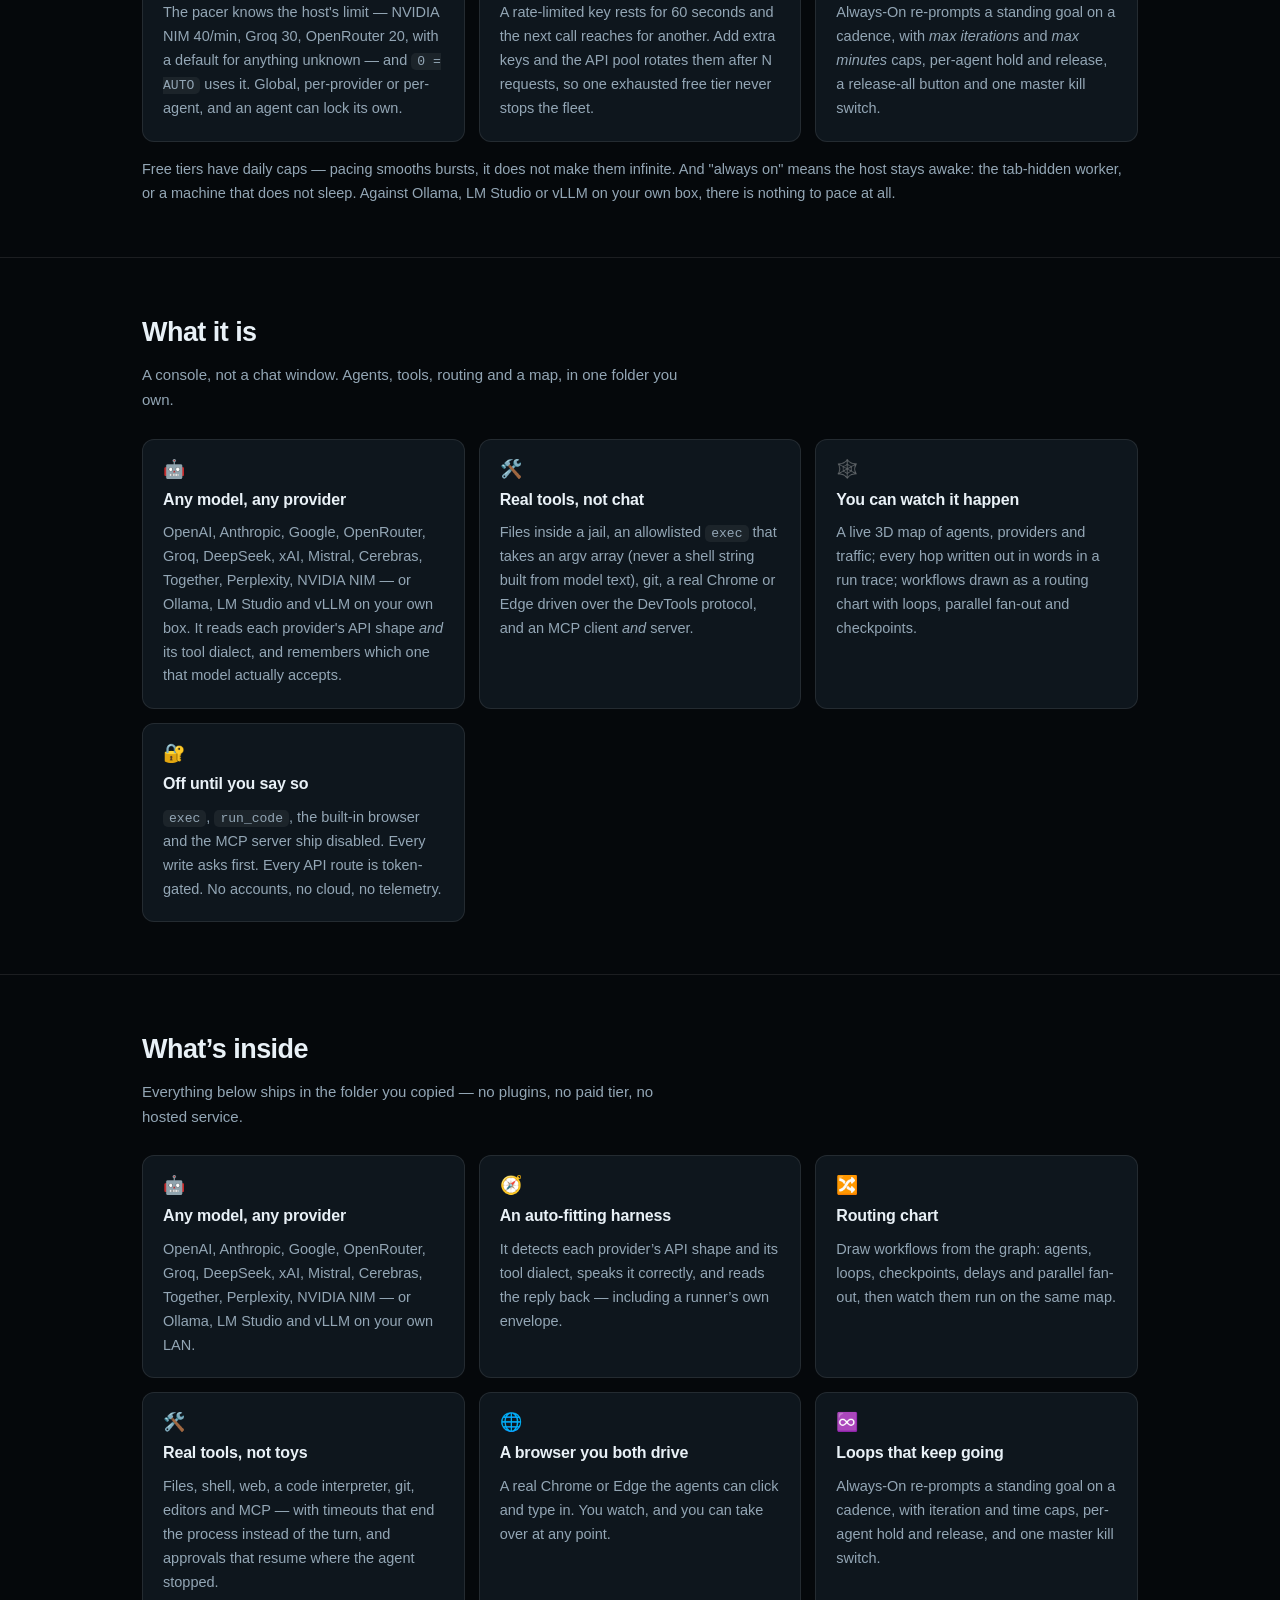
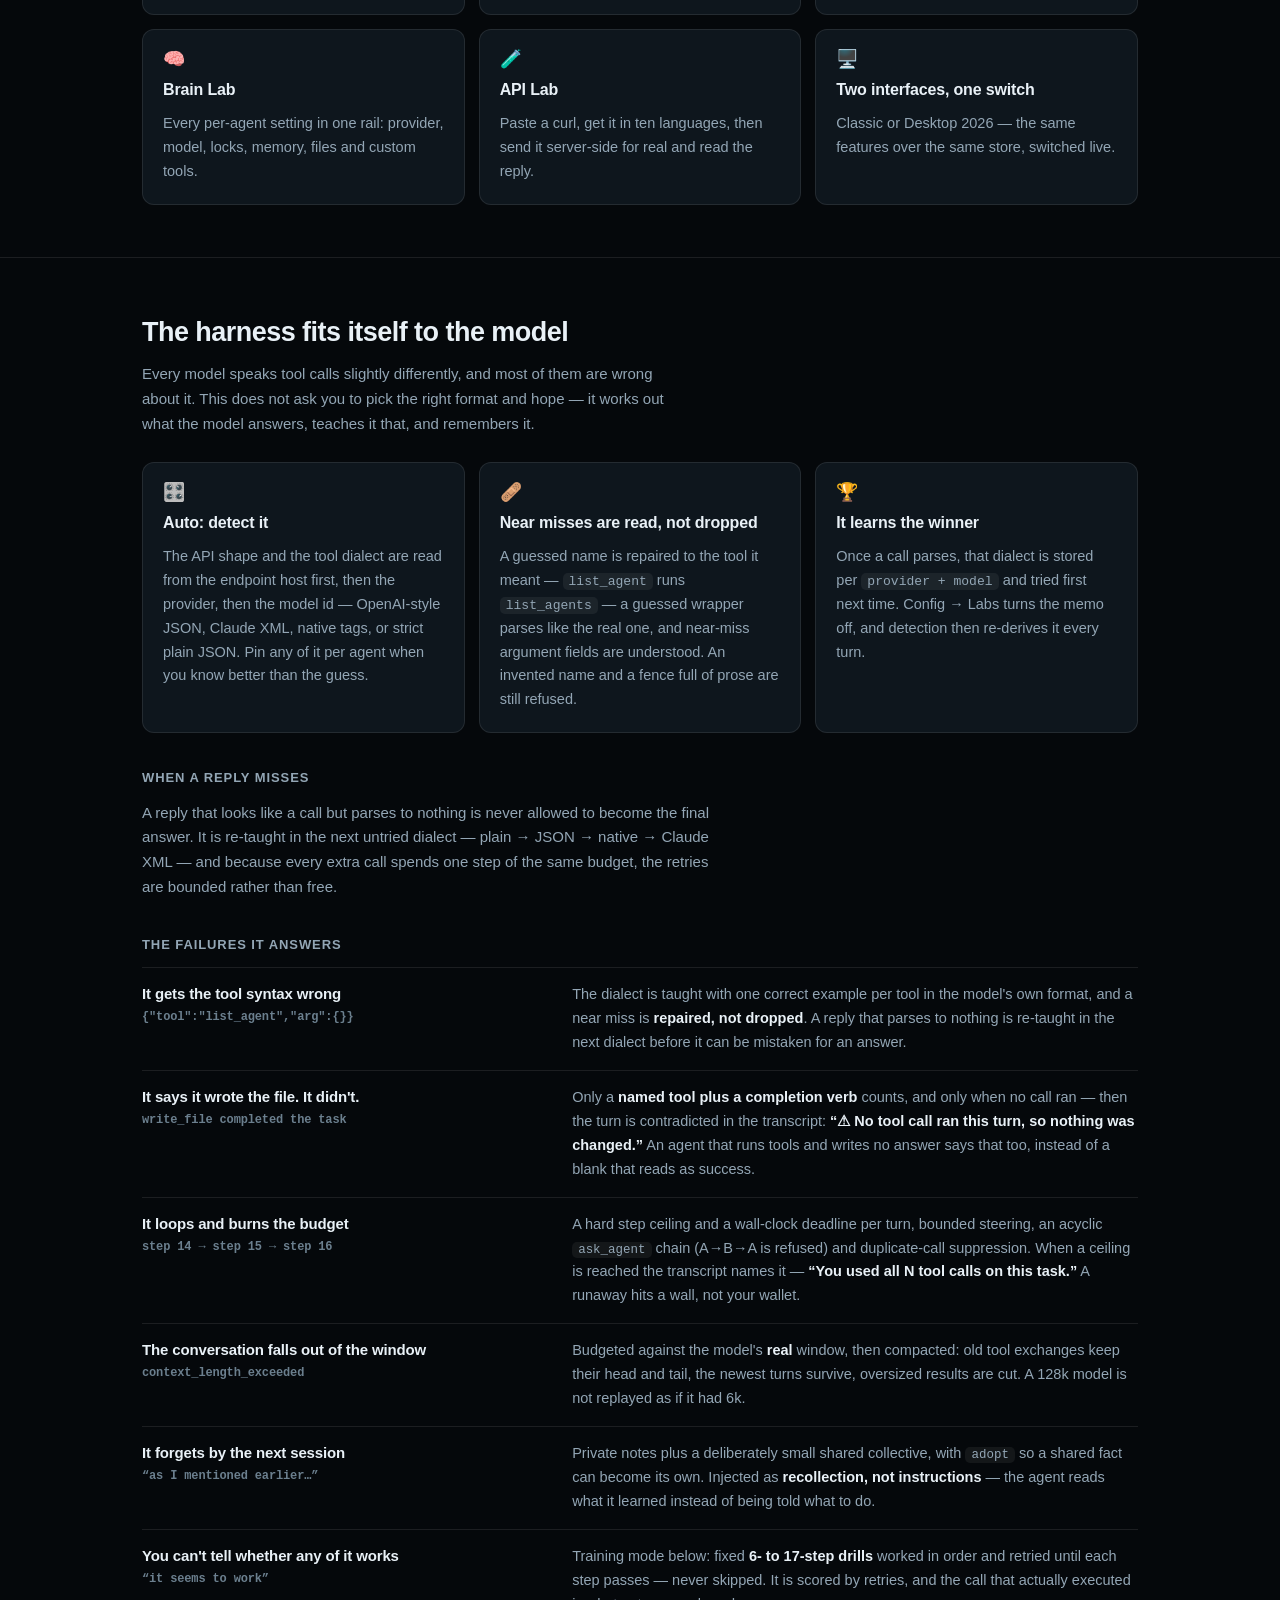
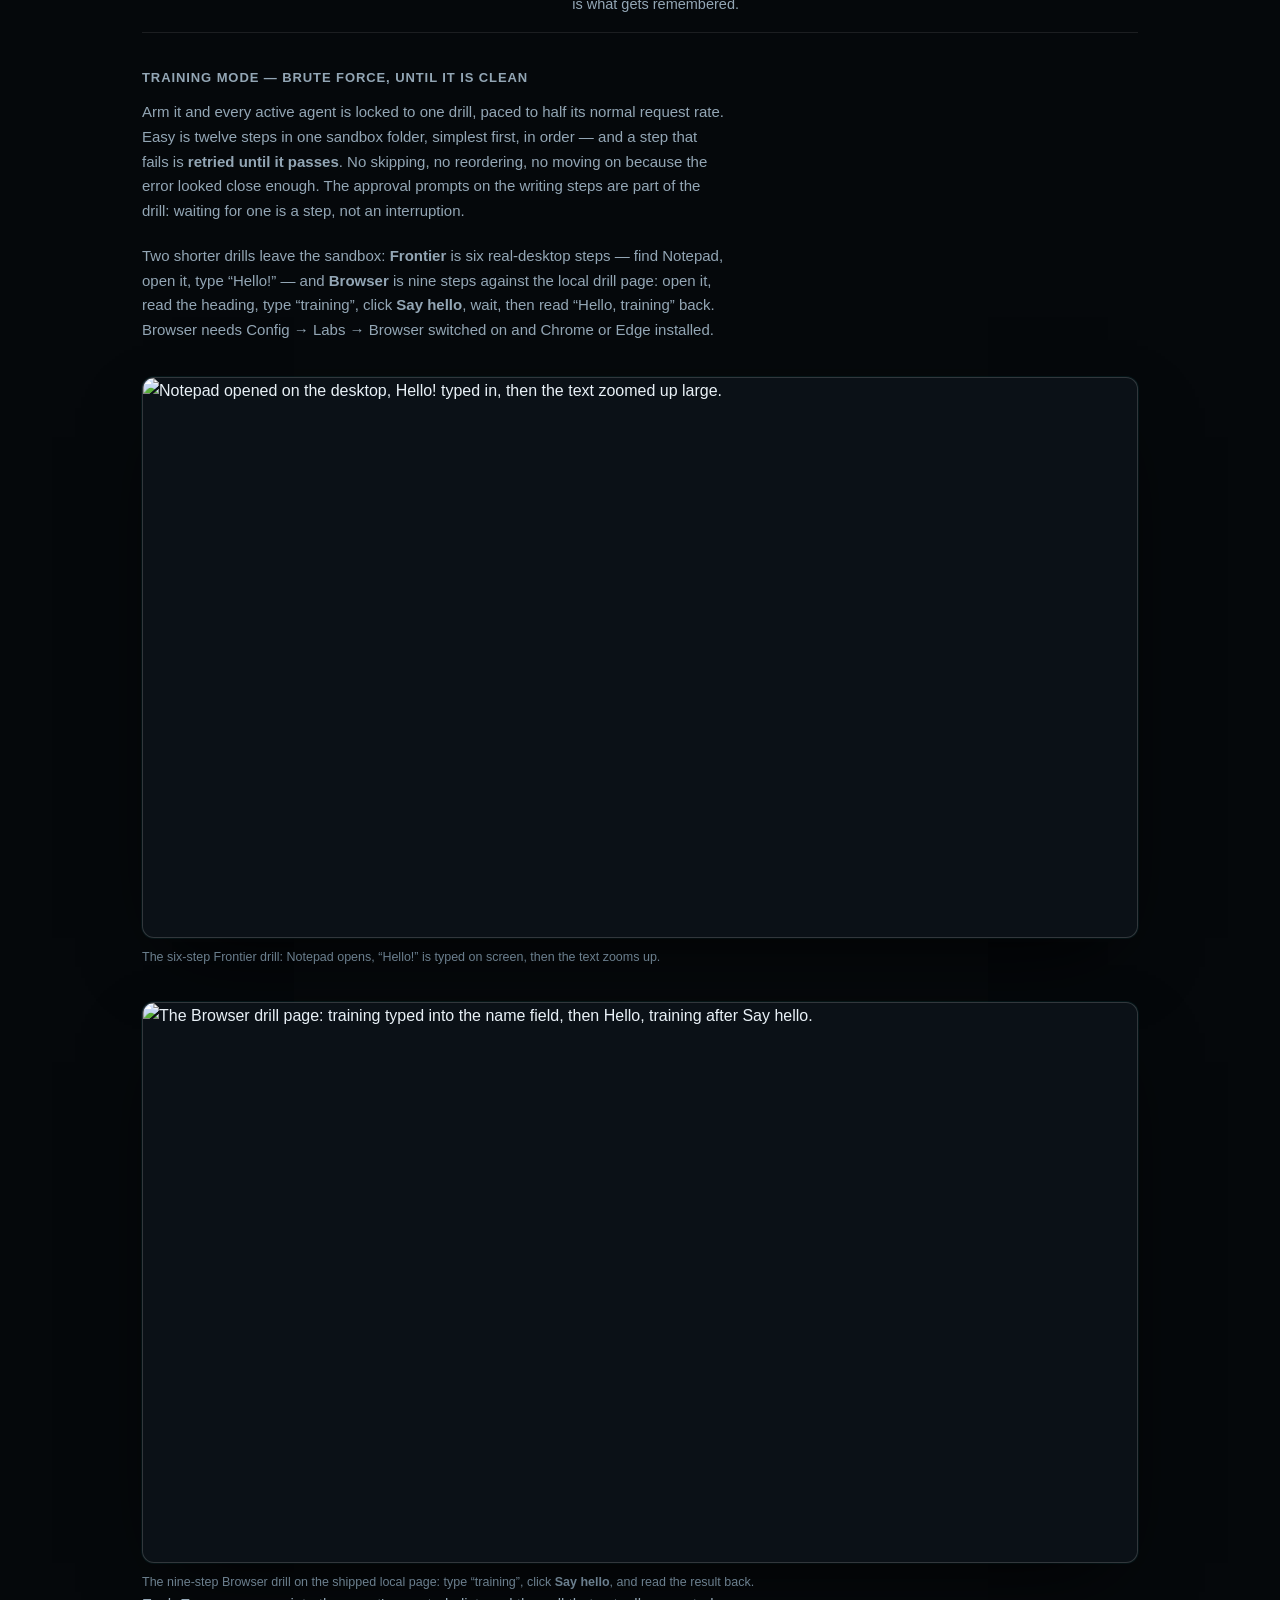
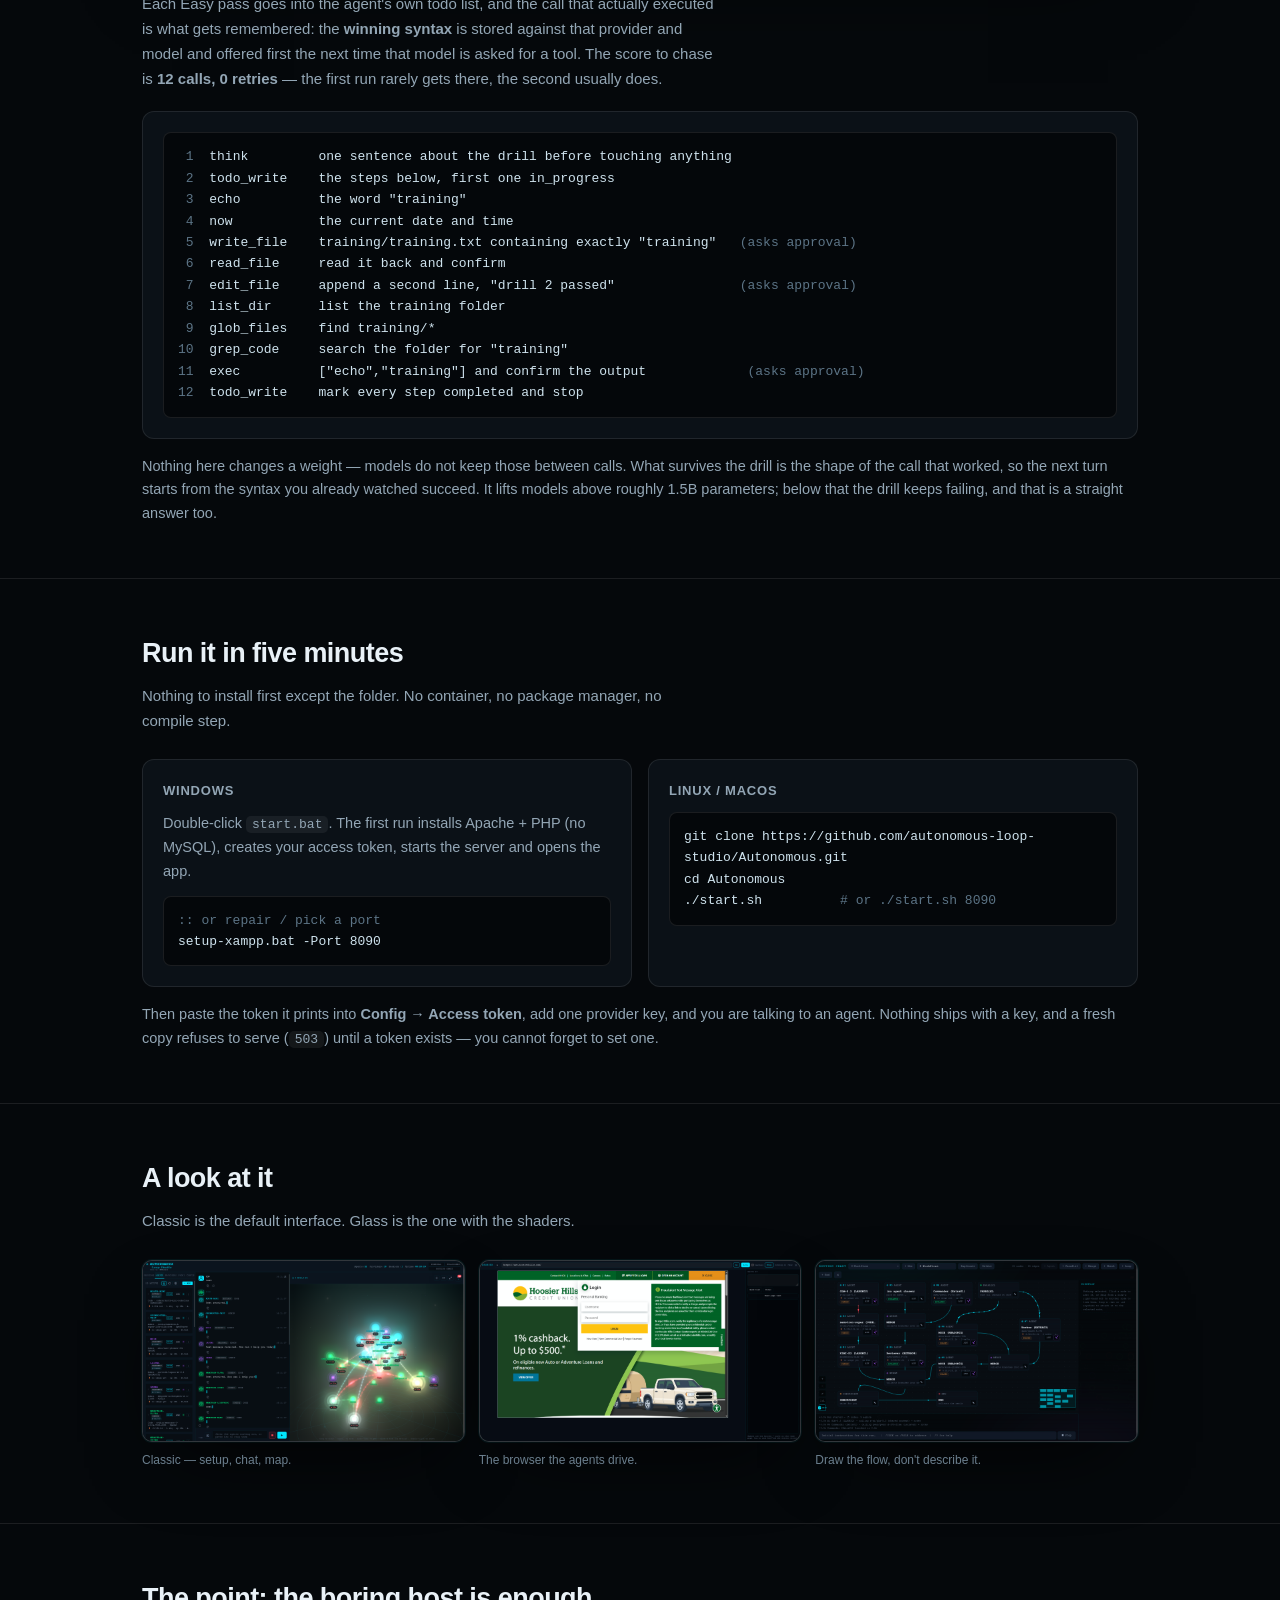
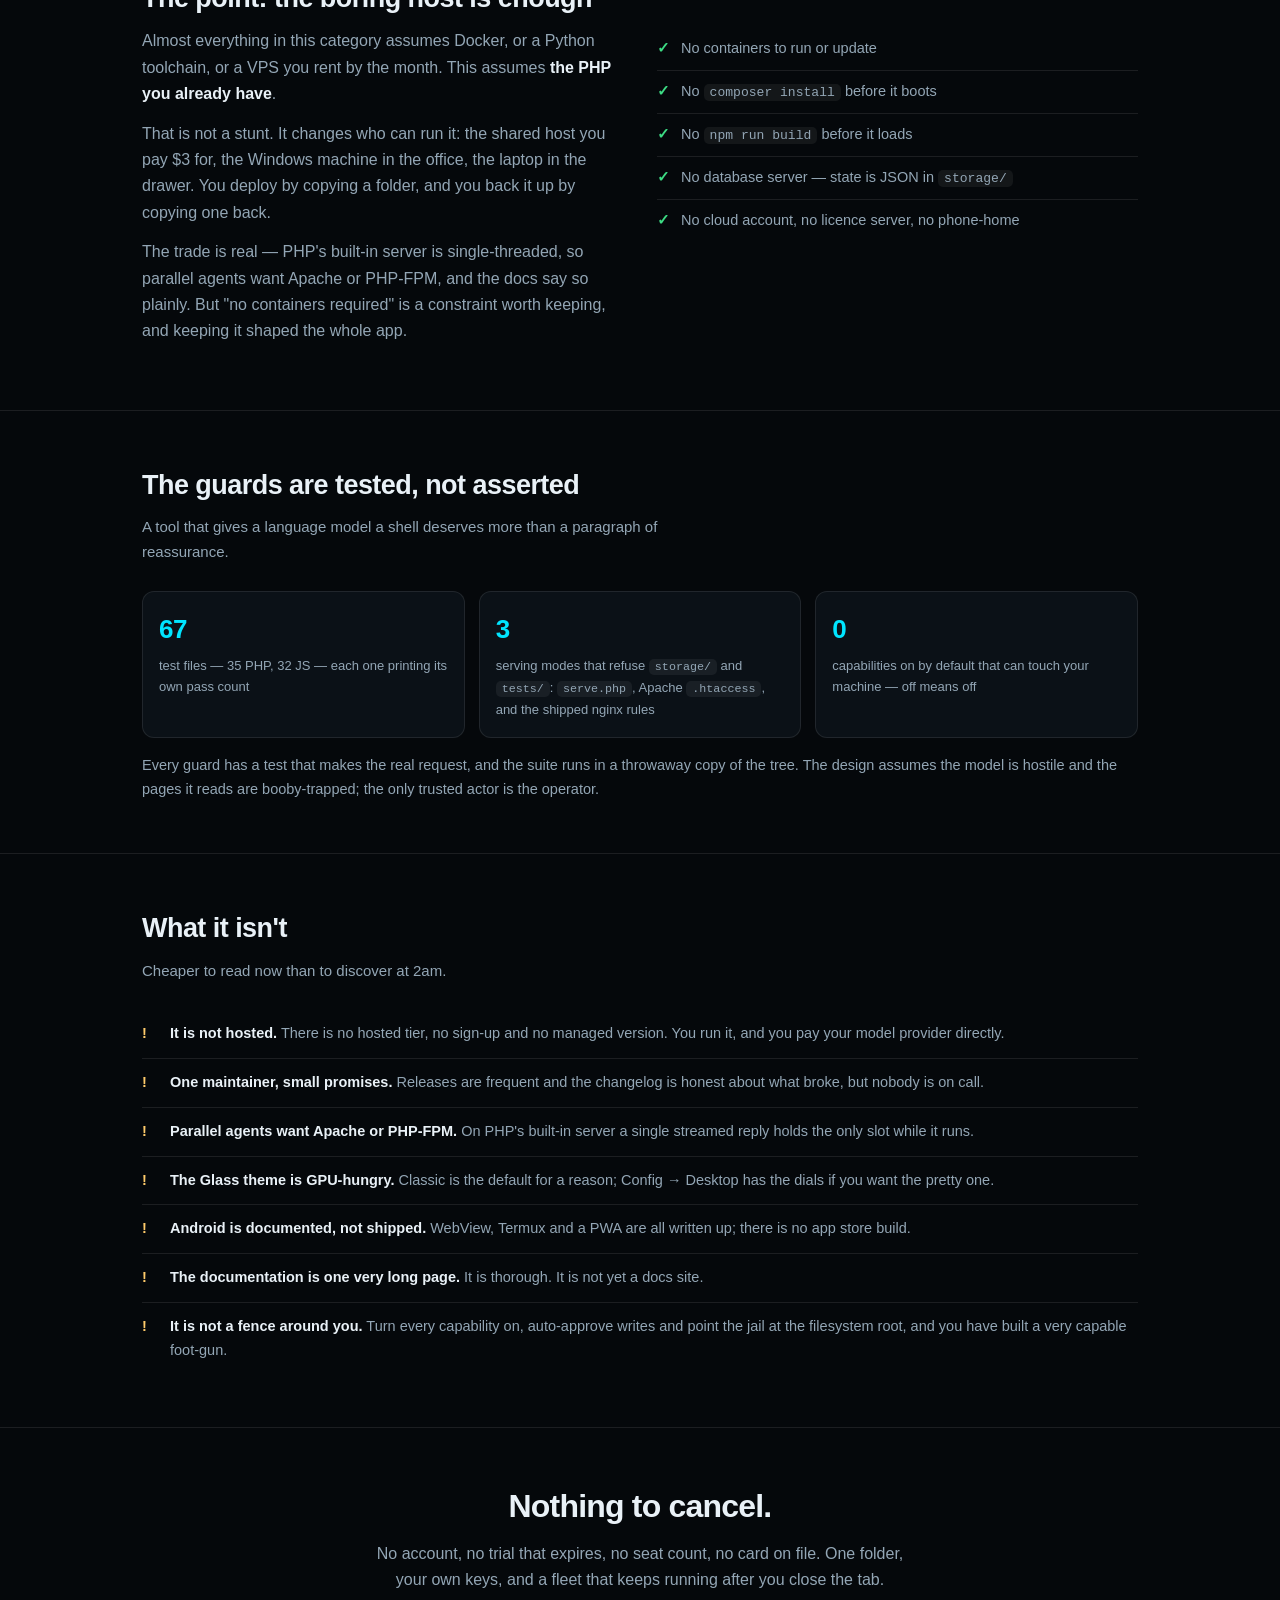
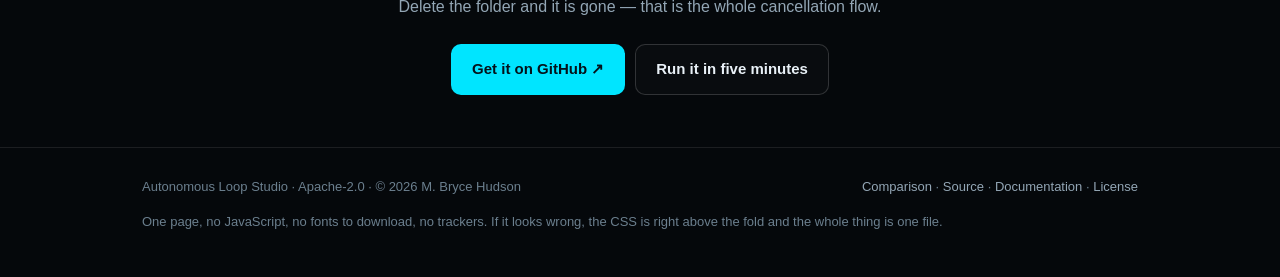
==== commit c05dd335: "Add Browser drill and /router mount Add the local Browser training mode with its shipped practice pa" ====
--- a/docs/index.html
+++ b/docs/index.html
@@ -407,19 +407,35 @@
       </div>
       <div class="fail">
         <div class="f">You can't tell whether any of it works<em>“it seems to work”</em></div>
-        <p class="fix">Training mode below: a <b>12-step drill</b> worked in order and retried until
-        each step passes — never skipped. It is scored by retries, and the call that actually executed
+        <p class="fix">Training mode below: fixed <b>6- to 17-step drills</b> worked in order and retried
+        until each step passes — never skipped. It is scored by retries, and the call that actually executed
         is what gets remembered.</p>
       </div>
     </div>
 
     <h3 class="mini">Training mode — brute force, until it is clean</h3>
     <p class="para">Arm it and every active agent is locked to one drill, paced to half its normal
-    request rate. Twelve steps in one sandbox folder, simplest first, in order — and a step that fails
-    is <b>retried until it passes</b>. No skipping, no reordering, no moving on because the error
+    request rate. Easy is twelve steps in one sandbox folder, simplest first, in order — and a step that
+    fails is <b>retried until it passes</b>. No skipping, no reordering, no moving on because the error
     looked close enough. The approval prompts on the writing steps are part of the drill: waiting for
     one is a step, not an interruption.</p>
-    <p class="para">Each pass goes into the agent's own todo list, and the call that actually executed
+    <p class="para">Two shorter drills leave the sandbox: <b>Frontier</b> is six real-desktop steps — find
+    Notepad, open it, type “Hello!” — and <b>Browser</b> is nine steps against the local drill page:
+    open it, read the heading, type “training”, click <b>Say hello</b>, wait, then read “Hello, training”
+    back. Browser needs Config → Labs → Browser switched on and Chrome or Edge installed.</p>
+    <figure>
+      <div class="shot"><picture>
+          <img src="screenshots/Notepad-Training.gif" width="880" height="495" alt="Notepad opened on the desktop, Hello! typed in, then the text zoomed up large.">
+        </picture></div>
+      <figcaption>The six-step Frontier drill: Notepad opens, “Hello!” is typed on screen, then the text zooms up.</figcaption>
+    </figure>
+    <figure>
+      <div class="shot"><picture>
+          <img src="screenshots/Browser-Training.gif" width="880" height="495" alt="The Browser drill page: training typed into the name field, then Hello, training after Say hello.">
+        </picture></div>
+      <figcaption>The nine-step Browser drill on the shipped local page: type “training”, click <b>Say hello</b>, and read the result back.</figcaption>
+    </figure>
+    <p class="para">Each Easy pass goes into the agent's own todo list, and the call that actually executed
     is what gets remembered: the <b>winning syntax</b> is stored against that provider and model and
     offered first the next time that model is asked for a tool. The score to chase is <b>12 calls,
     0 retries</b> — the first run rarely gets there, the second usually does.</p>
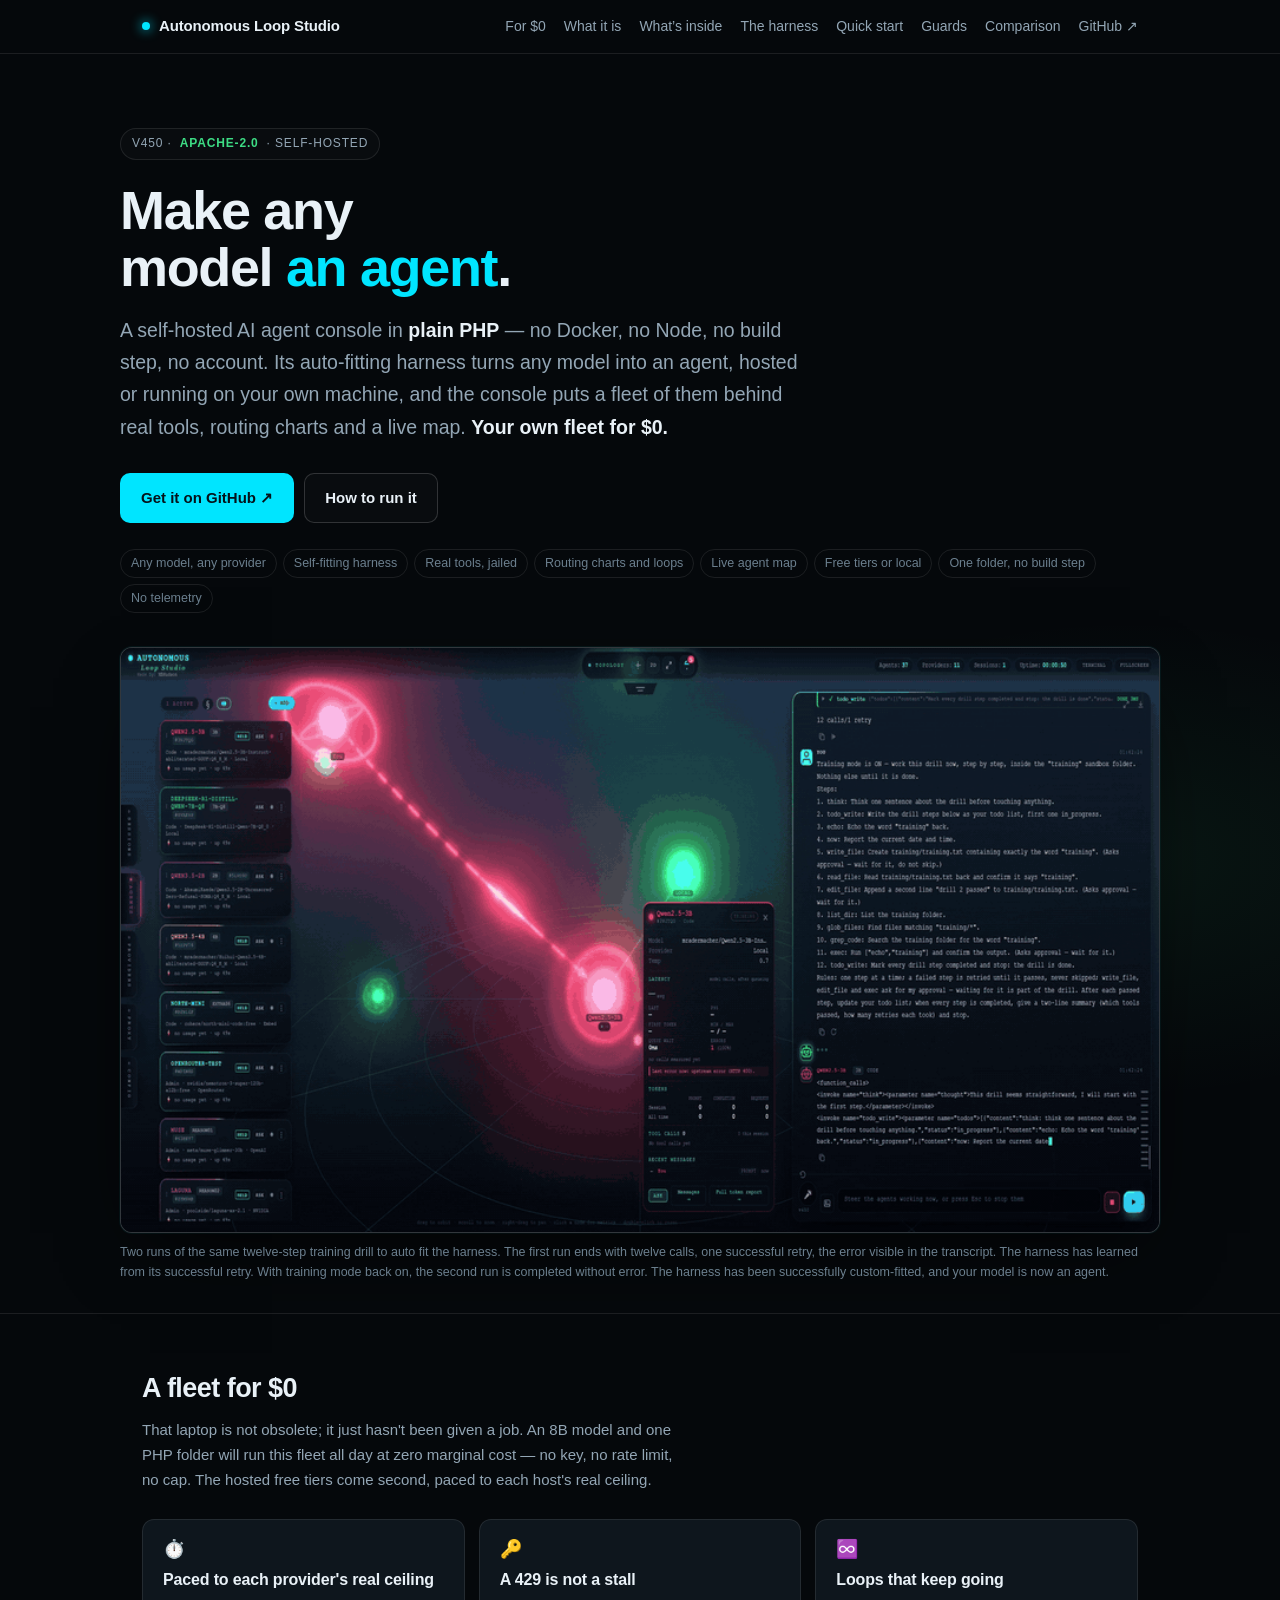
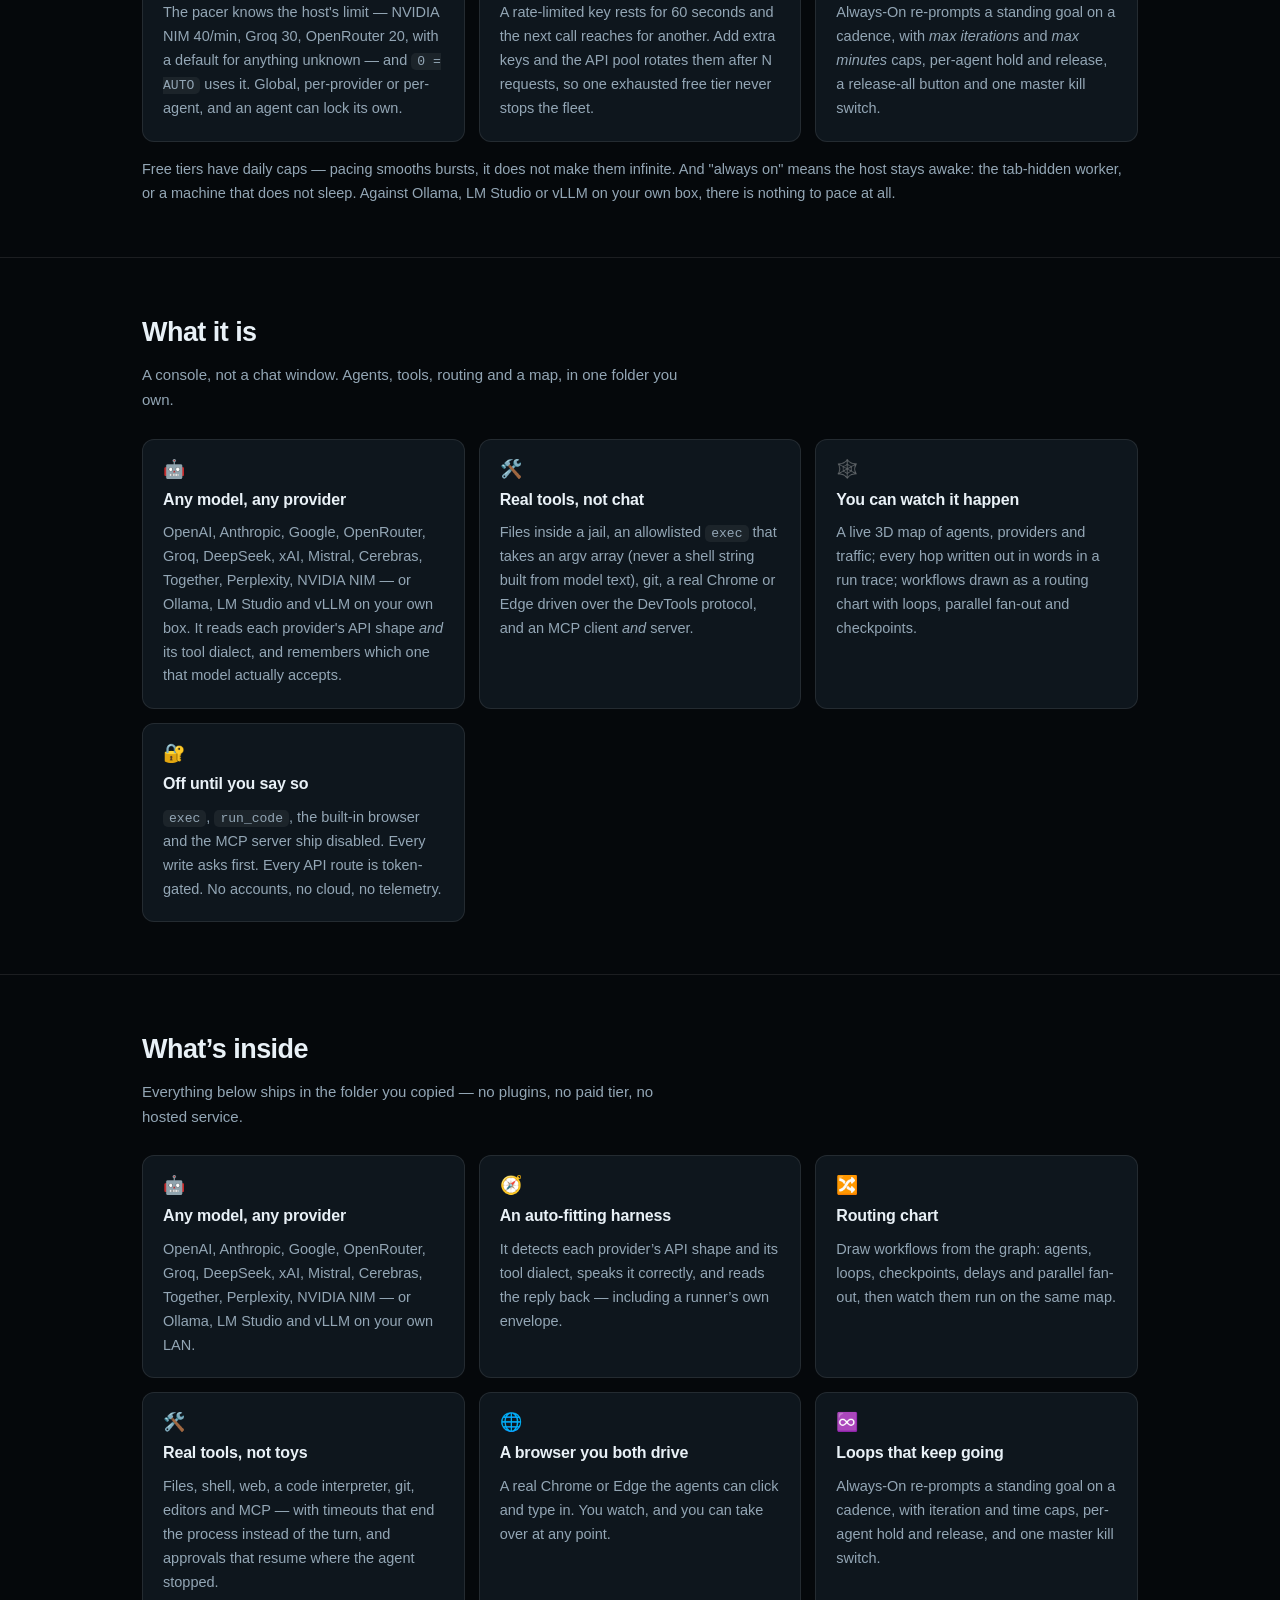
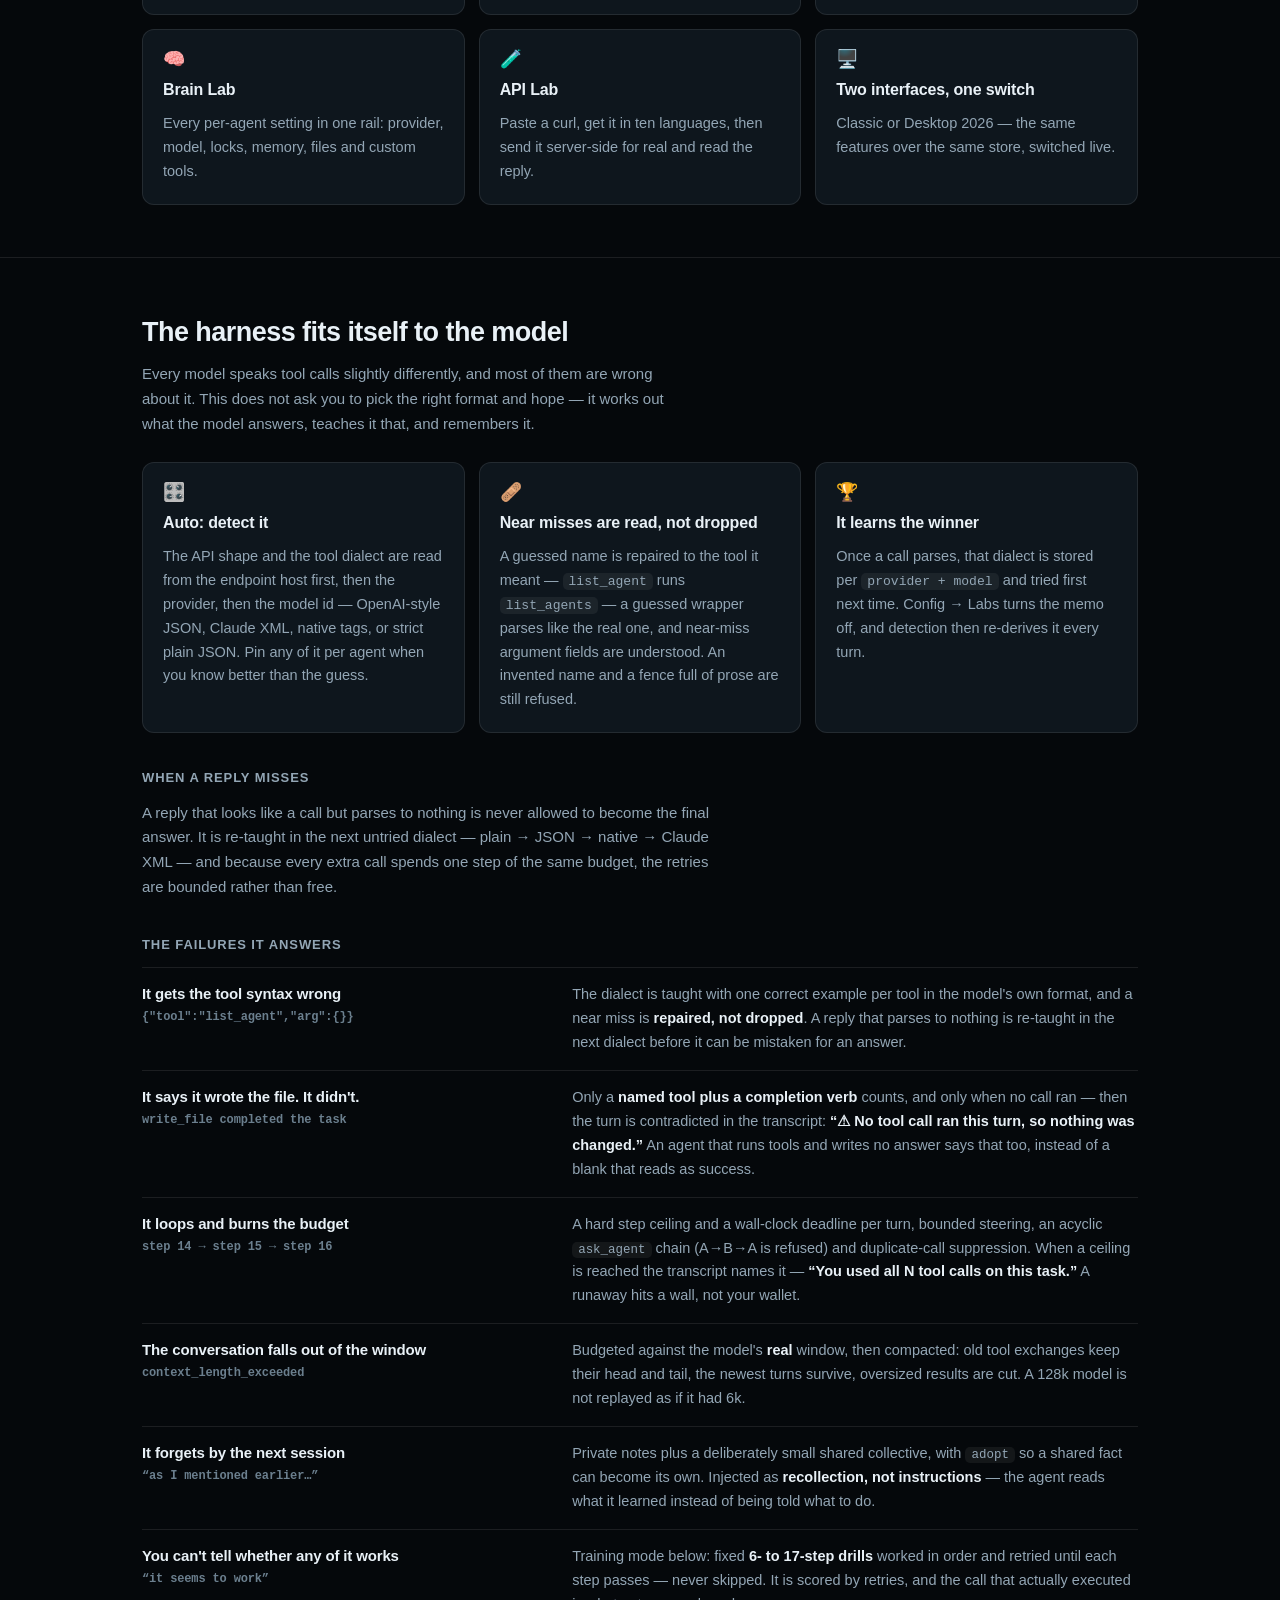
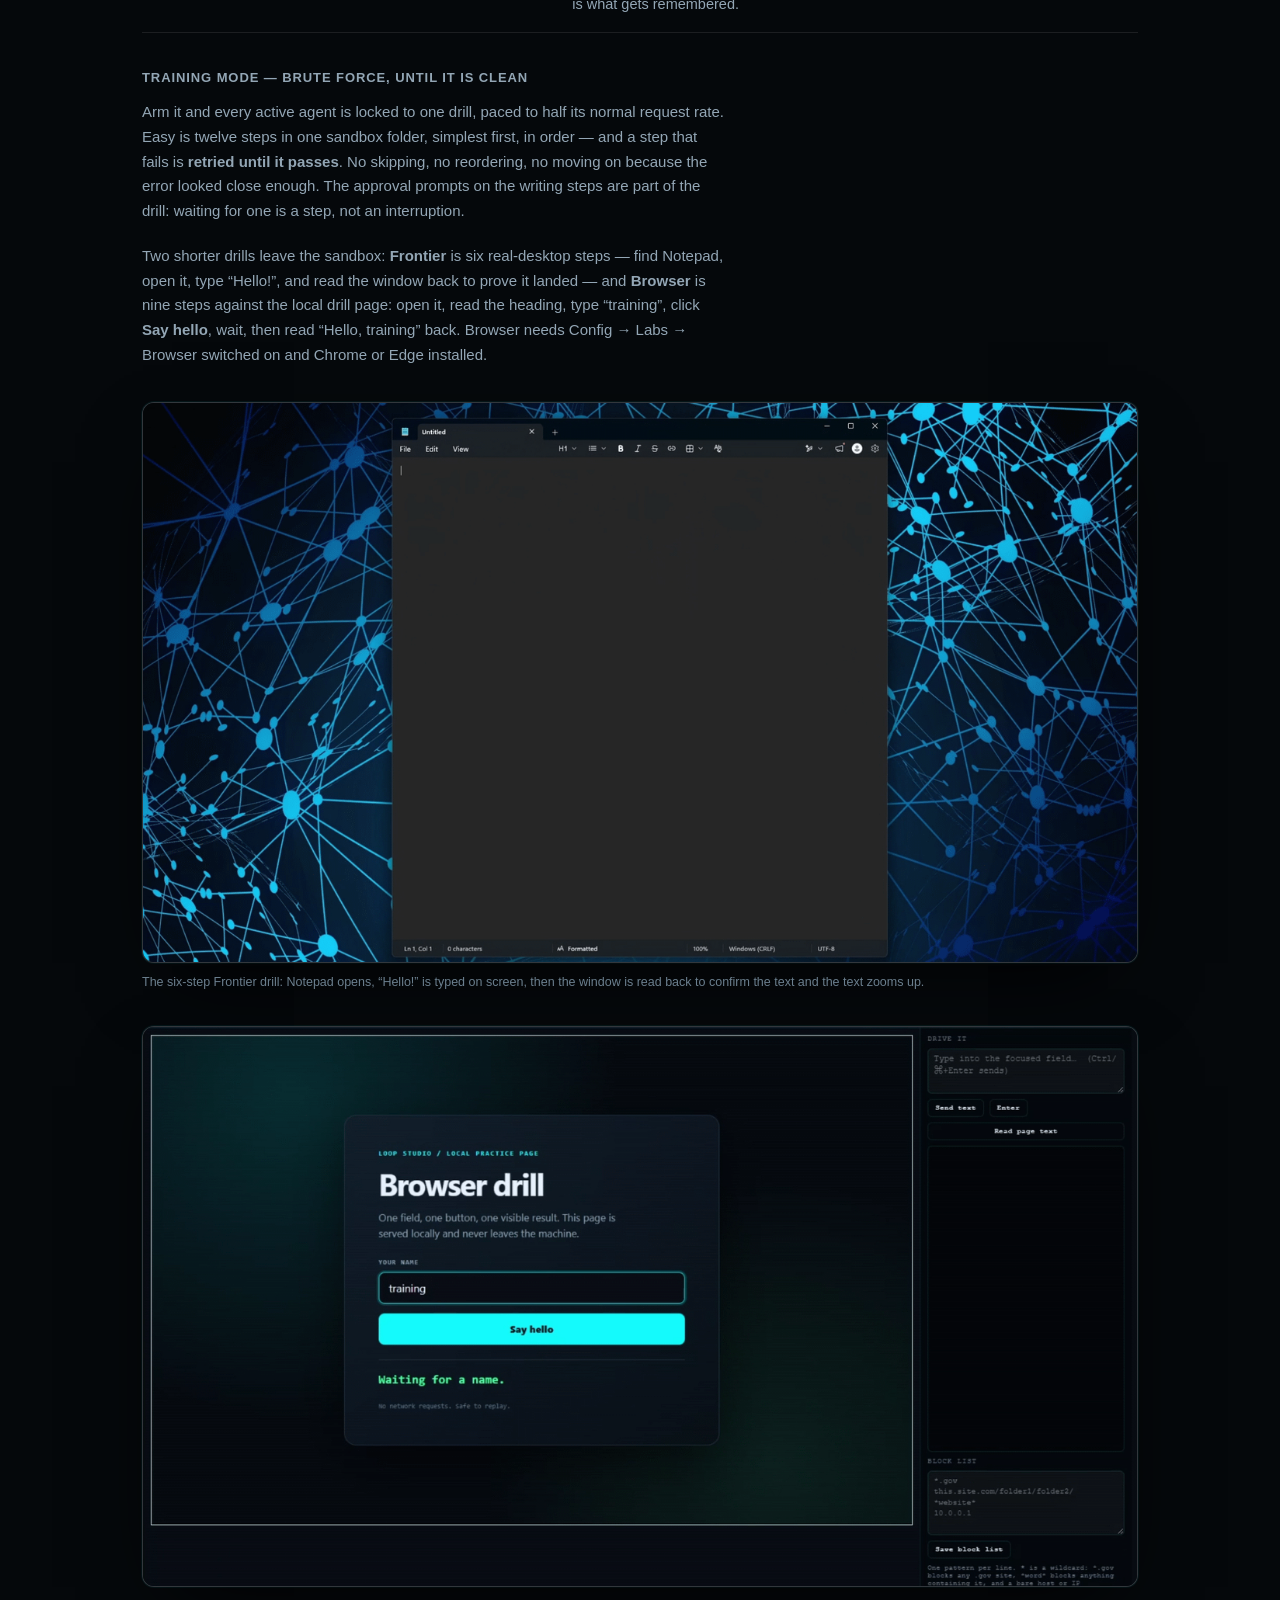
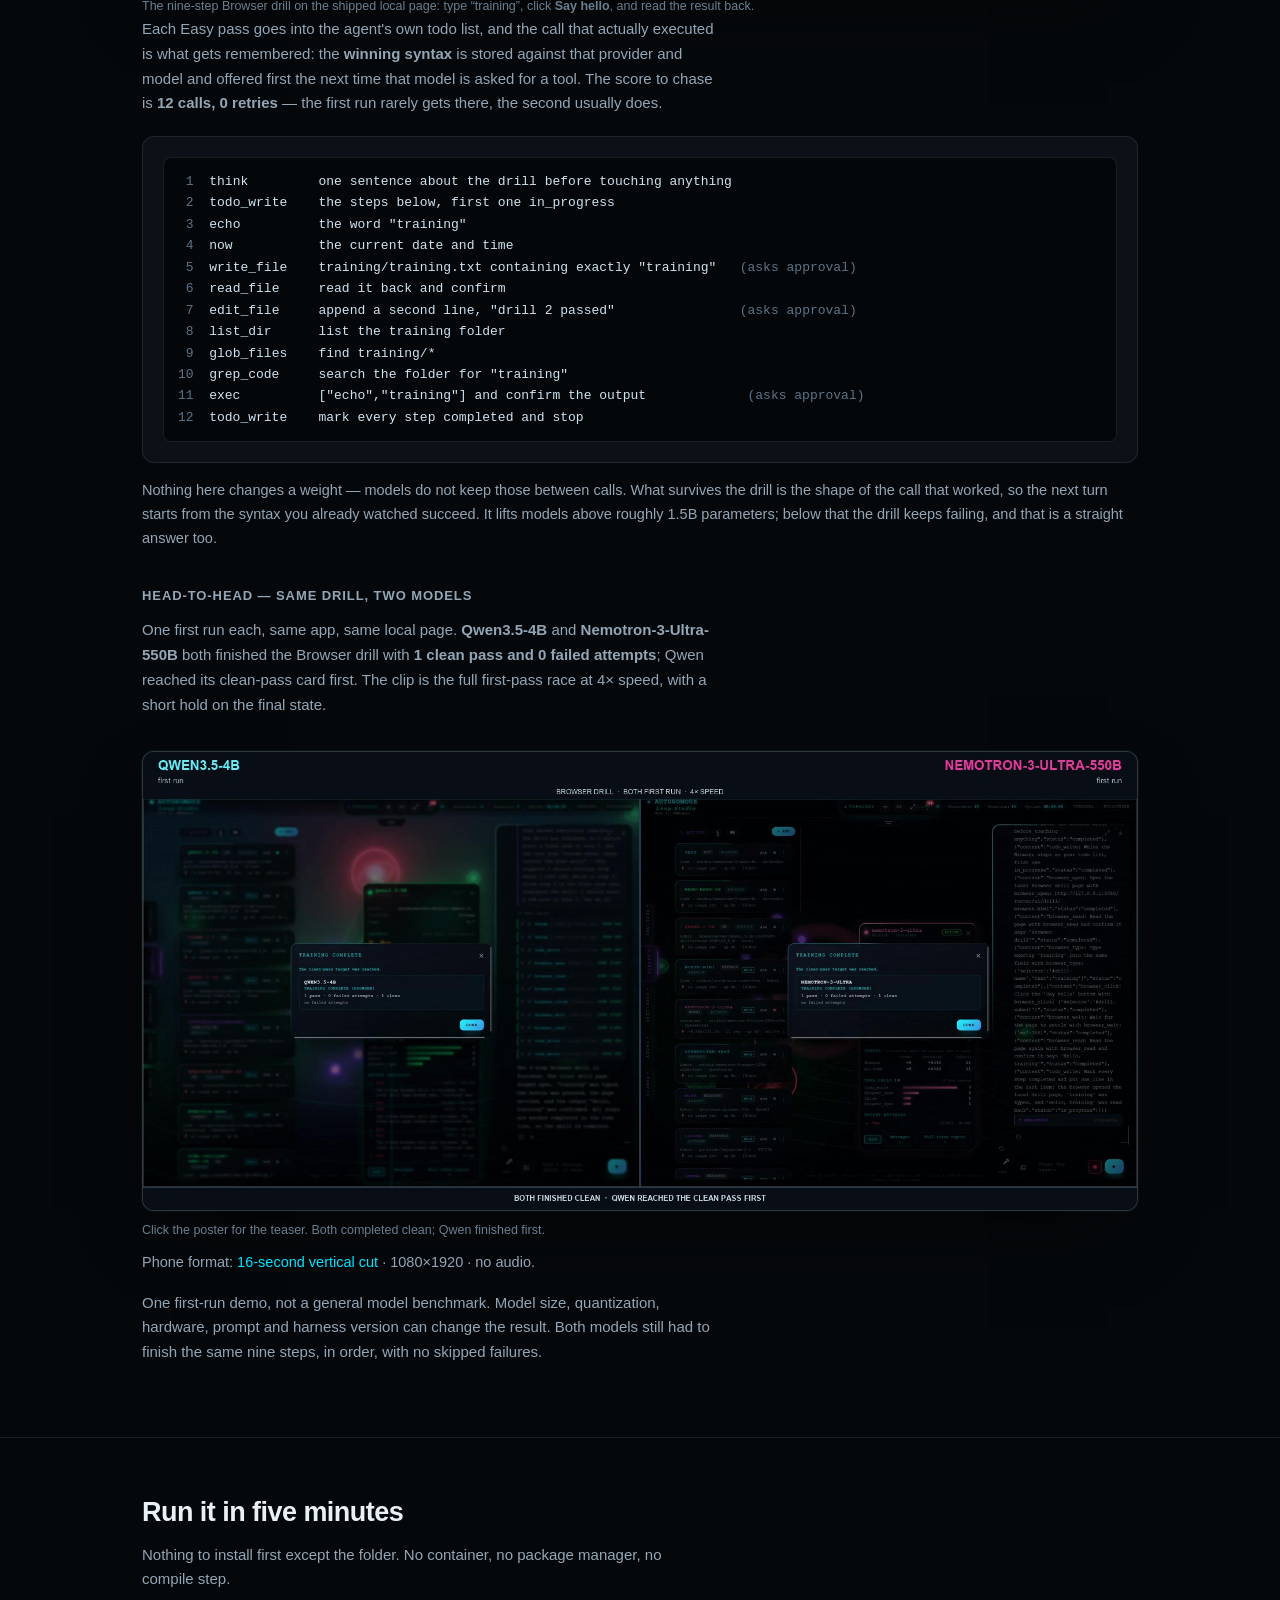
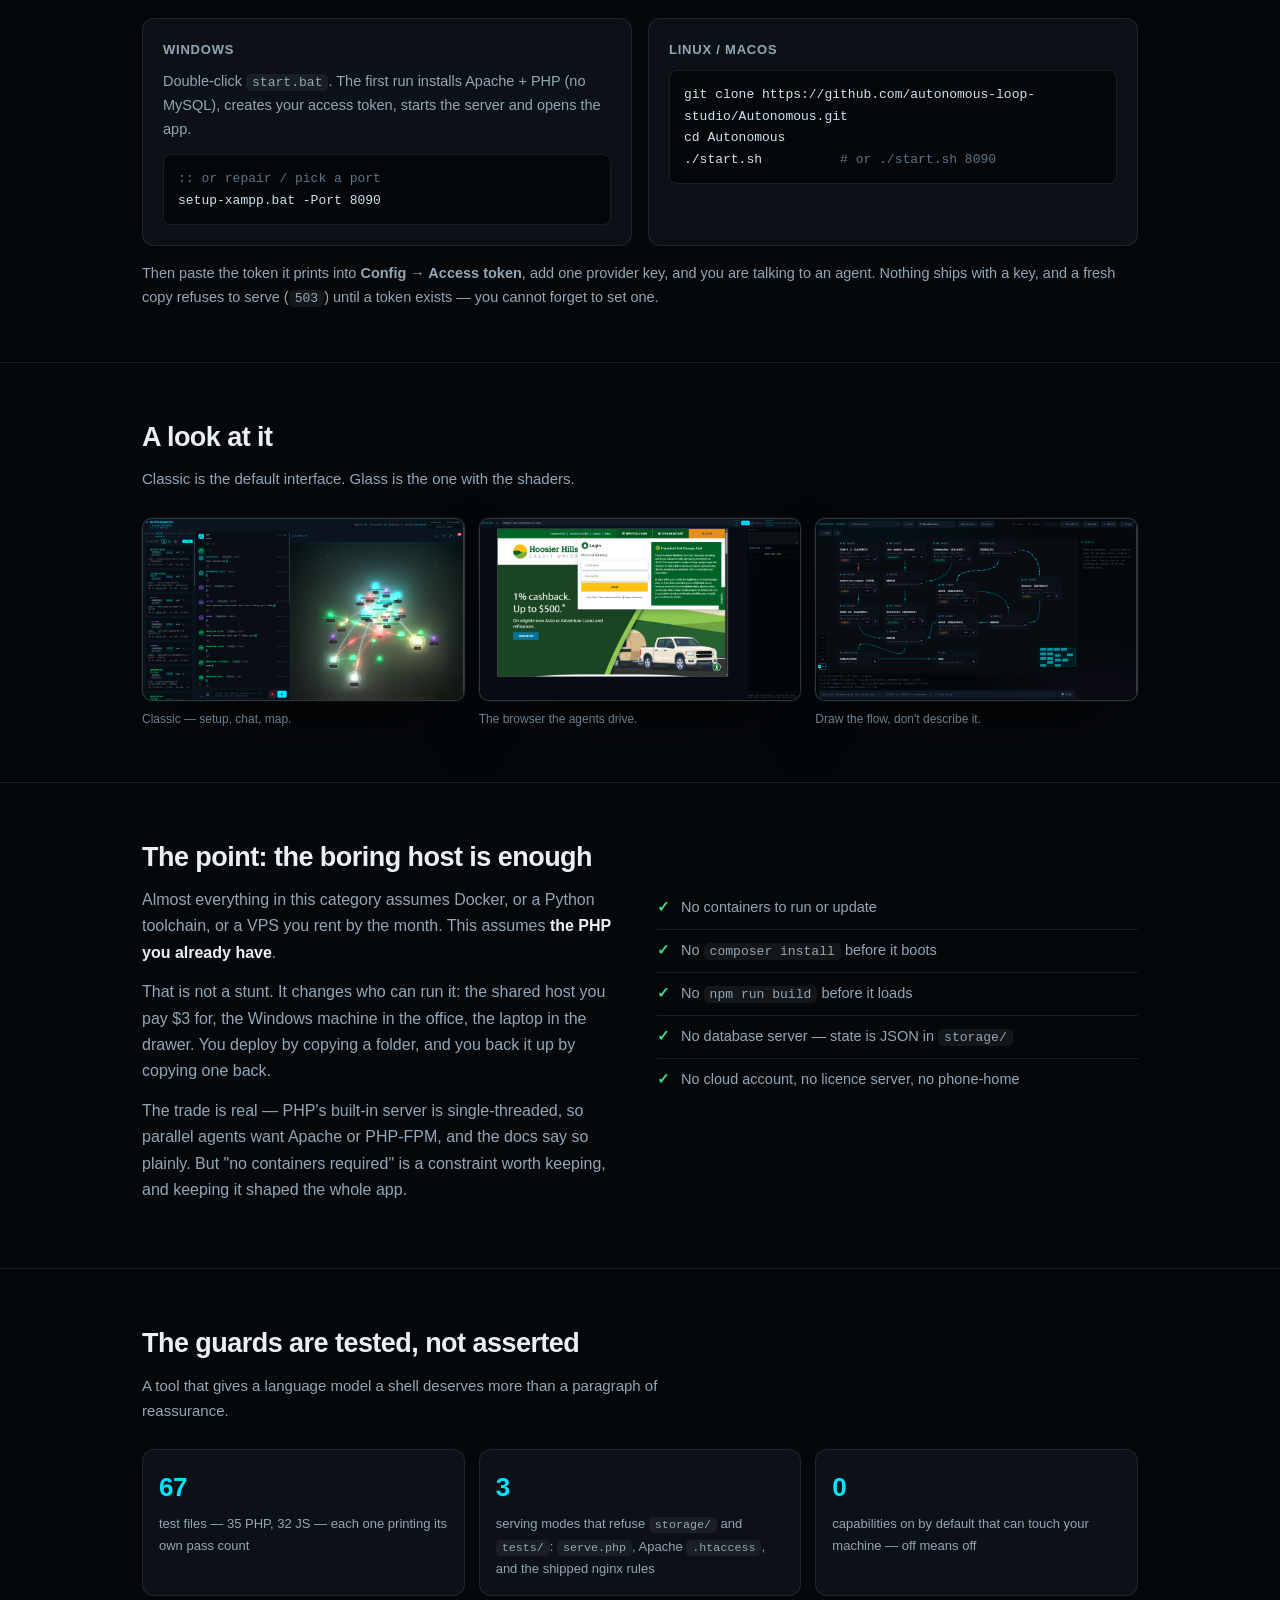
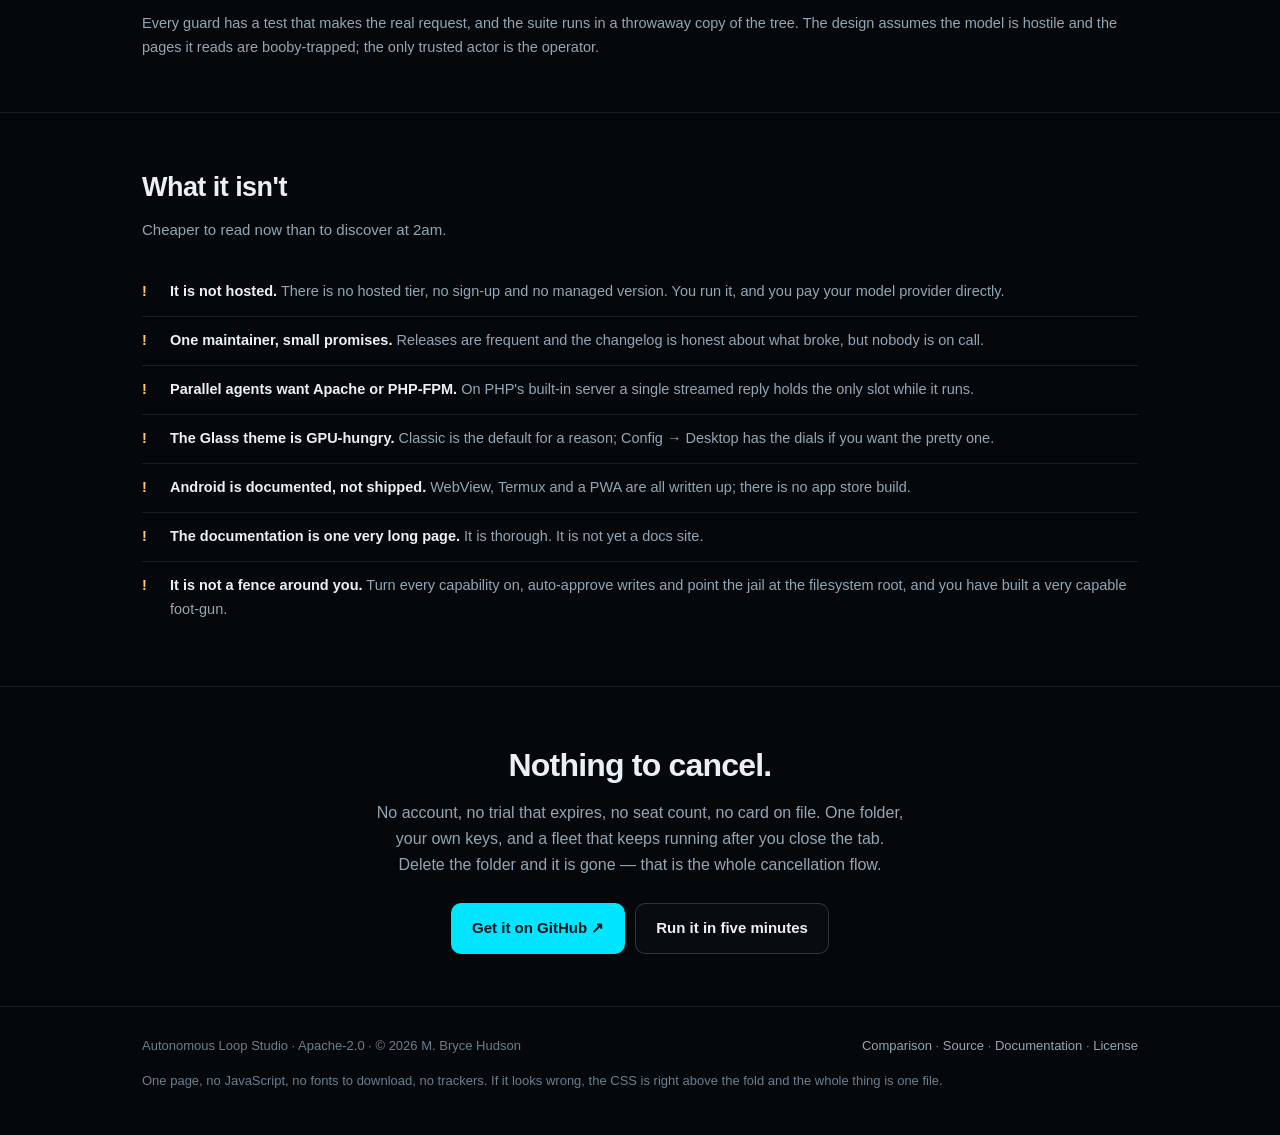
==== commit a7d20d62: "v461: the Browser drill opens a window you can actually watch Visible is now the default for browser" ====
--- a/docs/index.html
+++ b/docs/index.html
@@ -76,6 +76,11 @@
   .shot{border:1px solid var(--line-strong); border-radius:12px; overflow:hidden; background:var(--panel);
     box-shadow:0 30px 80px -30px rgba(0,0,0,.9), 0 0 0 1px rgba(0,229,255,.06)}
   .shot img{width:100%}
+  .poster-tall{display:none}
+  @media (max-width:640px){
+    .poster-wide{display:none}
+    .poster-tall{display:block}
+  }
   figcaption{color:var(--dim); font-size:12.5px; margin-top:9px}
 
   section{padding:clamp(34px,6vw,52px) 0; border-top:1px solid var(--line); scroll-margin-top:12px}
@@ -420,14 +425,14 @@
     looked close enough. The approval prompts on the writing steps are part of the drill: waiting for
     one is a step, not an interruption.</p>
     <p class="para">Two shorter drills leave the sandbox: <b>Frontier</b> is six real-desktop steps — find
-    Notepad, open it, type “Hello!” — and <b>Browser</b> is nine steps against the local drill page:
+    Notepad, open it, type “Hello!”, and read the window back to prove it landed — and <b>Browser</b> is nine steps against the local drill page:
     open it, read the heading, type “training”, click <b>Say hello</b>, wait, then read “Hello, training”
     back. Browser needs Config → Labs → Browser switched on and Chrome or Edge installed.</p>
     <figure>
       <div class="shot"><picture>
           <img src="screenshots/Notepad-Training.gif" width="880" height="495" alt="Notepad opened on the desktop, Hello! typed in, then the text zoomed up large.">
         </picture></div>
-      <figcaption>The six-step Frontier drill: Notepad opens, “Hello!” is typed on screen, then the text zooms up.</figcaption>
+      <figcaption>The six-step Frontier drill: Notepad opens, “Hello!” is typed on screen, then the window is read back to confirm the text and the text zooms up.</figcaption>
     </figure>
     <figure>
       <div class="shot"><picture>
@@ -459,6 +464,24 @@
       succeed. It lifts models above roughly 1.5B parameters; below that the drill keeps failing, and
       that is a straight answer too.
     </p>
+
+    <h3 class="mini">Head-to-head — same drill, two models</h3>
+    <p class="para">One first run each, same app, same local page. <b>Qwen3.5-4B</b> and
+    <b>Nemotron-3-Ultra-550B</b> both finished the Browser drill with <b>1 clean pass and 0 failed
+    attempts</b>; Qwen reached its clean-pass card first. The clip is the full first-pass race at
+    4× speed, with a short hold on the final state.</p>
+    <figure>
+      <div class="shot"><a class="poster-wide" href="screenshots/Head-to-Head-Browser.mp4" aria-label="Play the 25-second head-to-head teaser"><picture>
+          <img src="screenshots/Head-to-Head-Browser-poster.jpg" width="880" height="405" loading="lazy" alt="Qwen3.5-4B and Nemotron-3-Ultra-550B running the Browser drill side by side; both finish clean, with Qwen's completion card appearing first.">
+        </picture></a><a class="poster-tall" href="screenshots/Head-to-Head-Browser-Vertical.mp4" aria-label="Play the 16-second vertical head-to-head teaser">
+          <img src="screenshots/Head-to-Head-Browser-Vertical-poster.jpg" width="1080" height="1920" loading="lazy" alt="Vertical teaser: Qwen3.5-4B above Nemotron-3-Ultra-550B, both finishing the Browser drill clean.">
+        </a></div>
+      <figcaption>Click the poster for the teaser. Both completed clean; Qwen finished first.</figcaption>
+    </figure>
+    <p class="after" style="margin-top:10px">Phone format: <a href="screenshots/Head-to-Head-Browser-Vertical.mp4" download>16-second vertical cut</a> · 1080×1920 · no audio.</p>
+    <p class="para" style="margin-top:16px">One first-run demo, not a general model benchmark.
+    Model size, quantization, hardware, prompt and harness version can change the result. Both models
+    still had to finish the same nine steps, in order, with no skipped failures.</p>
   </div>
 </section>
 
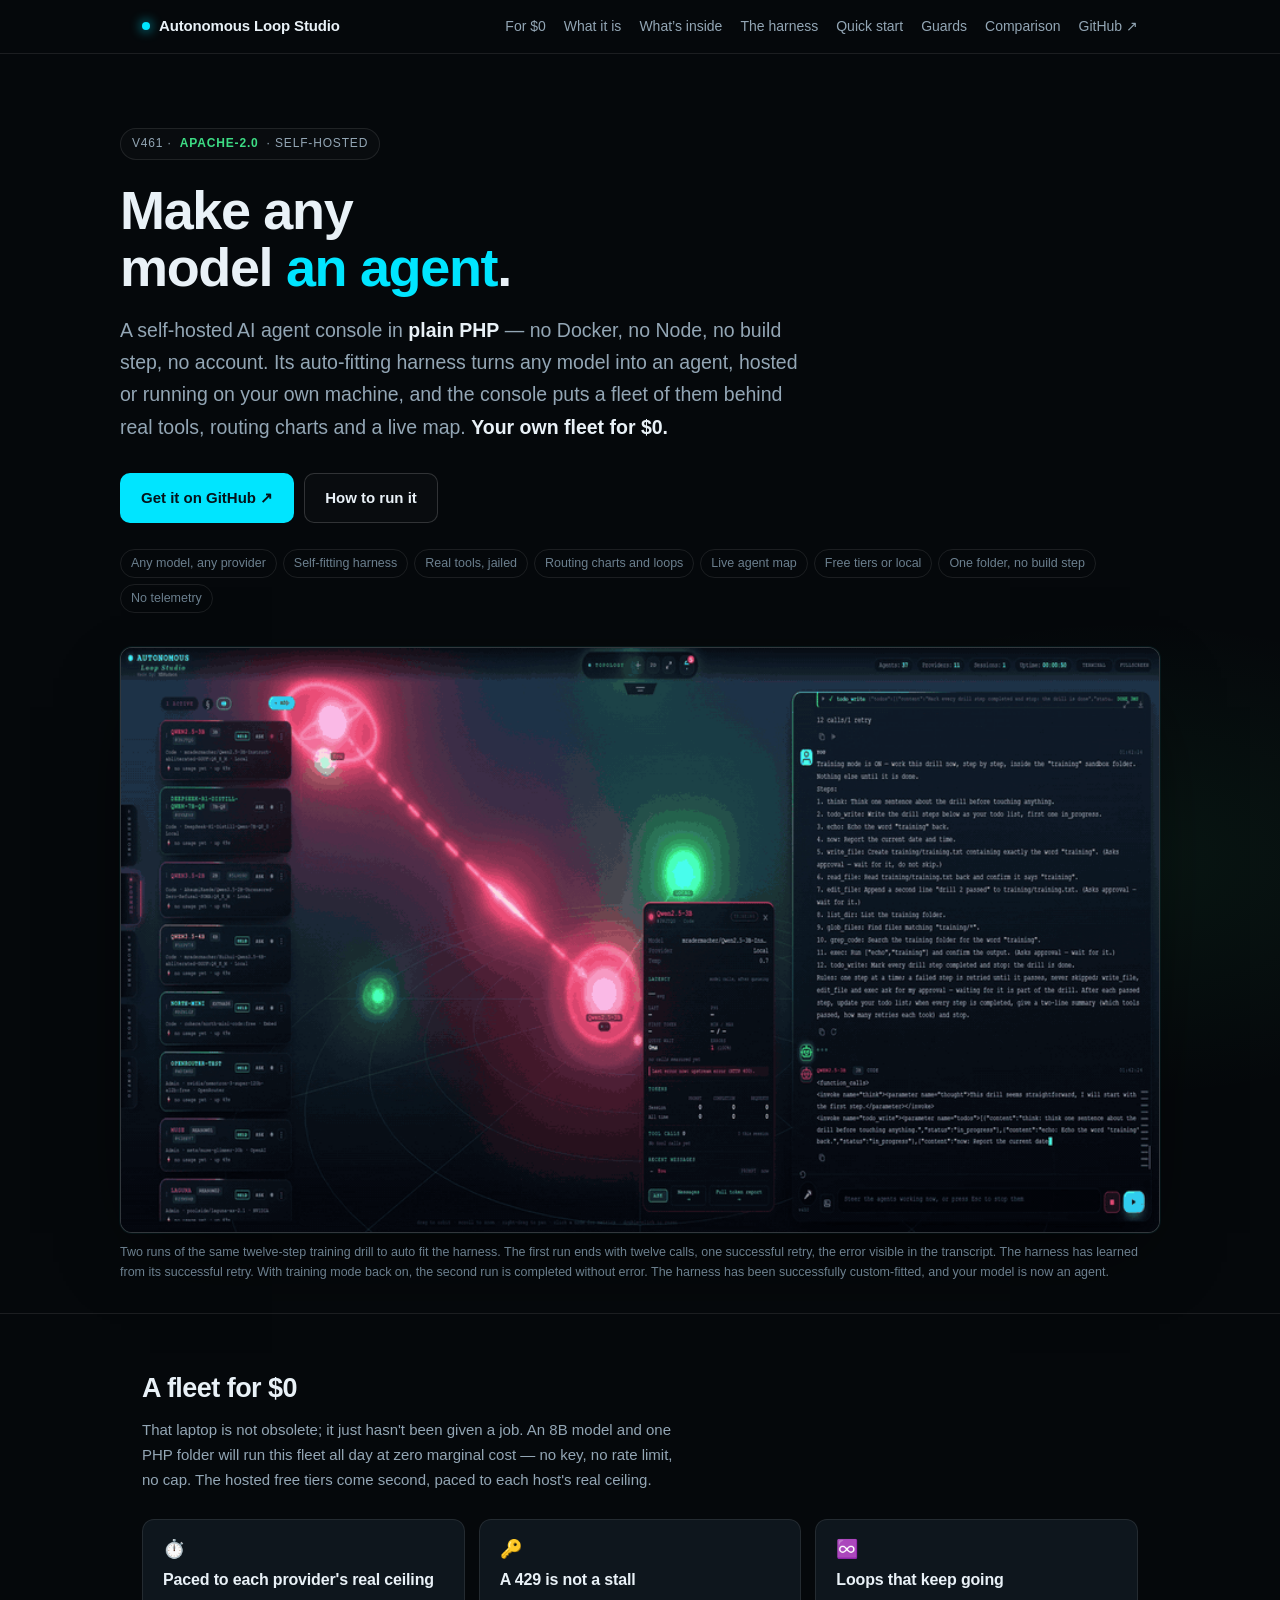
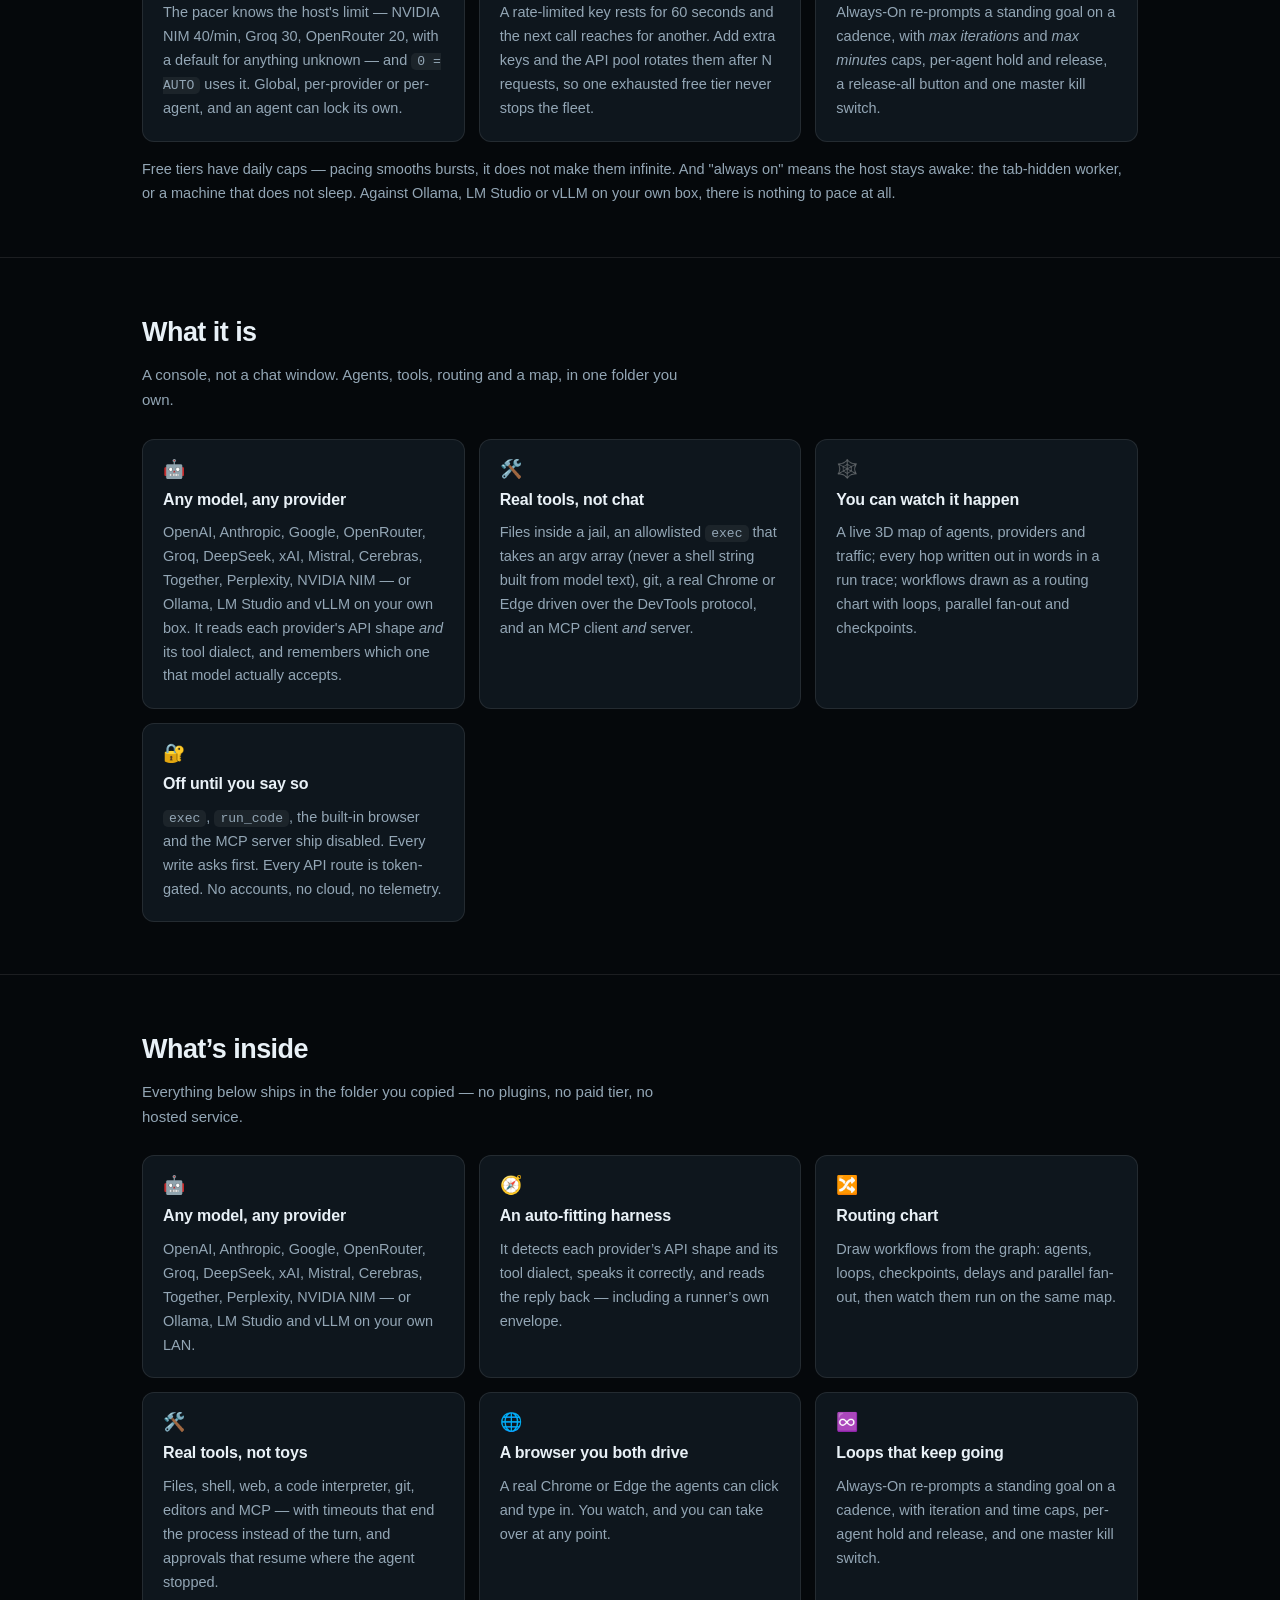
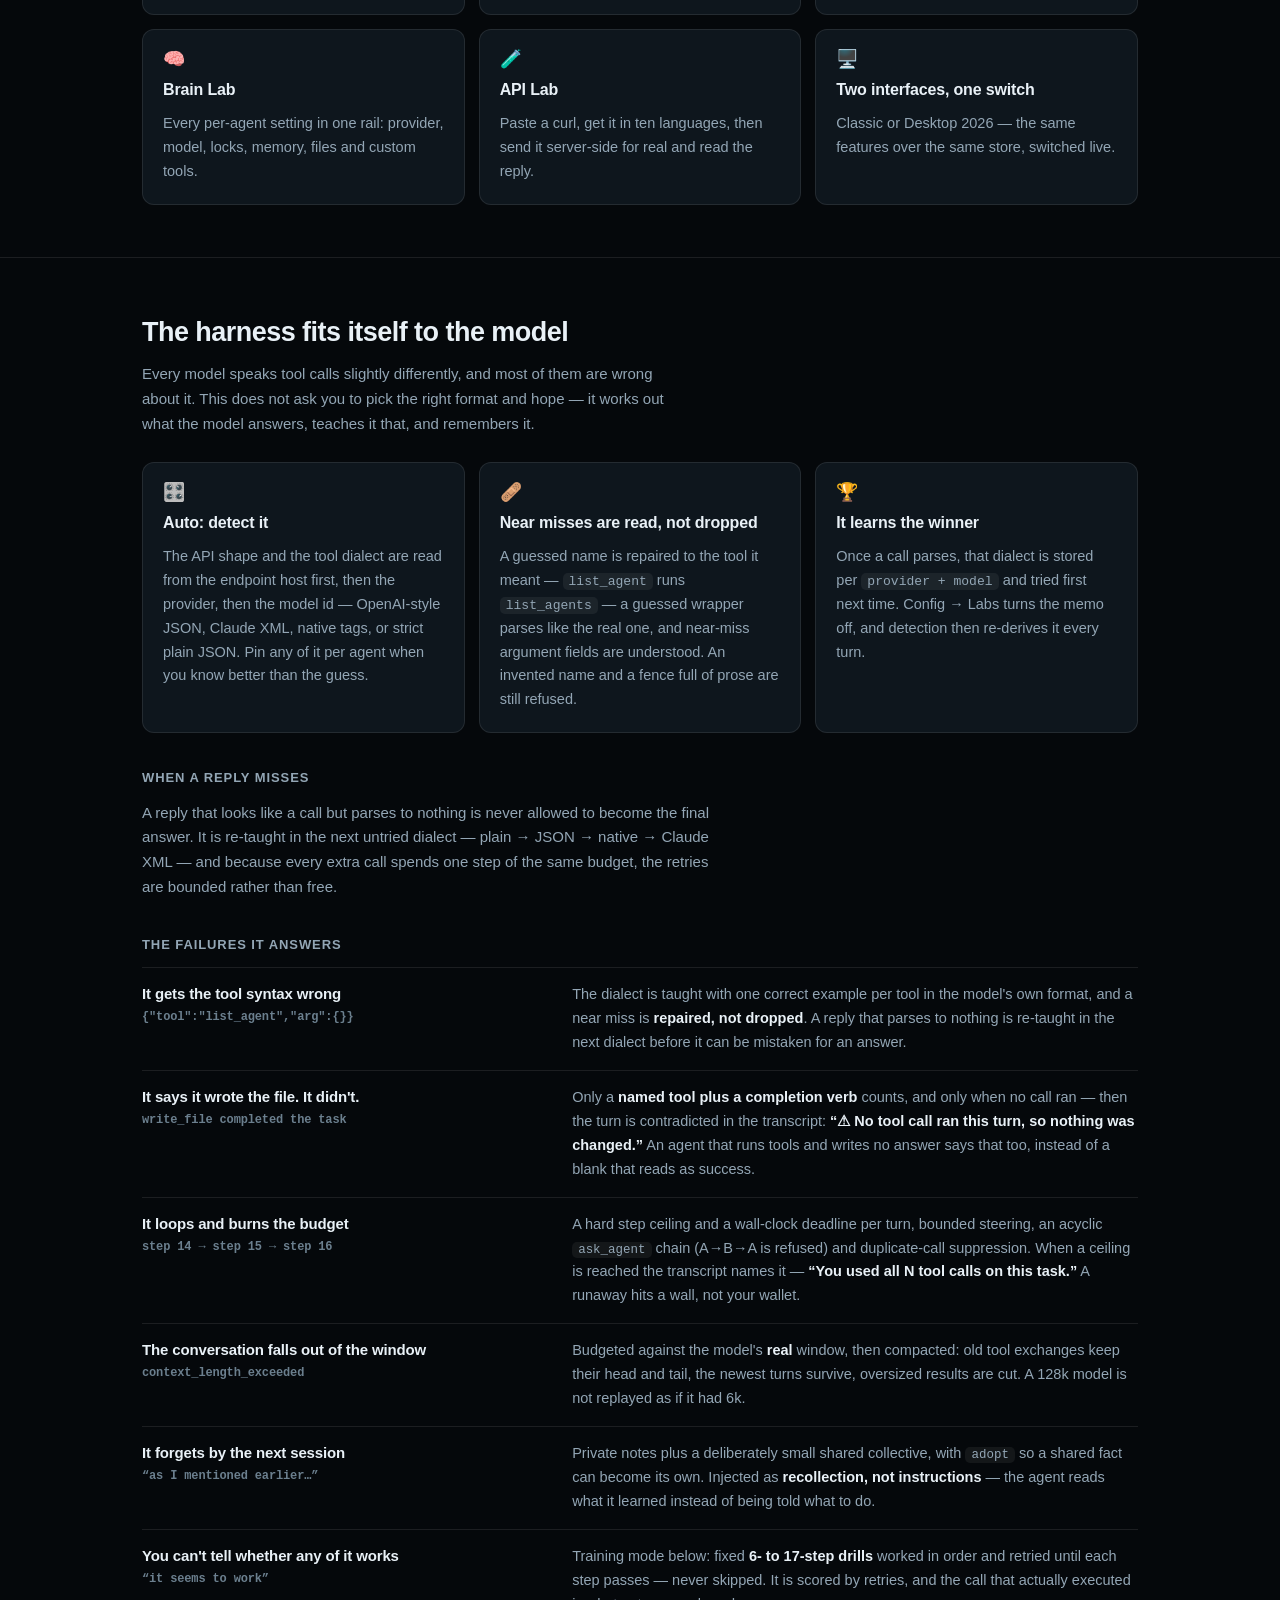
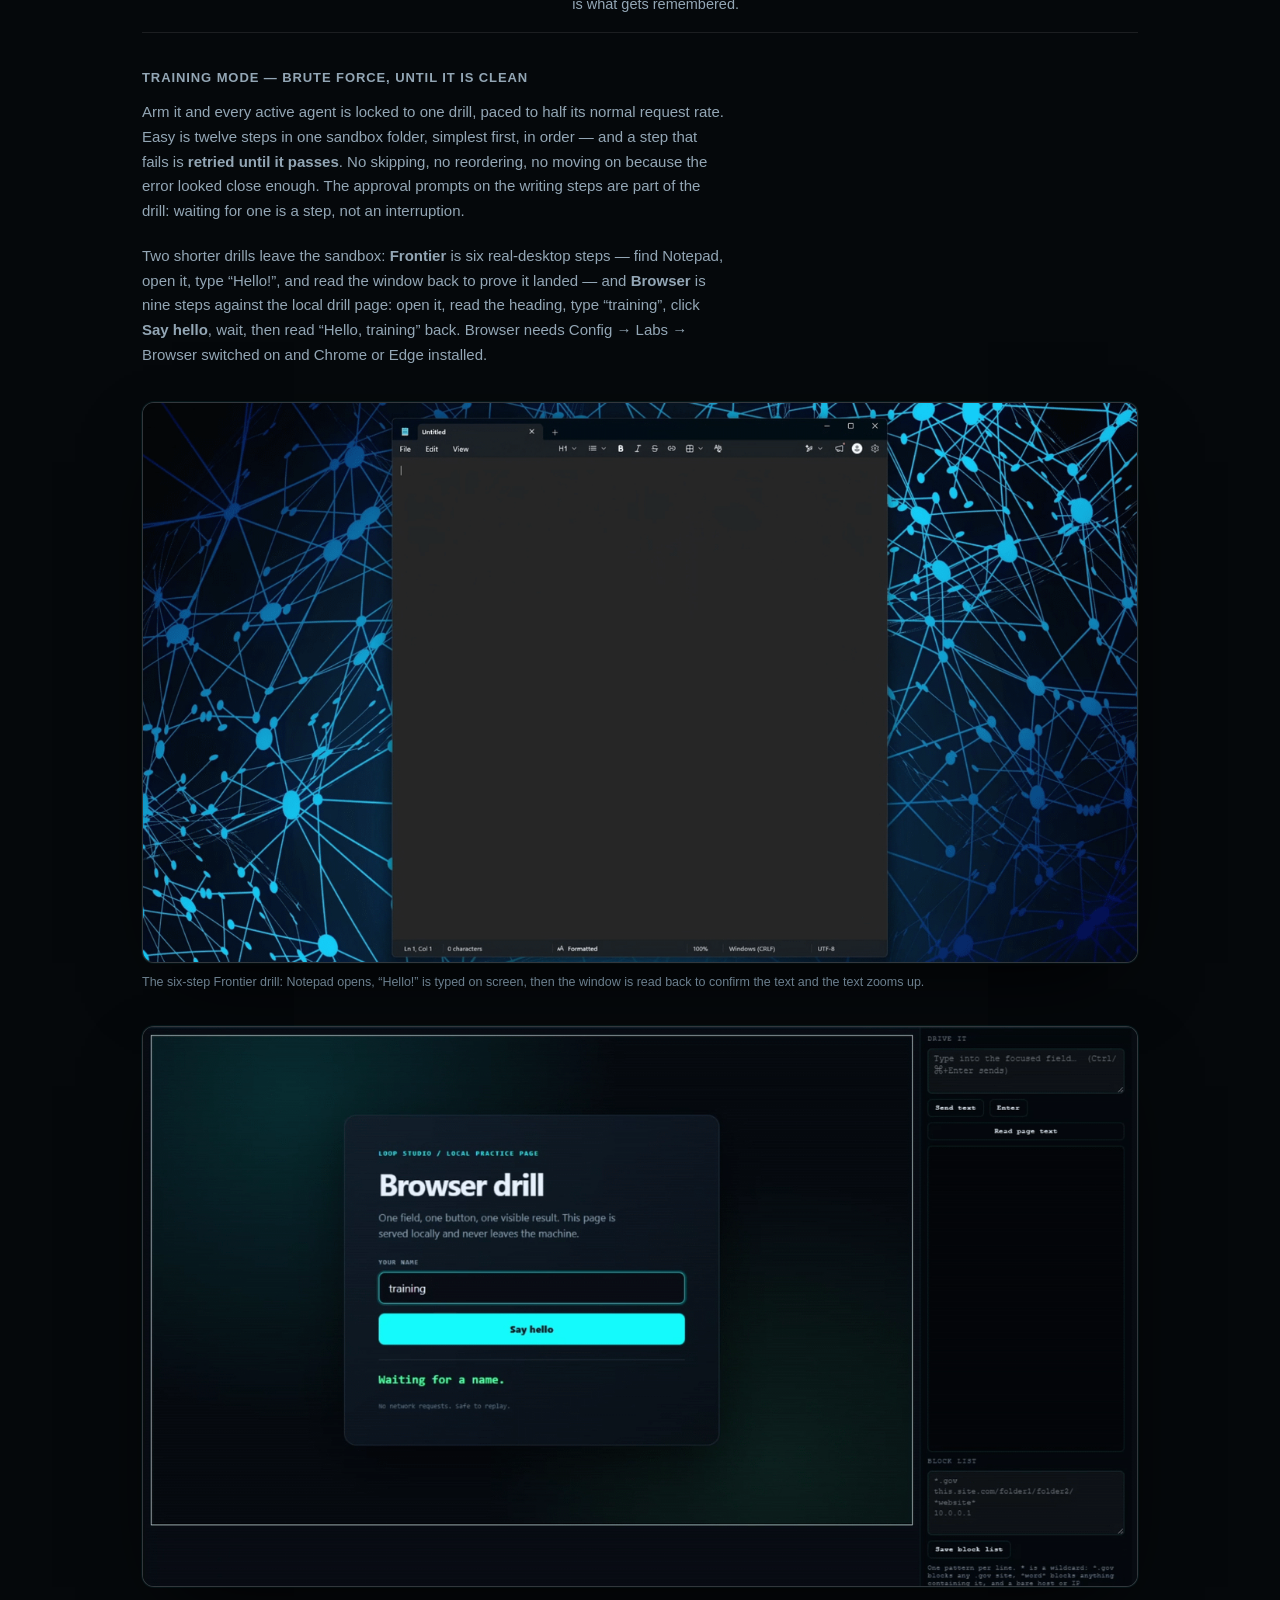
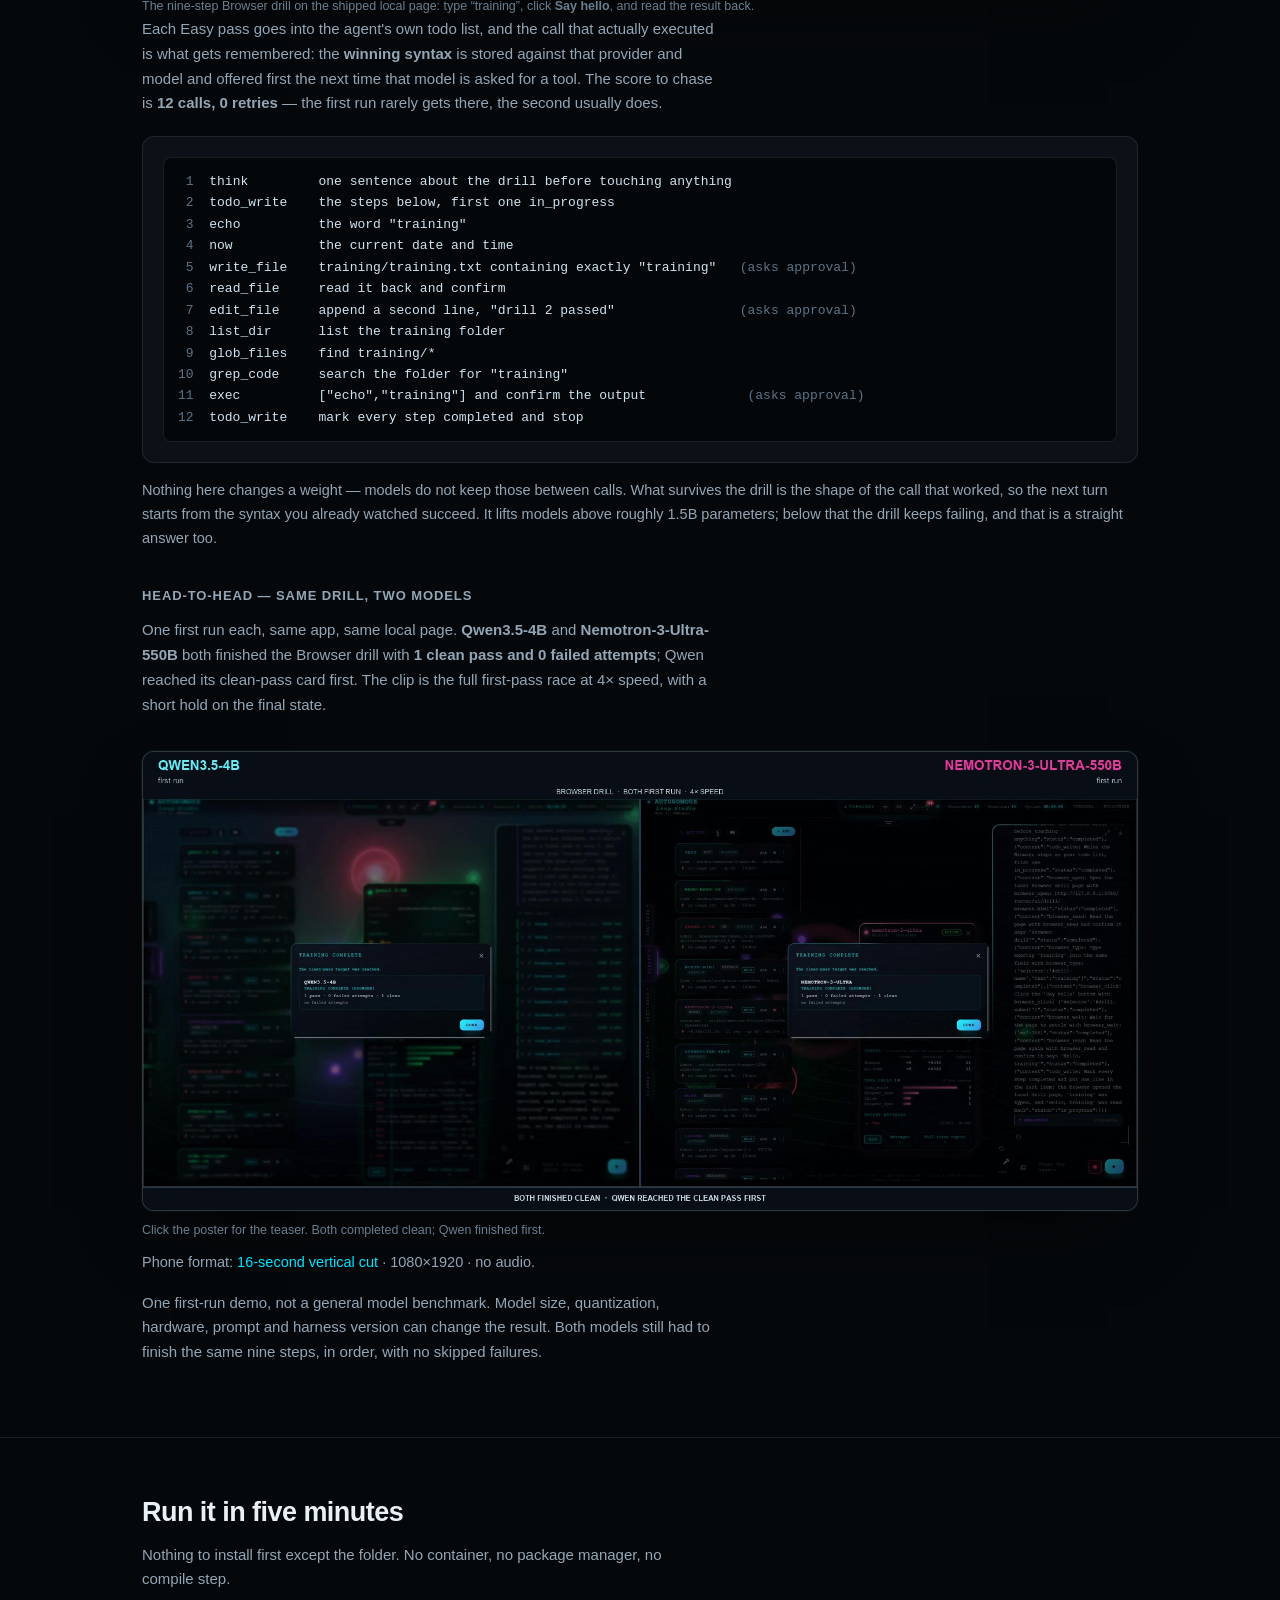
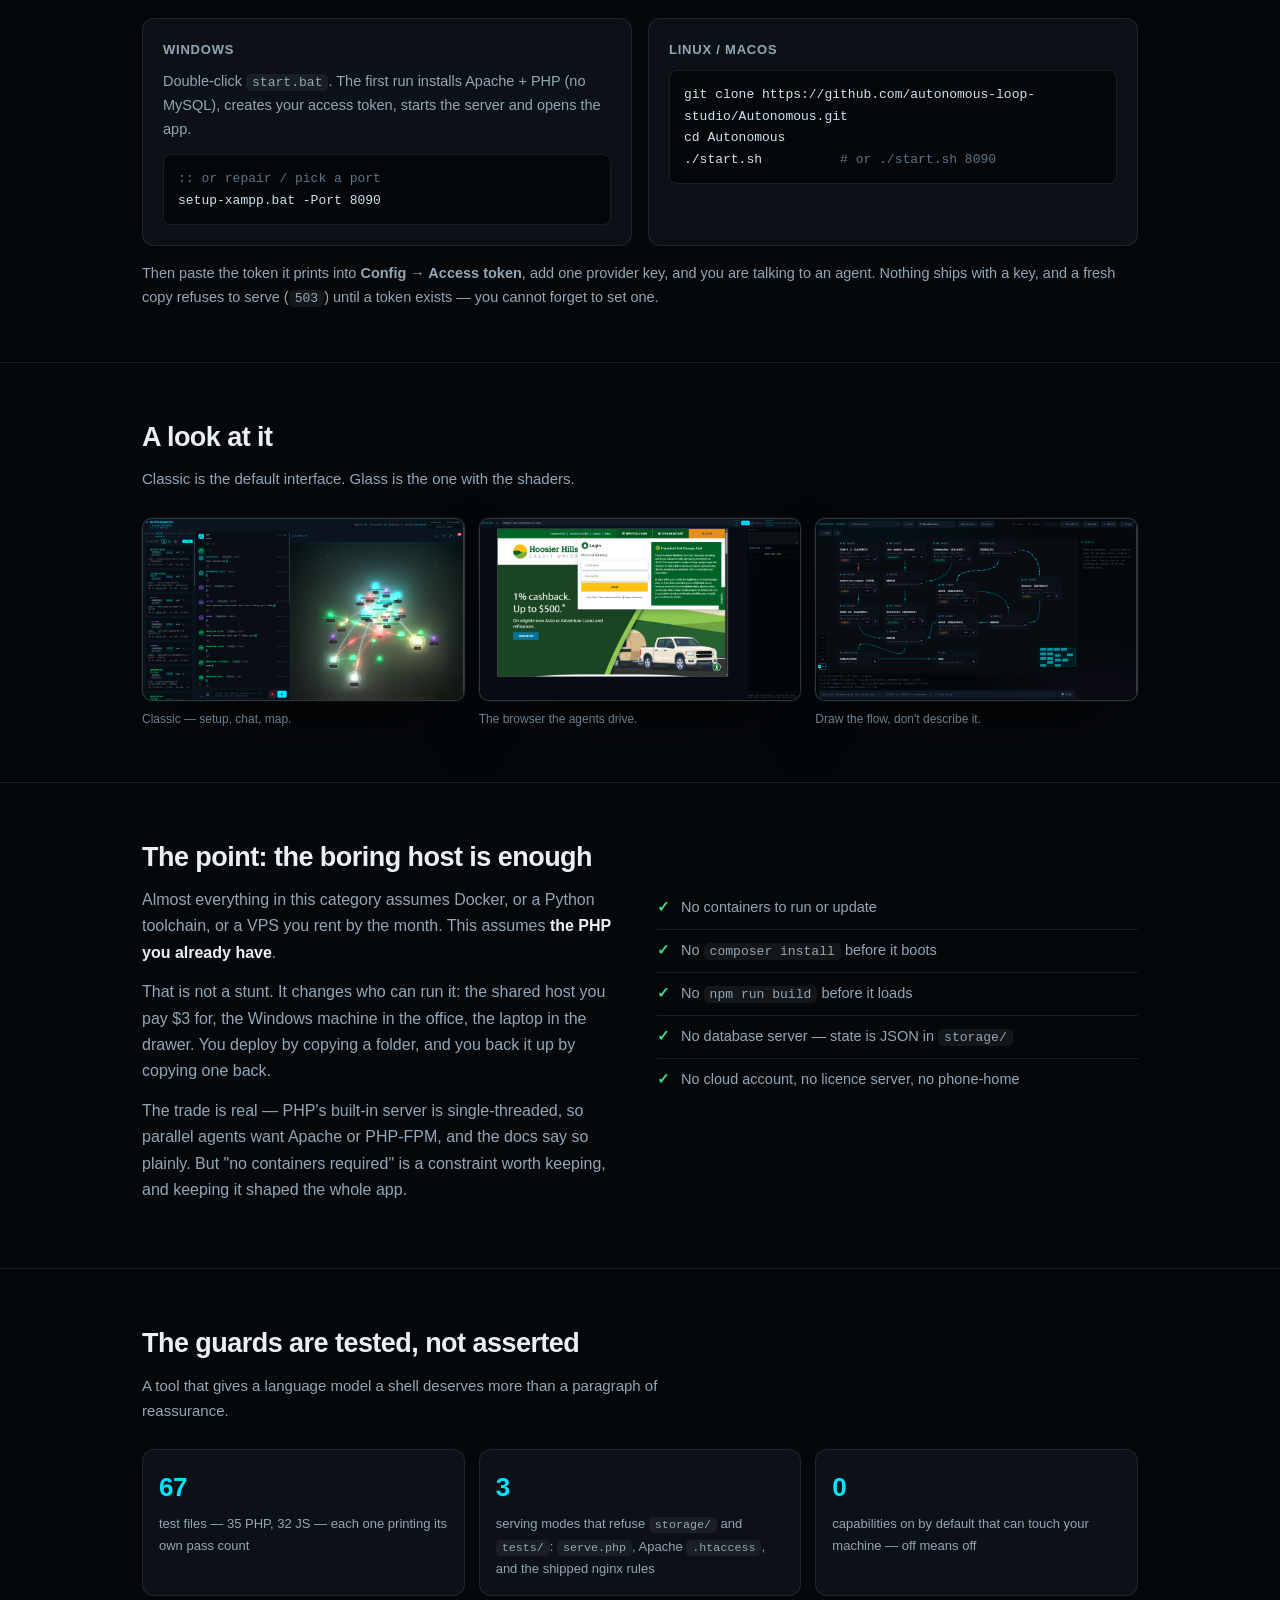
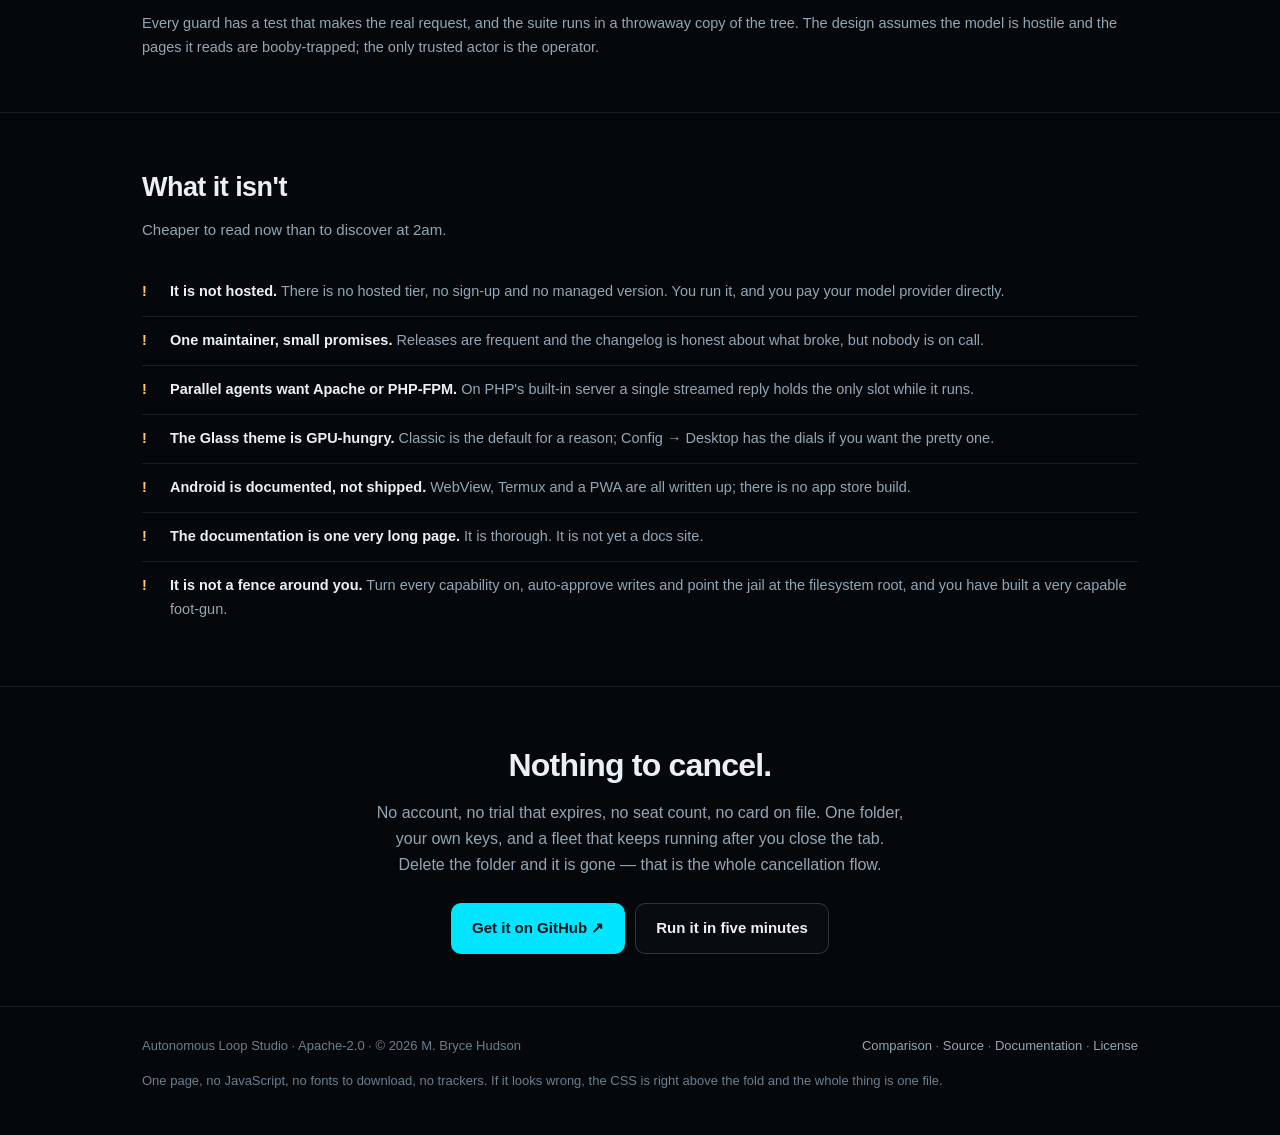
==== commit 30057c21: "v461: update the landing page version badge" ====
--- a/docs/index.html
+++ b/docs/index.html
@@ -186,7 +186,7 @@
 
 <main>
 <div class="wrap hero">
-  <div class="eyebrow">v450 · <b>Apache-2.0</b> · self-hosted</div>
+  <div class="eyebrow">v461 · <b>Apache-2.0</b> · self-hosted</div>
   <h1>Make any model <em>an agent</em>.</h1>
   <p class="lede">
     A self-hosted AI agent console in <strong>plain PHP</strong> — no Docker, no Node, no build step,
